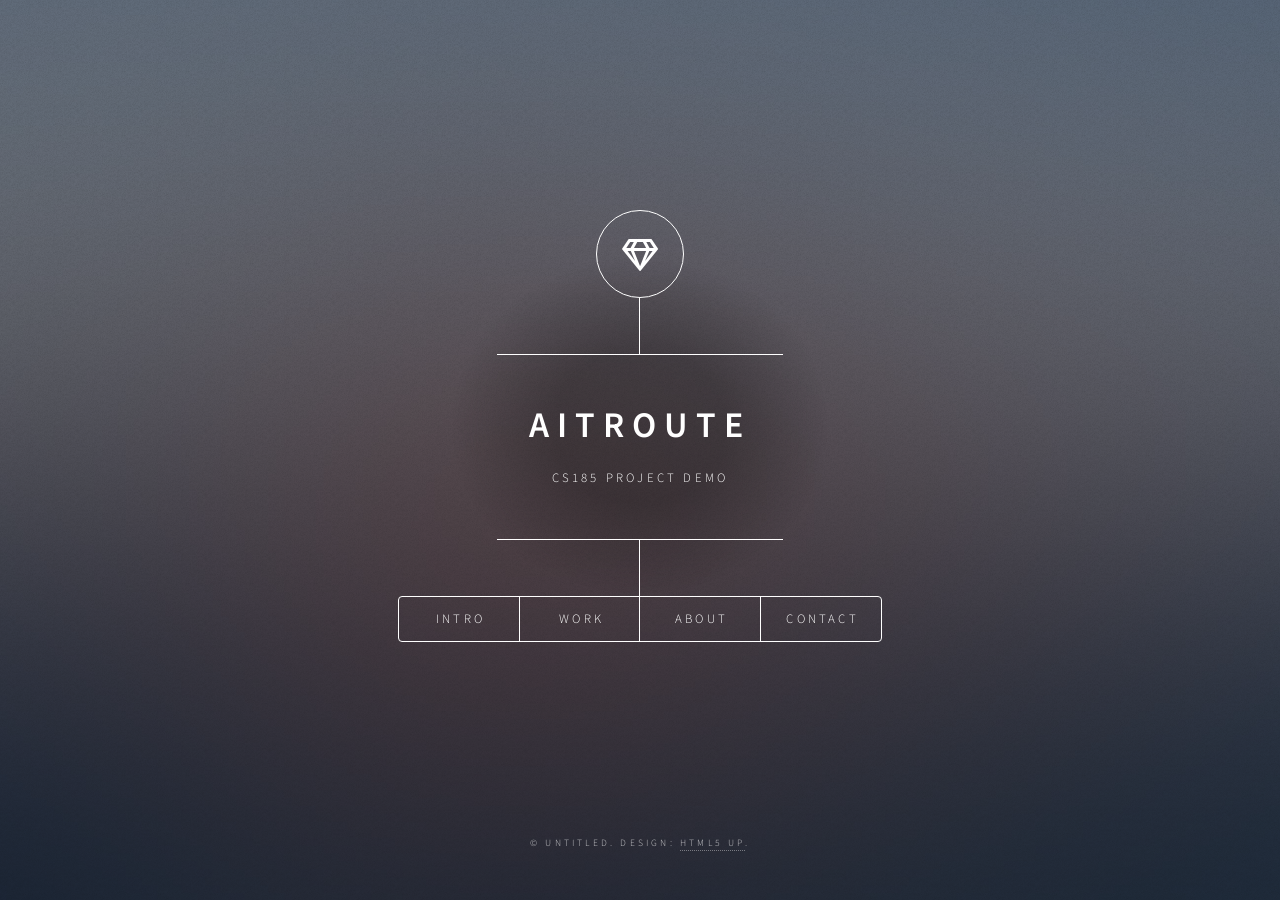
==== index.html @ 0def56fb "Add Dimension website template" ====
<!DOCTYPE HTML>
<!--
	Dimension by HTML5 UP
	html5up.net | @ajlkn
	Free for personal and commercial use under the CCA 3.0 license (html5up.net/license)
-->
<html>
	<head>
		<title>AItRoute</title>
		<meta charset="utf-8" />
		<meta name="viewport" content="width=device-width, initial-scale=1, user-scalable=no" />
		<link rel="stylesheet" href="assets/css/main.css" />
		<noscript><link rel="stylesheet" href="assets/css/noscript.css" /></noscript>
	</head>
	<body class="is-preload">

		<!-- Wrapper -->
			<div id="wrapper">

				<!-- Header -->
					<header id="header">
						<div class="logo">
							<span class="icon fa-gem"></span>
						</div>
						<div class="content">
							<div class="inner">
								<h1>AItRoute</h1>
								<p>CS185 Project Demo</p>
							</div>
						</div>
						<nav>
							<ul>
								<li><a href="#intro">Intro</a></li>
								<li><a href="#work">Work</a></li>
								<li><a href="#about">About</a></li>
								<li><a href="#contact">Contact</a></li>
								<!--<li><a href="#elements">Elements</a></li>-->
							</ul>
						</nav>
					</header>

				<!-- Main -->
					<div id="main">

						<!-- Intro -->
							<article id="intro">
								<h2 class="major">Intro</h2>
								<span class="image main"><img src="images/pic01.jpg" alt="" /></span>
								<p>Welcome to AItRoute. This page is our HTML5 demo site for the CS185 project.</p>
							</article>

						<!-- Work -->
							<article id="work">
								<h2 class="major">Work</h2>
								<span class="image main"><img src="images/pic02.jpg" alt="" /></span>
								<p>We are building AItRoute to explore AI-assisted route planning and team collaboration workflows.</p>
							</article>

						<!-- About -->
							<article id="about">
								<h2 class="major">About</h2>
								<span class="image main"><img src="images/pic03.jpg" alt="" /></span>
								<p>Team members: Hyun Cho, Shuang Li, Xandra Wong.</p>
							</article>

						<!-- Contact -->
							<article id="contact">
								<h2 class="major">Contact</h2>
								<form method="post" action="#">
									<div class="fields">
										<div class="field half">
											<label for="name">Name</label>
											<input type="text" name="name" id="name" />
										</div>
										<div class="field half">
											<label for="email">Email</label>
											<input type="text" name="email" id="email" />
										</div>
										<div class="field">
											<label for="message">Message</label>
											<textarea name="message" id="message" rows="4"></textarea>
										</div>
									</div>
									<ul class="actions">
										<li><input type="submit" value="Send Message" class="primary" /></li>
										<li><input type="reset" value="Reset" /></li>
									</ul>
								</form>
								<ul class="icons">
									<li><a href="#" class="icon brands fa-twitter"><span class="label">Twitter</span></a></li>
									<li><a href="#" class="icon brands fa-facebook-f"><span class="label">Facebook</span></a></li>
									<li><a href="#" class="icon brands fa-instagram"><span class="label">Instagram</span></a></li>
									<li><a href="#" class="icon brands fa-github"><span class="label">GitHub</span></a></li>
								</ul>
							</article>

						<!-- Elements -->
							<article id="elements">
								<h2 class="major">Elements</h2>

								<section>
									<h3 class="major">Text</h3>
									<p>This is <b>bold</b> and this is <strong>strong</strong>. This is <i>italic</i> and this is <em>emphasized</em>.
									This is <sup>superscript</sup> text and this is <sub>subscript</sub> text.
									This is <u>underlined</u> and this is code: <code>for (;;) { ... }</code>. Finally, <a href="#">this is a link</a>.</p>
									<hr />
									<h2>Heading Level 2</h2>
									<h3>Heading Level 3</h3>
									<h4>Heading Level 4</h4>
									<h5>Heading Level 5</h5>
									<h6>Heading Level 6</h6>
									<hr />
									<h4>Blockquote</h4>
									<blockquote>Fringilla nisl. Donec accumsan interdum nisi, quis tincidunt felis sagittis eget tempus euismod. Vestibulum ante ipsum primis in faucibus vestibulum. Blandit adipiscing eu felis iaculis volutpat ac adipiscing accumsan faucibus. Vestibulum ante ipsum primis in faucibus lorem ipsum dolor sit amet nullam adipiscing eu felis.</blockquote>
									<h4>Preformatted</h4>
									<pre><code>i = 0;

while (!deck.isInOrder()) {
    print 'Iteration ' + i;
    deck.shuffle();
    i++;
}

print 'It took ' + i + ' iterations to sort the deck.';</code></pre>
								</section>

								<section>
									<h3 class="major">Lists</h3>

									<h4>Unordered</h4>
									<ul>
										<li>Dolor pulvinar etiam.</li>
										<li>Sagittis adipiscing.</li>
										<li>Felis enim feugiat.</li>
									</ul>

									<h4>Alternate</h4>
									<ul class="alt">
										<li>Dolor pulvinar etiam.</li>
										<li>Sagittis adipiscing.</li>
										<li>Felis enim feugiat.</li>
									</ul>

									<h4>Ordered</h4>
									<ol>
										<li>Dolor pulvinar etiam.</li>
										<li>Etiam vel felis viverra.</li>
										<li>Felis enim feugiat.</li>
										<li>Dolor pulvinar etiam.</li>
										<li>Etiam vel felis lorem.</li>
										<li>Felis enim et feugiat.</li>
									</ol>
									<h4>Icons</h4>
									<ul class="icons">
										<li><a href="#" class="icon brands fa-twitter"><span class="label">Twitter</span></a></li>
										<li><a href="#" class="icon brands fa-facebook-f"><span class="label">Facebook</span></a></li>
										<li><a href="#" class="icon brands fa-instagram"><span class="label">Instagram</span></a></li>
										<li><a href="#" class="icon brands fa-github"><span class="label">Github</span></a></li>
									</ul>

									<h4>Actions</h4>
									<ul class="actions">
										<li><a href="#" class="button primary">Default</a></li>
										<li><a href="#" class="button">Default</a></li>
									</ul>
									<ul class="actions stacked">
										<li><a href="#" class="button primary">Default</a></li>
										<li><a href="#" class="button">Default</a></li>
									</ul>
								</section>

								<section>
									<h3 class="major">Table</h3>
									<h4>Default</h4>
									<div class="table-wrapper">
										<table>
											<thead>
												<tr>
													<th>Name</th>
													<th>Description</th>
													<th>Price</th>
												</tr>
											</thead>
											<tbody>
												<tr>
													<td>Item One</td>
													<td>Ante turpis integer aliquet porttitor.</td>
													<td>29.99</td>
												</tr>
												<tr>
													<td>Item Two</td>
													<td>Vis ac commodo adipiscing arcu aliquet.</td>
													<td>19.99</td>
												</tr>
												<tr>
													<td>Item Three</td>
													<td> Morbi faucibus arcu accumsan lorem.</td>
													<td>29.99</td>
												</tr>
												<tr>
													<td>Item Four</td>
													<td>Vitae integer tempus condimentum.</td>
													<td>19.99</td>
												</tr>
												<tr>
													<td>Item Five</td>
													<td>Ante turpis integer aliquet porttitor.</td>
													<td>29.99</td>
												</tr>
											</tbody>
											<tfoot>
												<tr>
													<td colspan="2"></td>
													<td>100.00</td>
												</tr>
											</tfoot>
										</table>
									</div>

									<h4>Alternate</h4>
									<div class="table-wrapper">
										<table class="alt">
											<thead>
												<tr>
													<th>Name</th>
													<th>Description</th>
													<th>Price</th>
												</tr>
											</thead>
											<tbody>
												<tr>
													<td>Item One</td>
													<td>Ante turpis integer aliquet porttitor.</td>
													<td>29.99</td>
												</tr>
												<tr>
													<td>Item Two</td>
													<td>Vis ac commodo adipiscing arcu aliquet.</td>
													<td>19.99</td>
												</tr>
												<tr>
													<td>Item Three</td>
													<td> Morbi faucibus arcu accumsan lorem.</td>
													<td>29.99</td>
												</tr>
												<tr>
													<td>Item Four</td>
													<td>Vitae integer tempus condimentum.</td>
													<td>19.99</td>
												</tr>
												<tr>
													<td>Item Five</td>
													<td>Ante turpis integer aliquet porttitor.</td>
													<td>29.99</td>
												</tr>
											</tbody>
											<tfoot>
												<tr>
													<td colspan="2"></td>
													<td>100.00</td>
												</tr>
											</tfoot>
										</table>
									</div>
								</section>

								<section>
									<h3 class="major">Buttons</h3>
									<ul class="actions">
										<li><a href="#" class="button primary">Primary</a></li>
										<li><a href="#" class="button">Default</a></li>
									</ul>
									<ul class="actions">
										<li><a href="#" class="button">Default</a></li>
										<li><a href="#" class="button small">Small</a></li>
									</ul>
									<ul class="actions">
										<li><a href="#" class="button primary icon solid fa-download">Icon</a></li>
										<li><a href="#" class="button icon solid fa-download">Icon</a></li>
									</ul>
									<ul class="actions">
										<li><span class="button primary disabled">Disabled</span></li>
										<li><span class="button disabled">Disabled</span></li>
									</ul>
								</section>

								<section>
									<h3 class="major">Form</h3>
									<form method="post" action="#">
										<div class="fields">
											<div class="field half">
												<label for="demo-name">Name</label>
												<input type="text" name="demo-name" id="demo-name" value="" placeholder="Jane Doe" />
											</div>
											<div class="field half">
												<label for="demo-email">Email</label>
												<input type="email" name="demo-email" id="demo-email" value="" placeholder="jane@untitled.tld" />
											</div>
											<div class="field">
												<label for="demo-category">Category</label>
												<select name="demo-category" id="demo-category">
													<option value="">-</option>
													<option value="1">Manufacturing</option>
													<option value="1">Shipping</option>
													<option value="1">Administration</option>
													<option value="1">Human Resources</option>
												</select>
											</div>
											<div class="field half">
												<input type="radio" id="demo-priority-low" name="demo-priority" checked>
												<label for="demo-priority-low">Low</label>
											</div>
											<div class="field half">
												<input type="radio" id="demo-priority-high" name="demo-priority">
												<label for="demo-priority-high">High</label>
											</div>
											<div class="field half">
												<input type="checkbox" id="demo-copy" name="demo-copy">
												<label for="demo-copy">Email me a copy</label>
											</div>
											<div class="field half">
												<input type="checkbox" id="demo-human" name="demo-human" checked>
												<label for="demo-human">Not a robot</label>
											</div>
											<div class="field">
												<label for="demo-message">Message</label>
												<textarea name="demo-message" id="demo-message" placeholder="Enter your message" rows="6"></textarea>
											</div>
										</div>
										<ul class="actions">
											<li><input type="submit" value="Send Message" class="primary" /></li>
											<li><input type="reset" value="Reset" /></li>
										</ul>
									</form>
								</section>

							</article>

					</div>

				<!-- Footer -->
					<footer id="footer">
						<p class="copyright">&copy; Untitled. Design: <a href="https://html5up.net">HTML5 UP</a>.</p>
					</footer>

			</div>

		<!-- BG -->
			<div id="bg"></div>

		<!-- Scripts -->
			<script src="assets/js/jquery.min.js"></script>
			<script src="assets/js/browser.min.js"></script>
			<script src="assets/js/breakpoints.min.js"></script>
			<script src="assets/js/util.js"></script>
			<script src="assets/js/main.js"></script>

	</body>
</html>
---- assets/css/main.css ----
@import url(fontawesome-all.min.css);
@import url("https://fonts.googleapis.com/css?family=Source+Sans+Pro:300italic,600italic,300,600");

/*
	Dimension by HTML5 UP
	html5up.net | @ajlkn
	Free for personal and commercial use under the CCA 3.0 license (html5up.net/license)
*/

html, body, div, span, applet, object,
iframe, h1, h2, h3, h4, h5, h6, p, blockquote,
pre, a, abbr, acronym, address, big, cite,
code, del, dfn, em, img, ins, kbd, q, s, samp,
small, strike, strong, sub, sup, tt, var, b,
u, i, center, dl, dt, dd, ol, ul, li, fieldset,
form, label, legend, table, caption, tbody,
tfoot, thead, tr, th, td, article, aside,
canvas, details, embed, figure, figcaption,
footer, header, hgroup, menu, nav, output, ruby,
section, summary, time, mark, audio, video {
	margin: 0;
	padding: 0;
	border: 0;
	font-size: 100%;
	font: inherit;
	vertical-align: baseline;}

article, aside, details, figcaption, figure,
footer, header, hgroup, menu, nav, section {
	display: block;}

body {
	line-height: 1;
}

ol, ul {
	list-style: none;
}

blockquote, q {
	quotes: none;
}

	blockquote:before, blockquote:after, q:before, q:after {
		content: '';
		content: none;
	}

table {
	border-collapse: collapse;
	border-spacing: 0;
}

body {
	-webkit-text-size-adjust: none;
}

mark {
	background-color: transparent;
	color: inherit;
}

input::-moz-focus-inner {
	border: 0;
	padding: 0;
}

input, select, textarea {
	-moz-appearance: none;
	-webkit-appearance: none;
	-ms-appearance: none;
	appearance: none;
}

/* Basic */

	@-ms-viewport {
		width: device-width;
	}

	@media screen and (max-width: 480px) {

		html, body {
			min-width: 320px;
		}

	}

	html {
		box-sizing: border-box;
	}

	*, *:before, *:after {
		box-sizing: inherit;
	}

	body {
		background: #1b1f22;
	}

		body.is-preload *, body.is-preload *:before, body.is-preload *:after {
			-moz-animation: none !important;
			-webkit-animation: none !important;
			-ms-animation: none !important;
			animation: none !important;
			-moz-transition: none !important;
			-webkit-transition: none !important;
			-ms-transition: none !important;
			transition: none !important;
		}

/* Type */

	html {
		font-size: 16pt;
	}

		@media screen and (max-width: 1680px) {

			html {
				font-size: 12pt;
			}

		}

		@media screen and (max-width: 736px) {

			html {
				font-size: 11pt;
			}

		}

		@media screen and (max-width: 360px) {

			html {
				font-size: 10pt;
			}

		}

	body, input, select, textarea {
		color: #ffffff;
		font-family: "Source Sans Pro", sans-serif;
		font-weight: 300;
		font-size: 1rem;
		line-height: 1.65;
	}

	a {
		-moz-transition: color 0.2s ease-in-out, background-color 0.2s ease-in-out, border-bottom-color 0.2s ease-in-out;
		-webkit-transition: color 0.2s ease-in-out, background-color 0.2s ease-in-out, border-bottom-color 0.2s ease-in-out;
		-ms-transition: color 0.2s ease-in-out, background-color 0.2s ease-in-out, border-bottom-color 0.2s ease-in-out;
		transition: color 0.2s ease-in-out, background-color 0.2s ease-in-out, border-bottom-color 0.2s ease-in-out;
		border-bottom: dotted 1px rgba(255, 255, 255, 0.5);
		text-decoration: none;
		color: inherit;
	}

		a:hover {
			border-bottom-color: transparent;
		}

	strong, b {
		color: #ffffff;
		font-weight: 600;
	}

	em, i {
		font-style: italic;
	}

	p {
		margin: 0 0 2rem 0;
	}

	h1, h2, h3, h4, h5, h6 {
		color: #ffffff;
		font-weight: 600;
		line-height: 1.5;
		margin: 0 0 1rem 0;
		text-transform: uppercase;
		letter-spacing: 0.2rem;
	}

		h1 a, h2 a, h3 a, h4 a, h5 a, h6 a {
			color: inherit;
			text-decoration: none;
		}

		h1.major, h2.major, h3.major, h4.major, h5.major, h6.major {
			border-bottom: solid 1px #ffffff;
			width: -moz-max-content;
			width: -webkit-max-content;
			width: -ms-max-content;
			width: max-content;
			padding-bottom: 0.5rem;
			margin: 0 0 2rem 0;
		}

	h1 {
		font-size: 2.25rem;
		line-height: 1.3;
		letter-spacing: 0.5rem;
	}

	h2 {
		font-size: 1.5rem;
		line-height: 1.4;
		letter-spacing: 0.5rem;
	}

	h3 {
		font-size: 1rem;
	}

	h4 {
		font-size: 0.8rem;
	}

	h5 {
		font-size: 0.7rem;
	}

	h6 {
		font-size: 0.6rem;
	}

	@media screen and (max-width: 736px) {

		h1 {
			font-size: 1.75rem;
			line-height: 1.4;
		}

		h2 {
			font-size: 1.25em;
			line-height: 1.5;
		}

	}

	sub {
		font-size: 0.8rem;
		position: relative;
		top: 0.5rem;
	}

	sup {
		font-size: 0.8rem;
		position: relative;
		top: -0.5rem;
	}

	blockquote {
		border-left: solid 4px #ffffff;
		font-style: italic;
		margin: 0 0 2rem 0;
		padding: 0.5rem 0 0.5rem 2rem;
	}

	code {
		background: rgba(255, 255, 255, 0.075);
		border-radius: 4px;
		font-family: "Courier New", monospace;
		font-size: 0.9rem;
		margin: 0 0.25rem;
		padding: 0.25rem 0.65rem;
	}

	pre {
		-webkit-overflow-scrolling: touch;
		font-family: "Courier New", monospace;
		font-size: 0.9rem;
		margin: 0 0 2rem 0;
	}

		pre code {
			display: block;
			line-height: 1.75;
			padding: 1rem 1.5rem;
			overflow-x: auto;
		}

	hr {
		border: 0;
		border-bottom: solid 1px #ffffff;
		margin: 2.75rem 0;
	}

	.align-left {
		text-align: left;
	}

	.align-center {
		text-align: center;
	}

	.align-right {
		text-align: right;
	}

/* Form */

	form {
		margin: 0 0 2rem 0;
	}

		form > :last-child {
			margin-bottom: 0;
		}

		form > .fields {
			display: -moz-flex;
			display: -webkit-flex;
			display: -ms-flex;
			display: flex;
			-moz-flex-wrap: wrap;
			-webkit-flex-wrap: wrap;
			-ms-flex-wrap: wrap;
			flex-wrap: wrap;
			width: calc(100% + 3rem);
			margin: -1.5rem 0 2rem -1.5rem;
		}

			form > .fields > .field {
				-moz-flex-grow: 0;
				-webkit-flex-grow: 0;
				-ms-flex-grow: 0;
				flex-grow: 0;
				-moz-flex-shrink: 0;
				-webkit-flex-shrink: 0;
				-ms-flex-shrink: 0;
				flex-shrink: 0;
				padding: 1.5rem 0 0 1.5rem;
				width: calc(100% - 1.5rem);
			}

				form > .fields > .field.half {
					width: calc(50% - 0.75rem);
				}

				form > .fields > .field.third {
					width: calc(100%/3 - 0.5rem);
				}

				form > .fields > .field.quarter {
					width: calc(25% - 0.375rem);
				}

		@media screen and (max-width: 480px) {

			form > .fields {
				width: calc(100% + 3rem);
				margin: -1.5rem 0 2rem -1.5rem;
			}

				form > .fields > .field {
					padding: 1.5rem 0 0 1.5rem;
					width: calc(100% - 1.5rem);
				}

					form > .fields > .field.half {
						width: calc(100% - 1.5rem);
					}

					form > .fields > .field.third {
						width: calc(100% - 1.5rem);
					}

					form > .fields > .field.quarter {
						width: calc(100% - 1.5rem);
					}

		}

	label {
		color: #ffffff;
		display: block;
		font-size: 0.8rem;
		font-weight: 300;
		letter-spacing: 0.2rem;
		line-height: 1.5;
		margin: 0 0 1rem 0;
		text-transform: uppercase;
	}

	input[type="text"],
	input[type="password"],
	input[type="email"],
	input[type="tel"],
	select,
	textarea {
		-moz-appearance: none;
		-webkit-appearance: none;
		-ms-appearance: none;
		appearance: none;
		-moz-transition: border-color 0.2s ease-in-out, box-shadow 0.2s ease-in-out, background-color 0.2s ease-in-out;
		-webkit-transition: border-color 0.2s ease-in-out, box-shadow 0.2s ease-in-out, background-color 0.2s ease-in-out;
		-ms-transition: border-color 0.2s ease-in-out, box-shadow 0.2s ease-in-out, background-color 0.2s ease-in-out;
		transition: border-color 0.2s ease-in-out, box-shadow 0.2s ease-in-out, background-color 0.2s ease-in-out;
		background-color: transparent;
		border-radius: 4px;
		border: solid 1px #ffffff;
		color: inherit;
		display: block;
		outline: 0;
		padding: 0 1rem;
		text-decoration: none;
		width: 100%;
	}

		input[type="text"]:invalid,
		input[type="password"]:invalid,
		input[type="email"]:invalid,
		input[type="tel"]:invalid,
		select:invalid,
		textarea:invalid {
			box-shadow: none;
		}

		input[type="text"]:focus,
		input[type="password"]:focus,
		input[type="email"]:focus,
		input[type="tel"]:focus,
		select:focus,
		textarea:focus {
			background: rgba(255, 255, 255, 0.075);
			border-color: #ffffff;
			box-shadow: 0 0 0 1px #ffffff;
		}

	select {
		background-image: url("data:image/svg+xml;charset=utf8,%3Csvg xmlns='http://www.w3.org/2000/svg' width='40' height='40' preserveAspectRatio='none' viewBox='0 0 40 40'%3E%3Cpath d='M9.4,12.3l10.4,10.4l10.4-10.4c0.2-0.2,0.5-0.4,0.9-0.4c0.3,0,0.6,0.1,0.9,0.4l3.3,3.3c0.2,0.2,0.4,0.5,0.4,0.9 c0,0.4-0.1,0.6-0.4,0.9L20.7,31.9c-0.2,0.2-0.5,0.4-0.9,0.4c-0.3,0-0.6-0.1-0.9-0.4L4.3,17.3c-0.2-0.2-0.4-0.5-0.4-0.9 c0-0.4,0.1-0.6,0.4-0.9l3.3-3.3c0.2-0.2,0.5-0.4,0.9-0.4S9.1,12.1,9.4,12.3z' fill='%23ffffff' /%3E%3C/svg%3E");
		background-size: 1.25rem;
		background-repeat: no-repeat;
		background-position: calc(100% - 1rem) center;
		height: 2.75rem;
		padding-right: 2.75rem;
		text-overflow: ellipsis;
	}

		select option {
			color: #ffffff;
			background: #1b1f22;
		}

		select:focus::-ms-value {
			background-color: transparent;
		}

		select::-ms-expand {
			display: none;
		}

	input[type="text"],
	input[type="password"],
	input[type="email"],
	select {
		height: 2.75rem;
	}

	textarea {
		padding: 0.75rem 1rem;
	}

	input[type="checkbox"],
	input[type="radio"] {
		-moz-appearance: none;
		-webkit-appearance: none;
		-ms-appearance: none;
		appearance: none;
		display: block;
		float: left;
		margin-right: -2rem;
		opacity: 0;
		width: 1rem;
		z-index: -1;
	}

		input[type="checkbox"] + label,
		input[type="radio"] + label {
			text-decoration: none;
			-moz-user-select: none;
			-webkit-user-select: none;
			-ms-user-select: none;
			user-select: none;
			color: #ffffff;
			cursor: pointer;
			display: inline-block;
			font-size: 0.8rem;
			font-weight: 300;
			margin: 0 0 0.5rem 0;
			padding-left: 2.65rem;
			padding-right: 0.75rem;
			position: relative;
		}

			input[type="checkbox"] + label:before,
			input[type="radio"] + label:before {
				-moz-osx-font-smoothing: grayscale;
				-webkit-font-smoothing: antialiased;
				display: inline-block;
				font-style: normal;
				font-variant: normal;
				text-rendering: auto;
				line-height: 1;
				text-transform: none !important;
				font-family: 'Font Awesome 5 Free';
				font-weight: 900;
			}

			input[type="checkbox"] + label:before,
			input[type="radio"] + label:before {
				-moz-transition: border-color 0.2s ease-in-out, box-shadow 0.2s ease-in-out, background-color 0.2s ease-in-out;
				-webkit-transition: border-color 0.2s ease-in-out, box-shadow 0.2s ease-in-out, background-color 0.2s ease-in-out;
				-ms-transition: border-color 0.2s ease-in-out, box-shadow 0.2s ease-in-out, background-color 0.2s ease-in-out;
				transition: border-color 0.2s ease-in-out, box-shadow 0.2s ease-in-out, background-color 0.2s ease-in-out;
				border-radius: 4px;
				border: solid 1px #ffffff;
				content: '';
				display: inline-block;
				height: 1.65rem;
				left: 0;
				line-height: 1.65rem;
				position: absolute;
				text-align: center;
				top: -0.15rem;
				width: 1.65rem;
			}

		input[type="checkbox"]:checked + label:before,
		input[type="radio"]:checked + label:before {
			background: #ffffff !important;
			border-color: #ffffff !important;
			color: #1b1f22;
			content: '\f00c';
		}

		input[type="checkbox"]:focus + label:before,
		input[type="radio"]:focus + label:before {
			background: rgba(255, 255, 255, 0.075);
			border-color: #ffffff;
			box-shadow: 0 0 0 1px #ffffff;
		}

	input[type="checkbox"] + label:before {
		border-radius: 4px;
	}

	input[type="radio"] + label:before {
		border-radius: 100%;
	}

	::-webkit-input-placeholder {
		color: rgba(255, 255, 255, 0.5) !important;
		opacity: 1.0;
	}

	:-moz-placeholder {
		color: rgba(255, 255, 255, 0.5) !important;
		opacity: 1.0;
	}

	::-moz-placeholder {
		color: rgba(255, 255, 255, 0.5) !important;
		opacity: 1.0;
	}

	:-ms-input-placeholder {
		color: rgba(255, 255, 255, 0.5) !important;
		opacity: 1.0;
	}

	.formerize-placeholder {
		color: rgba(255, 255, 255, 0.5) !important;
		opacity: 1.0;
	}

/* Box */

	.box {
		border-radius: 4px;
		border: solid 1px #ffffff;
		margin-bottom: 2rem;
		padding: 1.5em;
	}

		.box > :last-child,
		.box > :last-child > :last-child,
		.box > :last-child > :last-child > :last-child {
			margin-bottom: 0;
		}

		.box.alt {
			border: 0;
			border-radius: 0;
			padding: 0;
		}

/* Icon */

	.icon {
		text-decoration: none;
		border-bottom: none;
		position: relative;
	}

		.icon:before {
			-moz-osx-font-smoothing: grayscale;
			-webkit-font-smoothing: antialiased;
			display: inline-block;
			font-style: normal;
			font-variant: normal;
			text-rendering: auto;
			line-height: 1;
			text-transform: none !important;
			font-family: 'Font Awesome 5 Free';
			font-weight: 400;
		}

		.icon > .label {
			display: none;
		}

		.icon:before {
			line-height: inherit;
		}

		.icon.solid:before {
			font-weight: 900;
		}

		.icon.brands:before {
			font-family: 'Font Awesome 5 Brands';
		}

/* Image */

	.image {
		border-radius: 4px;
		border: 0;
		display: inline-block;
		position: relative;
	}

		.image:before {
			pointer-events: none;
			background-image: url("../../images/overlay.png");
			background-color: rgba(19, 21, 25, 0.5);
			border-radius: 4px;
			content: '';
			display: block;
			height: 100%;
			left: 0;
			opacity: 0.5;
			position: absolute;
			top: 0;
			width: 100%;
		}

		.image img {
			border-radius: 4px;
			display: block;
		}

		.image.left, .image.right {
			max-width: 40%;
		}

			.image.left img, .image.right img {
				width: 100%;
			}

		.image.left {
			float: left;
			padding: 0 1.5em 1em 0;
			top: 0.25em;
		}

		.image.right {
			float: right;
			padding: 0 0 1em 1.5em;
			top: 0.25em;
		}

		.image.fit {
			display: block;
			margin: 0 0 2rem 0;
			width: 100%;
		}

			.image.fit img {
				width: 100%;
			}

		.image.main {
			display: block;
			margin: 2.5rem 0;
			width: 100%;
		}

			.image.main img {
				width: 100%;
			}

		@media screen and (max-width: 736px) {

			.image.main {
				margin: 2rem 0;
			}

		}

		@media screen and (max-width: 480px) {

			.image.main {
				margin: 1.5rem 0;
			}

		}

/* List */

	ol {
		list-style: decimal;
		margin: 0 0 2rem 0;
		padding-left: 1.25em;
	}

		ol li {
			padding-left: 0.25em;
		}

	ul {
		list-style: disc;
		margin: 0 0 2rem 0;
		padding-left: 1em;
	}

		ul li {
			padding-left: 0.5em;
		}

		ul.alt {
			list-style: none;
			padding-left: 0;
		}

			ul.alt li {
				border-top: solid 1px #ffffff;
				padding: 0.5em 0;
			}

				ul.alt li:first-child {
					border-top: 0;
					padding-top: 0;
				}

	dl {
		margin: 0 0 2rem 0;
	}

		dl dt {
			display: block;
			font-weight: 600;
			margin: 0 0 1rem 0;
		}

		dl dd {
			margin-left: 2rem;
		}

/* Actions */

	ul.actions {
		display: -moz-flex;
		display: -webkit-flex;
		display: -ms-flex;
		display: flex;
		cursor: default;
		list-style: none;
		margin-left: -1rem;
		padding-left: 0;
	}

		ul.actions li {
			padding: 0 0 0 1rem;
			vertical-align: middle;
		}

		ul.actions.special {
			-moz-justify-content: center;
			-webkit-justify-content: center;
			-ms-justify-content: center;
			justify-content: center;
			width: 100%;
			margin-left: 0;
		}

			ul.actions.special li:first-child {
				padding-left: 0;
			}

		ul.actions.stacked {
			-moz-flex-direction: column;
			-webkit-flex-direction: column;
			-ms-flex-direction: column;
			flex-direction: column;
			margin-left: 0;
		}

			ul.actions.stacked li {
				padding: 1.3rem 0 0 0;
			}

				ul.actions.stacked li:first-child {
					padding-top: 0;
				}

		ul.actions.fit {
			width: calc(100% + 1rem);
		}

			ul.actions.fit li {
				-moz-flex-grow: 1;
				-webkit-flex-grow: 1;
				-ms-flex-grow: 1;
				flex-grow: 1;
				-moz-flex-shrink: 1;
				-webkit-flex-shrink: 1;
				-ms-flex-shrink: 1;
				flex-shrink: 1;
				width: 100%;
			}

				ul.actions.fit li > * {
					width: 100%;
				}

			ul.actions.fit.stacked {
				width: 100%;
			}

		@media screen and (max-width: 480px) {

			ul.actions:not(.fixed) {
				-moz-flex-direction: column;
				-webkit-flex-direction: column;
				-ms-flex-direction: column;
				flex-direction: column;
				margin-left: 0;
				width: 100% !important;
			}

				ul.actions:not(.fixed) li {
					-moz-flex-grow: 1;
					-webkit-flex-grow: 1;
					-ms-flex-grow: 1;
					flex-grow: 1;
					-moz-flex-shrink: 1;
					-webkit-flex-shrink: 1;
					-ms-flex-shrink: 1;
					flex-shrink: 1;
					padding: 1rem 0 0 0;
					text-align: center;
					width: 100%;
				}

					ul.actions:not(.fixed) li > * {
						width: 100%;
					}

					ul.actions:not(.fixed) li:first-child {
						padding-top: 0;
					}

					ul.actions:not(.fixed) li input[type="submit"],
					ul.actions:not(.fixed) li input[type="reset"],
					ul.actions:not(.fixed) li input[type="button"],
					ul.actions:not(.fixed) li button,
					ul.actions:not(.fixed) li .button {
						width: 100%;
					}

						ul.actions:not(.fixed) li input[type="submit"].icon:before,
						ul.actions:not(.fixed) li input[type="reset"].icon:before,
						ul.actions:not(.fixed) li input[type="button"].icon:before,
						ul.actions:not(.fixed) li button.icon:before,
						ul.actions:not(.fixed) li .button.icon:before {
							margin-left: -0.5em;
						}

		}

/* Icons */

	ul.icons {
		cursor: default;
		list-style: none;
		padding-left: 0;
	}

		ul.icons li {
			display: inline-block;
			padding: 0 0.75em 0 0;
		}

			ul.icons li:last-child {
				padding-right: 0;
			}

			ul.icons li a {
				border-radius: 100%;
				box-shadow: inset 0 0 0 1px #ffffff;
				display: inline-block;
				height: 2.25rem;
				line-height: 2.25rem;
				text-align: center;
				width: 2.25rem;
			}

				ul.icons li a:hover {
					background-color: rgba(255, 255, 255, 0.075);
				}

				ul.icons li a:active {
					background-color: rgba(255, 255, 255, 0.175);
				}

/* Table */

	.table-wrapper {
		-webkit-overflow-scrolling: touch;
		overflow-x: auto;
	}

	table {
		margin: 0 0 2rem 0;
		width: 100%;
	}

		table tbody tr {
			border: solid 1px #ffffff;
			border-left: 0;
			border-right: 0;
		}

			table tbody tr:nth-child(2n + 1) {
				background-color: rgba(255, 255, 255, 0.075);
			}

		table td {
			padding: 0.75em 0.75em;
		}

		table th {
			color: #ffffff;
			font-size: 0.9em;
			font-weight: 600;
			padding: 0 0.75em 0.75em 0.75em;
			text-align: left;
		}

		table thead {
			border-bottom: solid 2px #ffffff;
		}

		table tfoot {
			border-top: solid 2px #ffffff;
		}

		table.alt {
			border-collapse: separate;
		}

			table.alt tbody tr td {
				border: solid 1px #ffffff;
				border-left-width: 0;
				border-top-width: 0;
			}

				table.alt tbody tr td:first-child {
					border-left-width: 1px;
				}

			table.alt tbody tr:first-child td {
				border-top-width: 1px;
			}

			table.alt thead {
				border-bottom: 0;
			}

			table.alt tfoot {
				border-top: 0;
			}

/* Button */

	input[type="submit"],
	input[type="reset"],
	input[type="button"],
	button,
	.button {
		-moz-appearance: none;
		-webkit-appearance: none;
		-ms-appearance: none;
		appearance: none;
		-moz-transition: background-color 0.2s ease-in-out, color 0.2s ease-in-out;
		-webkit-transition: background-color 0.2s ease-in-out, color 0.2s ease-in-out;
		-ms-transition: background-color 0.2s ease-in-out, color 0.2s ease-in-out;
		transition: background-color 0.2s ease-in-out, color 0.2s ease-in-out;
		background-color: transparent;
		border-radius: 4px;
		border: 0;
		box-shadow: inset 0 0 0 1px #ffffff;
		color: #ffffff !important;
		cursor: pointer;
		display: inline-block;
		font-size: 0.8rem;
		font-weight: 300;
		height: 2.75rem;
		letter-spacing: 0.2rem;
		line-height: 2.75rem;
		outline: 0;
		padding: 0 1.25rem 0 1.35rem;
		text-align: center;
		text-decoration: none;
		text-transform: uppercase;
		white-space: nowrap;
	}

		input[type="submit"]:hover,
		input[type="reset"]:hover,
		input[type="button"]:hover,
		button:hover,
		.button:hover {
			background-color: rgba(255, 255, 255, 0.075);
		}

		input[type="submit"]:active,
		input[type="reset"]:active,
		input[type="button"]:active,
		button:active,
		.button:active {
			background-color: rgba(255, 255, 255, 0.175);
		}

		input[type="submit"].icon:before,
		input[type="reset"].icon:before,
		input[type="button"].icon:before,
		button.icon:before,
		.button.icon:before {
			margin-right: 0.5em;
		}

		input[type="submit"].fit,
		input[type="reset"].fit,
		input[type="button"].fit,
		button.fit,
		.button.fit {
			width: 100%;
		}

		input[type="submit"].small,
		input[type="reset"].small,
		input[type="button"].small,
		button.small,
		.button.small {
			font-size: 0.6rem;
			height: 2.0625rem;
			line-height: 2.0625rem;
		}

		input[type="submit"].primary,
		input[type="reset"].primary,
		input[type="button"].primary,
		button.primary,
		.button.primary {
			background-color: #ffffff;
			color: #1b1f22 !important;
			font-weight: 600;
		}

		input[type="submit"].disabled, input[type="submit"]:disabled,
		input[type="reset"].disabled,
		input[type="reset"]:disabled,
		input[type="button"].disabled,
		input[type="button"]:disabled,
		button.disabled,
		button:disabled,
		.button.disabled,
		.button:disabled {
			pointer-events: none;
			cursor: default;
			opacity: 0.25;
		}

	input[type="submit"],
	input[type="reset"],
	input[type="button"],
	button {
		line-height: calc(2.75rem - 2px);
	}

/* BG */

	#bg {
		-moz-transform: scale(1.0);
		-webkit-transform: scale(1.0);
		-ms-transform: scale(1.0);
		transform: scale(1.0);
		-webkit-backface-visibility: hidden;
		position: fixed;
		top: 0;
		left: 0;
		width: 100%;
		height: 100vh;
		z-index: 1;
	}

		#bg:before, #bg:after {
			content: '';
			display: block;
			position: absolute;
			top: 0;
			left: 0;
			width: 100%;
			height: 100%;
		}

		#bg:before {
			-moz-transition: background-color 2.5s ease-in-out;
			-webkit-transition: background-color 2.5s ease-in-out;
			-ms-transition: background-color 2.5s ease-in-out;
			transition: background-color 2.5s ease-in-out;
			-moz-transition-delay: 0.75s;
			-webkit-transition-delay: 0.75s;
			-ms-transition-delay: 0.75s;
			transition-delay: 0.75s;
			background-image: linear-gradient(to top, rgba(19, 21, 25, 0.5), rgba(19, 21, 25, 0.5)), url("../../images/overlay.png");
			background-size: auto, 256px 256px;
			background-position: center, center;
			background-repeat: no-repeat, repeat;
			z-index: 2;
		}

		#bg:after {
			-moz-transform: scale(1.125);
			-webkit-transform: scale(1.125);
			-ms-transform: scale(1.125);
			transform: scale(1.125);
			-moz-transition: -moz-transform 0.325s ease-in-out, -moz-filter 0.325s ease-in-out;
			-webkit-transition: -webkit-transform 0.325s ease-in-out, -webkit-filter 0.325s ease-in-out;
			-ms-transition: -ms-transform 0.325s ease-in-out, -ms-filter 0.325s ease-in-out;
			transition: transform 0.325s ease-in-out, filter 0.325s ease-in-out;
			background-image: url("../../images/bg.jpg");
			background-position: center;
			background-size: cover;
			background-repeat: no-repeat;
			z-index: 1;
		}

		body.is-article-visible #bg:after {
			-moz-transform: scale(1.0825);
			-webkit-transform: scale(1.0825);
			-ms-transform: scale(1.0825);
			transform: scale(1.0825);
			-moz-filter: blur(0.2rem);
			-webkit-filter: blur(0.2rem);
			-ms-filter: blur(0.2rem);
			filter: blur(0.2rem);
		}

		body.is-preload #bg:before {
			background-color: #000000;
		}

/* Wrapper */

	#wrapper {
		display: -moz-flex;
		display: -webkit-flex;
		display: -ms-flex;
		display: flex;
		-moz-flex-direction: column;
		-webkit-flex-direction: column;
		-ms-flex-direction: column;
		flex-direction: column;
		-moz-align-items: center;
		-webkit-align-items: center;
		-ms-align-items: center;
		align-items: center;
		-moz-justify-content: space-between;
		-webkit-justify-content: space-between;
		-ms-justify-content: space-between;
		justify-content: space-between;
		position: relative;
		min-height: 100vh;
		width: 100%;
		padding: 4rem 2rem;
		z-index: 3;
	}

		#wrapper:before {
			content: '';
			display: block;
		}

		@media screen and (max-width: 1680px) {

			#wrapper {
				padding: 3rem 2rem;
			}

		}

		@media screen and (max-width: 736px) {

			#wrapper {
				padding: 2rem 1rem;
			}

		}

		@media screen and (max-width: 480px) {

			#wrapper {
				padding: 1rem;
			}

		}

/* Header */

	#header {
		display: -moz-flex;
		display: -webkit-flex;
		display: -ms-flex;
		display: flex;
		-moz-flex-direction: column;
		-webkit-flex-direction: column;
		-ms-flex-direction: column;
		flex-direction: column;
		-moz-align-items: center;
		-webkit-align-items: center;
		-ms-align-items: center;
		align-items: center;
		-moz-transition: -moz-transform 0.325s ease-in-out, -moz-filter 0.325s ease-in-out, opacity 0.325s ease-in-out;
		-webkit-transition: -webkit-transform 0.325s ease-in-out, -webkit-filter 0.325s ease-in-out, opacity 0.325s ease-in-out;
		-ms-transition: -ms-transform 0.325s ease-in-out, -ms-filter 0.325s ease-in-out, opacity 0.325s ease-in-out;
		transition: transform 0.325s ease-in-out, filter 0.325s ease-in-out, opacity 0.325s ease-in-out;
		background-image: -moz-radial-gradient(rgba(0, 0, 0, 0.25) 25%, rgba(0, 0, 0, 0) 55%);
		background-image: -webkit-radial-gradient(rgba(0, 0, 0, 0.25) 25%, rgba(0, 0, 0, 0) 55%);
		background-image: -ms-radial-gradient(rgba(0, 0, 0, 0.25) 25%, rgba(0, 0, 0, 0) 55%);
		background-image: radial-gradient(rgba(0, 0, 0, 0.25) 25%, rgba(0, 0, 0, 0) 55%);
		max-width: 100%;
		text-align: center;
	}

		#header > * {
			-moz-transition: opacity 0.325s ease-in-out;
			-webkit-transition: opacity 0.325s ease-in-out;
			-ms-transition: opacity 0.325s ease-in-out;
			transition: opacity 0.325s ease-in-out;
			position: relative;
			margin-top: 3.5rem;
		}

			#header > *:before {
				content: '';
				display: block;
				position: absolute;
				top: calc(-3.5rem - 1px);
				left: calc(50% - 1px);
				width: 1px;
				height: calc(3.5rem + 1px);
				background: #ffffff;
			}

		#header > :first-child {
			margin-top: 0;
		}

			#header > :first-child:before {
				display: none;
			}

		#header .logo {
			width: 5.5rem;
			height: 5.5rem;
			line-height: 5.5rem;
			border: solid 1px #ffffff;
			border-radius: 100%;
		}

			#header .logo .icon:before {
				font-size: 2rem;
			}

		#header .content {
			border-style: solid;
			border-color: #ffffff;
			border-top-width: 1px;
			border-bottom-width: 1px;
			max-width: 100%;
		}

			#header .content .inner {
				-moz-transition: max-height 0.75s ease, padding 0.75s ease, opacity 0.325s ease-in-out;
				-webkit-transition: max-height 0.75s ease, padding 0.75s ease, opacity 0.325s ease-in-out;
				-ms-transition: max-height 0.75s ease, padding 0.75s ease, opacity 0.325s ease-in-out;
				transition: max-height 0.75s ease, padding 0.75s ease, opacity 0.325s ease-in-out;
				-moz-transition-delay: 0.25s;
				-webkit-transition-delay: 0.25s;
				-ms-transition-delay: 0.25s;
				transition-delay: 0.25s;
				padding: 3rem 2rem;
				max-height: 40rem;
				overflow: hidden;
			}

				#header .content .inner > :last-child {
					margin-bottom: 0;
				}

			#header .content p {
				text-transform: uppercase;
				letter-spacing: 0.2rem;
				font-size: 0.8rem;
				line-height: 2;
			}

		#header nav ul {
			display: -moz-flex;
			display: -webkit-flex;
			display: -ms-flex;
			display: flex;
			margin-bottom: 0;
			list-style: none;
			padding-left: 0;
			border: solid 1px #ffffff;
			border-radius: 4px;
		}

			#header nav ul li {
				padding-left: 0;
				border-left: solid 1px #ffffff;
			}

				#header nav ul li:first-child {
					border-left: 0;
				}

				#header nav ul li a {
					display: block;
					min-width: 7.5rem;
					height: 2.75rem;
					line-height: 2.75rem;
					padding: 0 1.25rem 0 1.45rem;
					text-transform: uppercase;
					letter-spacing: 0.2rem;
					font-size: 0.8rem;
					border-bottom: 0;
				}

					#header nav ul li a:hover {
						background-color: rgba(255, 255, 255, 0.075);
					}

					#header nav ul li a:active {
						background-color: rgba(255, 255, 255, 0.175);
					}

		#header nav.use-middle:after {
			content: '';
			display: block;
			position: absolute;
			top: 0;
			left: calc(50% - 1px);
			width: 1px;
			height: 100%;
			background: #ffffff;
		}

		#header nav.use-middle ul li.is-middle {
			border-left: 0;
		}

		body.is-article-visible #header {
			-moz-transform: scale(0.95);
			-webkit-transform: scale(0.95);
			-ms-transform: scale(0.95);
			transform: scale(0.95);
			-moz-filter: blur(0.1rem);
			-webkit-filter: blur(0.1rem);
			-ms-filter: blur(0.1rem);
			filter: blur(0.1rem);
			opacity: 0;
		}

		body.is-preload #header {
			-moz-filter: blur(0.125rem);
			-webkit-filter: blur(0.125rem);
			-ms-filter: blur(0.125rem);
			filter: blur(0.125rem);
		}

			body.is-preload #header > * {
				opacity: 0;
			}

			body.is-preload #header .content .inner {
				max-height: 0;
				padding-top: 0;
				padding-bottom: 0;
				opacity: 0;
			}

		@media screen and (max-width: 980px) {

			#header .content p br {
				display: none;
			}

		}

		@media screen and (max-width: 736px) {

			#header > * {
				margin-top: 2rem;
			}

				#header > *:before {
					top: calc(-2rem - 1px);
					height: calc(2rem + 1px);
				}

			#header .logo {
				width: 4.75rem;
				height: 4.75rem;
				line-height: 4.75rem;
			}

				#header .logo .icon:before {
					font-size: 1.75rem;
				}

			#header .content .inner {
				padding: 2.5rem 1rem;
			}

			#header .content p {
				line-height: 1.875;
			}

		}

		@media screen and (max-width: 480px) {

			#header {
				padding: 1.5rem 0;
			}

				#header .content .inner {
					padding: 2.5rem 0;
				}

				#header nav ul {
					-moz-flex-direction: column;
					-webkit-flex-direction: column;
					-ms-flex-direction: column;
					flex-direction: column;
					min-width: 10rem;
					max-width: 100%;
				}

					#header nav ul li {
						border-left: 0;
						border-top: solid 1px #ffffff;
					}

						#header nav ul li:first-child {
							border-top: 0;
						}

						#header nav ul li a {
							height: 3rem;
							line-height: 3rem;
							min-width: 0;
							width: 100%;
						}

				#header nav.use-middle:after {
					display: none;
				}

		}

/* Main */

	#main {
		-moz-flex-grow: 1;
		-webkit-flex-grow: 1;
		-ms-flex-grow: 1;
		flex-grow: 1;
		-moz-flex-shrink: 1;
		-webkit-flex-shrink: 1;
		-ms-flex-shrink: 1;
		flex-shrink: 1;
		display: -moz-flex;
		display: -webkit-flex;
		display: -ms-flex;
		display: flex;
		-moz-align-items: center;
		-webkit-align-items: center;
		-ms-align-items: center;
		align-items: center;
		-moz-justify-content: center;
		-webkit-justify-content: center;
		-ms-justify-content: center;
		justify-content: center;
		-moz-flex-direction: column;
		-webkit-flex-direction: column;
		-ms-flex-direction: column;
		flex-direction: column;
		position: relative;
		max-width: 100%;
		z-index: 3;
	}

		#main article {
			-moz-transform: translateY(0.25rem);
			-webkit-transform: translateY(0.25rem);
			-ms-transform: translateY(0.25rem);
			transform: translateY(0.25rem);
			-moz-transition: opacity 0.325s ease-in-out, -moz-transform 0.325s ease-in-out;
			-webkit-transition: opacity 0.325s ease-in-out, -webkit-transform 0.325s ease-in-out;
			-ms-transition: opacity 0.325s ease-in-out, -ms-transform 0.325s ease-in-out;
			transition: opacity 0.325s ease-in-out, transform 0.325s ease-in-out;
			padding: 4.5rem 2.5rem 1.5rem 2.5rem ;
			position: relative;
			width: 40rem;
			max-width: 100%;
			background-color: rgba(27, 31, 34, 0.85);
			border-radius: 4px;
			opacity: 0;
		}

			#main article.active {
				-moz-transform: translateY(0);
				-webkit-transform: translateY(0);
				-ms-transform: translateY(0);
				transform: translateY(0);
				opacity: 1;
			}

			#main article .close {
				display: block;
				position: absolute;
				top: 0;
				right: 0;
				width: 4rem;
				height: 4rem;
				cursor: pointer;
				text-indent: 4rem;
				overflow: hidden;
				white-space: nowrap;
			}

				#main article .close:before {
					-moz-transition: background-color 0.2s ease-in-out;
					-webkit-transition: background-color 0.2s ease-in-out;
					-ms-transition: background-color 0.2s ease-in-out;
					transition: background-color 0.2s ease-in-out;
					content: '';
					display: block;
					position: absolute;
					top: 0.75rem;
					left: 0.75rem;
					width: 2.5rem;
					height: 2.5rem;
					border-radius: 100%;
					background-position: center;
					background-image: url("data:image/svg+xml;charset=utf8,%3Csvg xmlns='http://www.w3.org/2000/svg' xmlns:xlink='http://www.w3.org/1999/xlink' width='20px' height='20px' viewBox='0 0 20 20' zoomAndPan='disable'%3E%3Cstyle%3Eline %7B stroke: %23ffffff%3B stroke-width: 1%3B %7D%3C/style%3E%3Cline x1='2' y1='2' x2='18' y2='18' /%3E%3Cline x1='18' y1='2' x2='2' y2='18' /%3E%3C/svg%3E");
					background-size: 20px 20px;
					background-repeat: no-repeat;
				}

				#main article .close:hover:before {
					background-color: rgba(255, 255, 255, 0.075);
				}

				#main article .close:active:before {
					background-color: rgba(255, 255, 255, 0.175);
				}

		@media screen and (max-width: 736px) {

			#main article {
				padding: 3.5rem 2rem 0.5rem 2rem ;
			}

				#main article .close:before {
					top: 0.875rem;
					left: 0.875rem;
					width: 2.25rem;
					height: 2.25rem;
					background-size: 14px 14px;
				}

		}

		@media screen and (max-width: 480px) {

			#main article {
				padding: 3rem 1.5rem 0.5rem 1.5rem ;
			}

		}

/* Footer */

	#footer {
		-moz-transition: -moz-transform 0.325s ease-in-out, -moz-filter 0.325s ease-in-out, opacity 0.325s ease-in-out;
		-webkit-transition: -webkit-transform 0.325s ease-in-out, -webkit-filter 0.325s ease-in-out, opacity 0.325s ease-in-out;
		-ms-transition: -ms-transform 0.325s ease-in-out, -ms-filter 0.325s ease-in-out, opacity 0.325s ease-in-out;
		transition: transform 0.325s ease-in-out, filter 0.325s ease-in-out, opacity 0.325s ease-in-out;
		width: 100%;
		max-width: 100%;
		margin-top: 2rem;
		text-align: center;
	}

		#footer .copyright {
			letter-spacing: 0.2rem;
			font-size: 0.6rem;
			opacity: 0.75;
			margin-bottom: 0;
			text-transform: uppercase;
		}

		body.is-article-visible #footer {
			-moz-transform: scale(0.95);
			-webkit-transform: scale(0.95);
			-ms-transform: scale(0.95);
			transform: scale(0.95);
			-moz-filter: blur(0.1rem);
			-webkit-filter: blur(0.1rem);
			-ms-filter: blur(0.1rem);
			filter: blur(0.1rem);
			opacity: 0;
		}

		body.is-preload #footer {
			opacity: 0;
		}
---- assets/css/noscript.css ----
/*
	Dimension by HTML5 UP
	html5up.net | @ajlkn
	Free for personal and commercial use under the CCA 3.0 license (html5up.net/license)
*/

/* BG */

	body.is-preload #bg:before {
		background-color: transparent;
	}

/* Header */

	body.is-preload #header {
		-moz-filter: none;
		-webkit-filter: none;
		-ms-filter: none;
		filter: none;
	}

		body.is-preload #header > * {
			opacity: 1;
		}

		body.is-preload #header .content .inner {
			max-height: none;
			padding: 3rem 2rem;
			opacity: 1;
		}

/* Main */

	#main article {
		opacity: 1;
		margin: 4rem 0 0 0;
	}
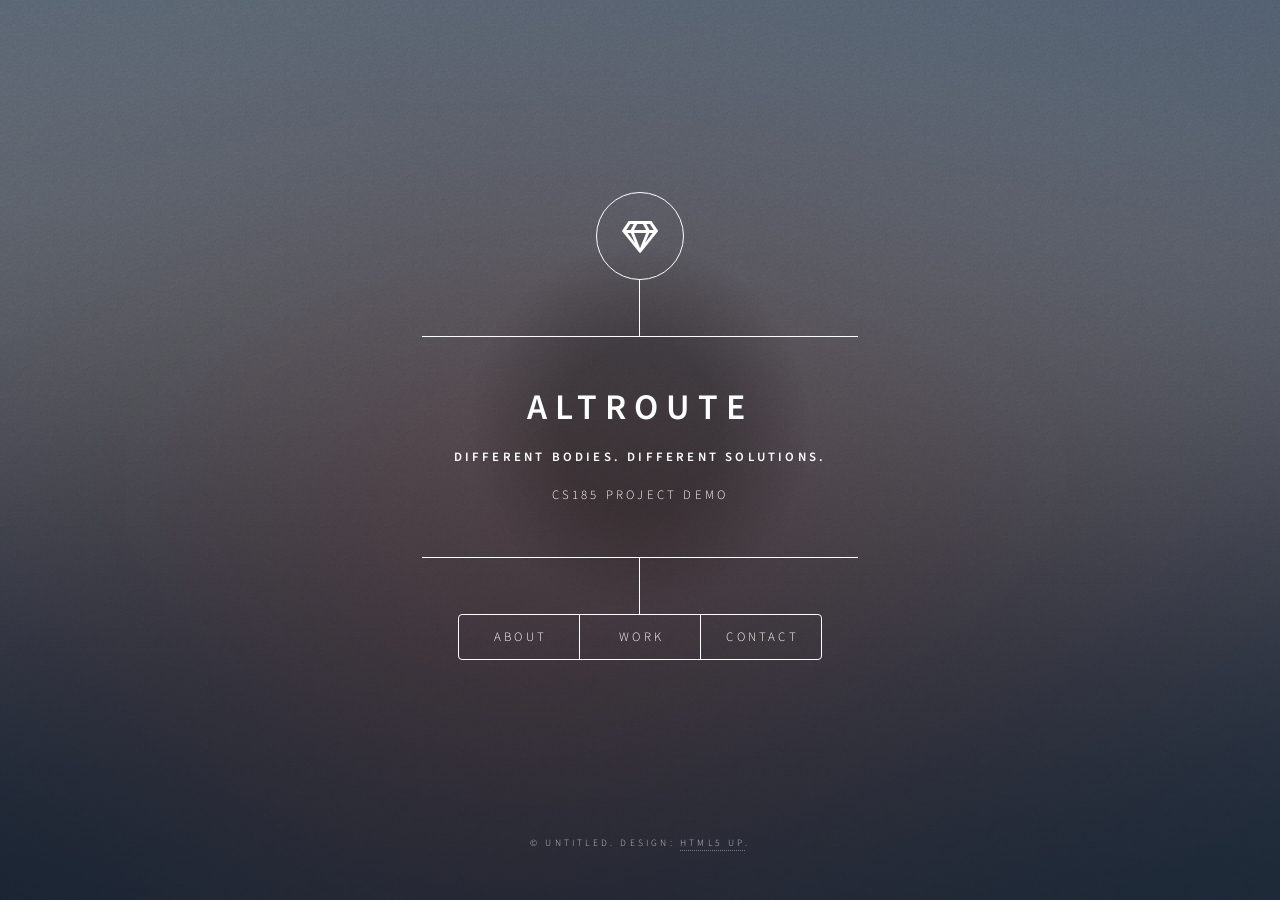
==== commit 3427fec1: "update about and work page with deliverables" ====
--- a/index.html
+++ b/index.html
@@ -6,7 +6,7 @@
 -->
 <html>
 	<head>
-		<title>AItRoute</title>
+		<title>AltRoute</title>
 		<meta charset="utf-8" />
 		<meta name="viewport" content="width=device-width, initial-scale=1, user-scalable=no" />
 		<link rel="stylesheet" href="assets/css/main.css" />
@@ -24,17 +24,18 @@
 						</div>
 						<div class="content">
 							<div class="inner">
-								<h1>AItRoute</h1>
-								<p>CS185 Project Demo</p>
+								<h1>AltRoute</h1>
+								<h4>Different Bodies. Different Solutions.</h4>
+								<p>CS185 Project Demo</p>
 							</div>
 						</div>
 						<nav>
 							<ul>
-								<li><a href="#intro">Intro</a></li>
+								<!-- <li><a href="#intro">Intro</a></li> -->
+								 <li><a href="#about">About</a></li>
 								<li><a href="#work">Work</a></li>
-								<li><a href="#about">About</a></li>
 								<li><a href="#contact">Contact</a></li>
-								<!--<li><a href="#elements">Elements</a></li>-->
+								<!-- <li><a href="#elements">Elements</a></li> -->
 							</ul>
 						</nav>
 					</header>
@@ -43,25 +44,64 @@
 					<div id="main">
 
 						<!-- Intro -->
-							<article id="intro">
-								<h2 class="major">Intro</h2>
-								<span class="image main"><img src="images/pic01.jpg" alt="" /></span>
-								<p>Welcome to AItRoute. This page is our HTML5 demo site for the CS185 project.</p>
+							<!-- <article id="intro">
+								<h2 class="major">Intro</h2>
+								<span class="image main"><img src="images/pic01.jpg" alt="" /></span>
+								<p>Welcome to AltRoute.</p>
+							</article> -->
+
+						<!-- About -->
+							<article id="about">
+								<h1 class="major">About</h1>
+								<p>Welcome to AltRoute.</br>
+								Team members: Hyun Cho, Shuang Li, Xandra Wong.</p>
+								<span class="image main"><img src="images/pic03.jpg" alt="" /></span>
+								<h2>Why AltRoute?</h2>
+								<p>AltRoute is a platform that allows users to generate alternative routes based on their body type 
+									and physical capabilities, ensuring that each user gets a personalized 
+									experience tailored to their specific needs.</p>
+	
 							</article>
 
 						<!-- Work -->
 							<article id="work">
-								<h2 class="major">Work</h2>
-								<span class="image main"><img src="images/pic02.jpg" alt="" /></span>
-								<p>We are building AItRoute to explore AI-assisted route planning and team collaboration workflows.</p>
+								<h1 class="major">Work</h1>
+								<p>We are building AltRoute to explore AI-assisted route planning. 
+									Below is our design process for building this product.</p>
+								<!-- <span class="image main"><img src="images/pic02.jpg" alt="" /></span> -->
+								 <div class="work-container">
+									<div class="work-card" style="margin-bottom: 20px;">
+										<h2>GR1: Needfinding</h2>
+										<div style="position: relative; width: 100%; height: 0; padding-top: 56.2500%;
+											padding-bottom: 0; box-shadow: 0 2px 8px 0 rgba(63,69,81,0.16); margin-top: 1.6em; margin-bottom: 0.9em; overflow: hidden;
+											border-radius: 8px; will-change: transform;">
+											<iframe loading="lazy" style="position: absolute; width: 100%; height: 100%; top: 0; left: 0; border: none; padding: 0;margin: 0;"
+												src="https://www.canva.com/design/DAG_HPCtNrk/OvkJ7iMSsr3tDSn4cMnqwQ/view?embed" allowfullscreen="allowfullscreen" allow="fullscreen">
+											</iframe>
+										</div>
+										<a href="https:&#x2F;&#x2F;www.canva.com&#x2F;design&#x2F;DAG_HPCtNrk&#x2F;OvkJ7iMSsr3tDSn4cMnqwQ&#x2F;view?utm_content=DAG_HPCtNrk&amp;utm_campaign=designshare&amp;utm_medium=embeds&amp;utm_source=link" target="_blank" rel="noopener">Link to presentation</a>
+									</div>
+									<div class="work-card" style="margin-bottom: 20px;">
+										<h2>GR2: Additional Needfinding, POVs, HMWs, Brainstorming & Experience Prototypes </h2>
+										<div style="position: relative; width: 100%; height: 0; padding-top: 56.2500%;
+											padding-bottom: 0; box-shadow: 0 2px 8px 0 rgba(63,69,81,0.16); margin-top: 1.6em; margin-bottom: 0.9em; overflow: hidden;
+											border-radius: 8px; will-change: transform;">
+											<iframe loading="lazy" style="position: absolute; width: 100%; height: 100%; top: 0; left: 0; border: none; padding: 0;margin: 0;"
+												src="https://www.canva.com/design/DAG_sJnTq4s/Aed57qoflLDYb0aBLwb0_g/view?embed" allowfullscreen="allowfullscreen" allow="fullscreen">
+											</iframe>
+										</div>
+										<a href="https:&#x2F;&#x2F;www.canva.com&#x2F;design&#x2F;DAG_sJnTq4s&#x2F;Aed57qoflLDYb0aBLwb0_g&#x2F;view?utm_content=DAG_sJnTq4s&amp;utm_campaign=designshare&amp;utm_medium=embeds&amp;utm_source=link" target="_blank" rel="noopener">Link to presentation</a>
+									</div>
+									<div class="work-card" style="margin-bottom: 20px;">
+										<h2>GR4: Concept Video</h2>
+										<iframe width="560" height="315" src="https://www.youtube.com/embed/RCPi7rZCIkg?si=_2fy3G5Q18q8npsL" title="YouTube video player" frameborder="0" allow="accelerometer; autoplay; clipboard-write; encrypted-media; gyroscope; picture-in-picture; web-share" referrerpolicy="strict-origin-when-cross-origin" allowfullscreen></iframe>
+										<a href="https://drive.google.com/file/d/1JP3Ww-aOWTW-CpEXpOY623GIq5vqUk_X/view?usp=drive_link" download="AltRoute_Concept_Video.mp4">
+											<button>Download Video</button>
+										</a>
+									</div>
+								 </div>
 							</article>
 
-						<!-- About -->
-							<article id="about">
-								<h2 class="major">About</h2>
-								<span class="image main"><img src="images/pic03.jpg" alt="" /></span>
-								<p>Team members: Hyun Cho, Shuang Li, Xandra Wong.</p>
-							</article>
 
 						<!-- Contact -->
 							<article id="contact">
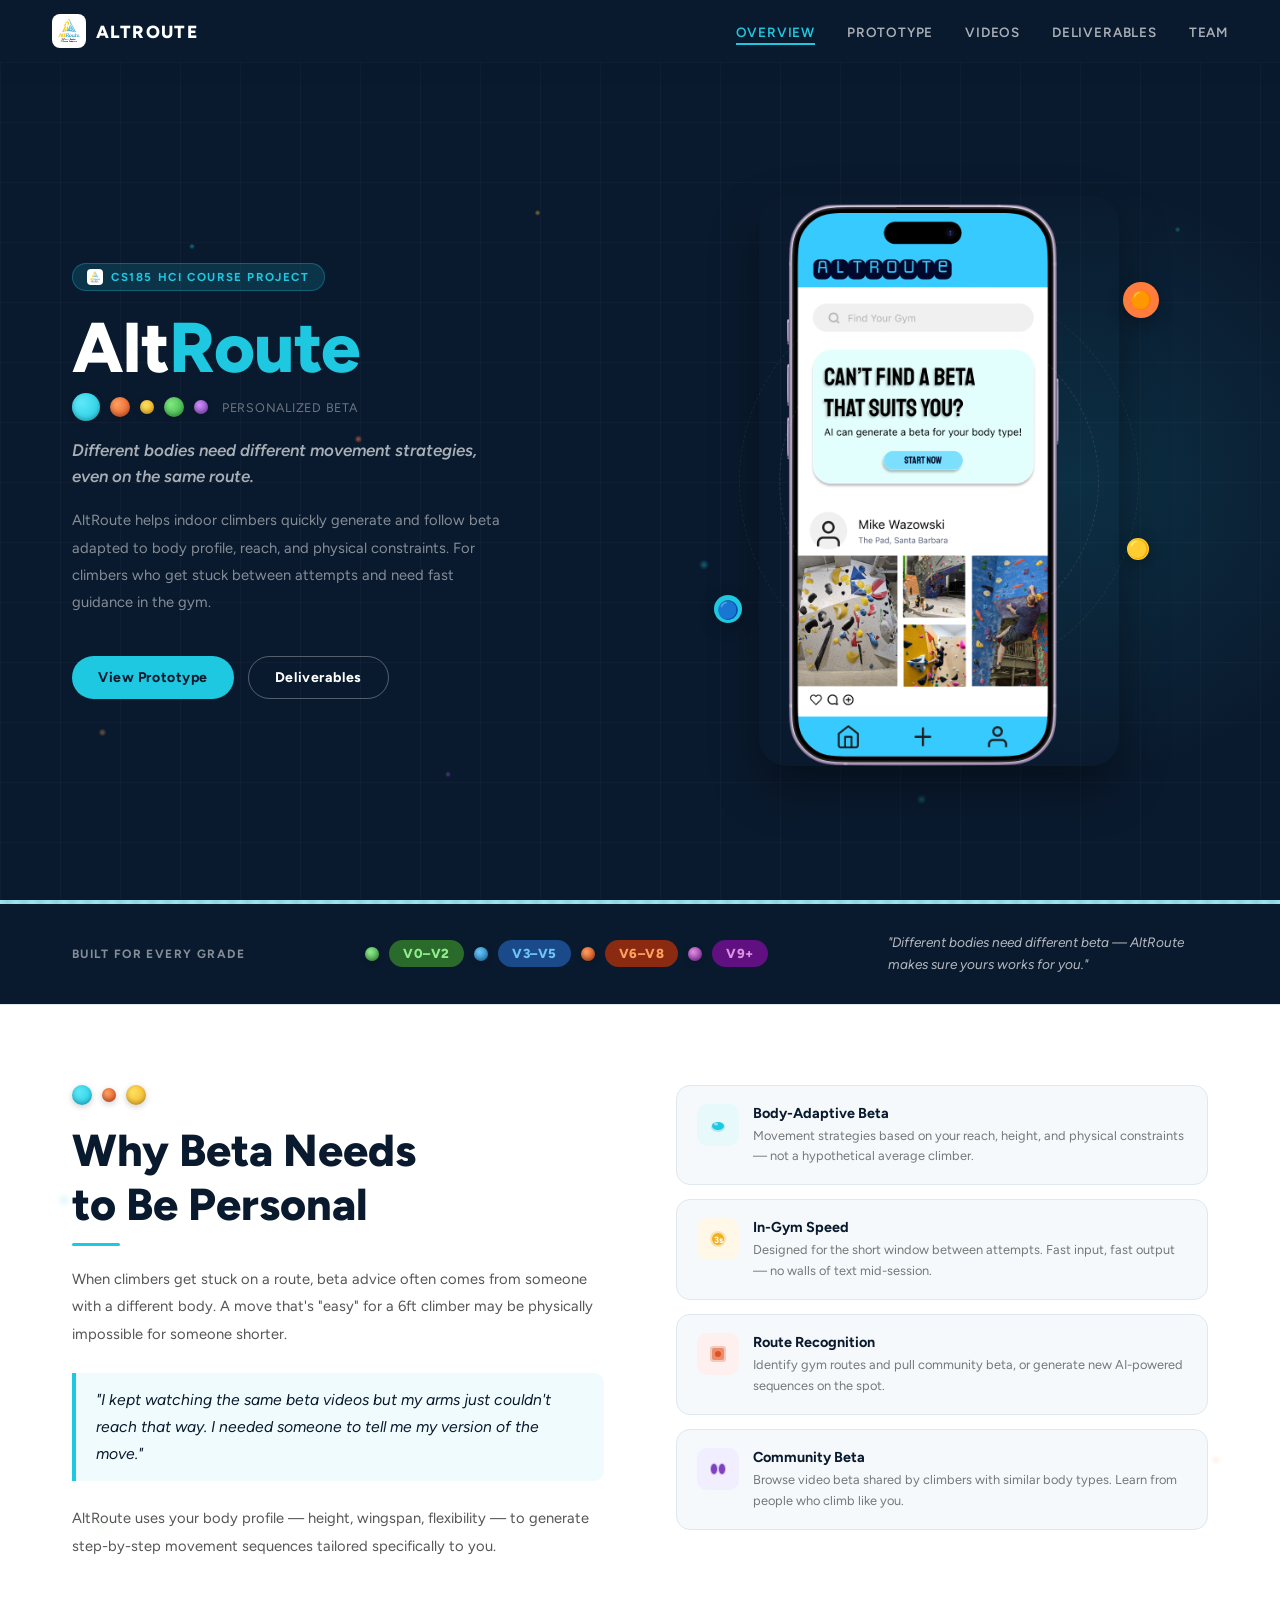
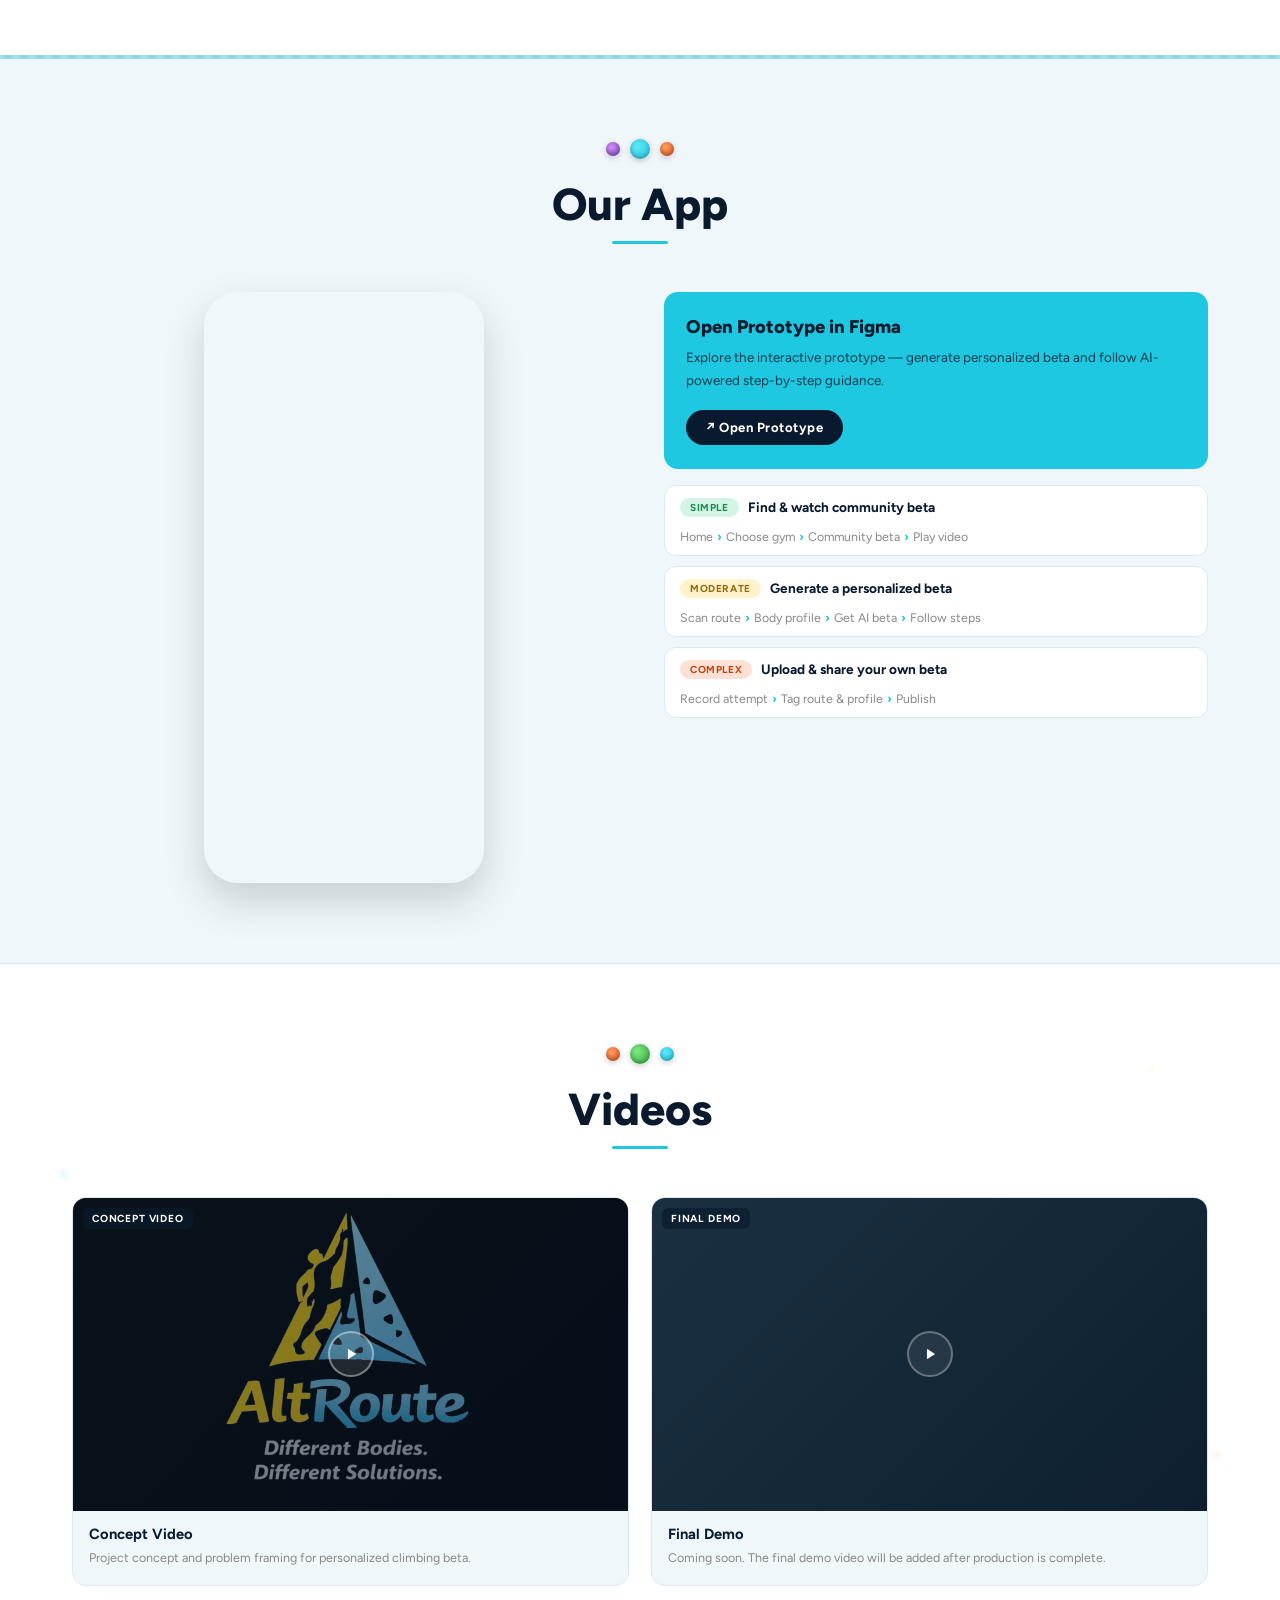
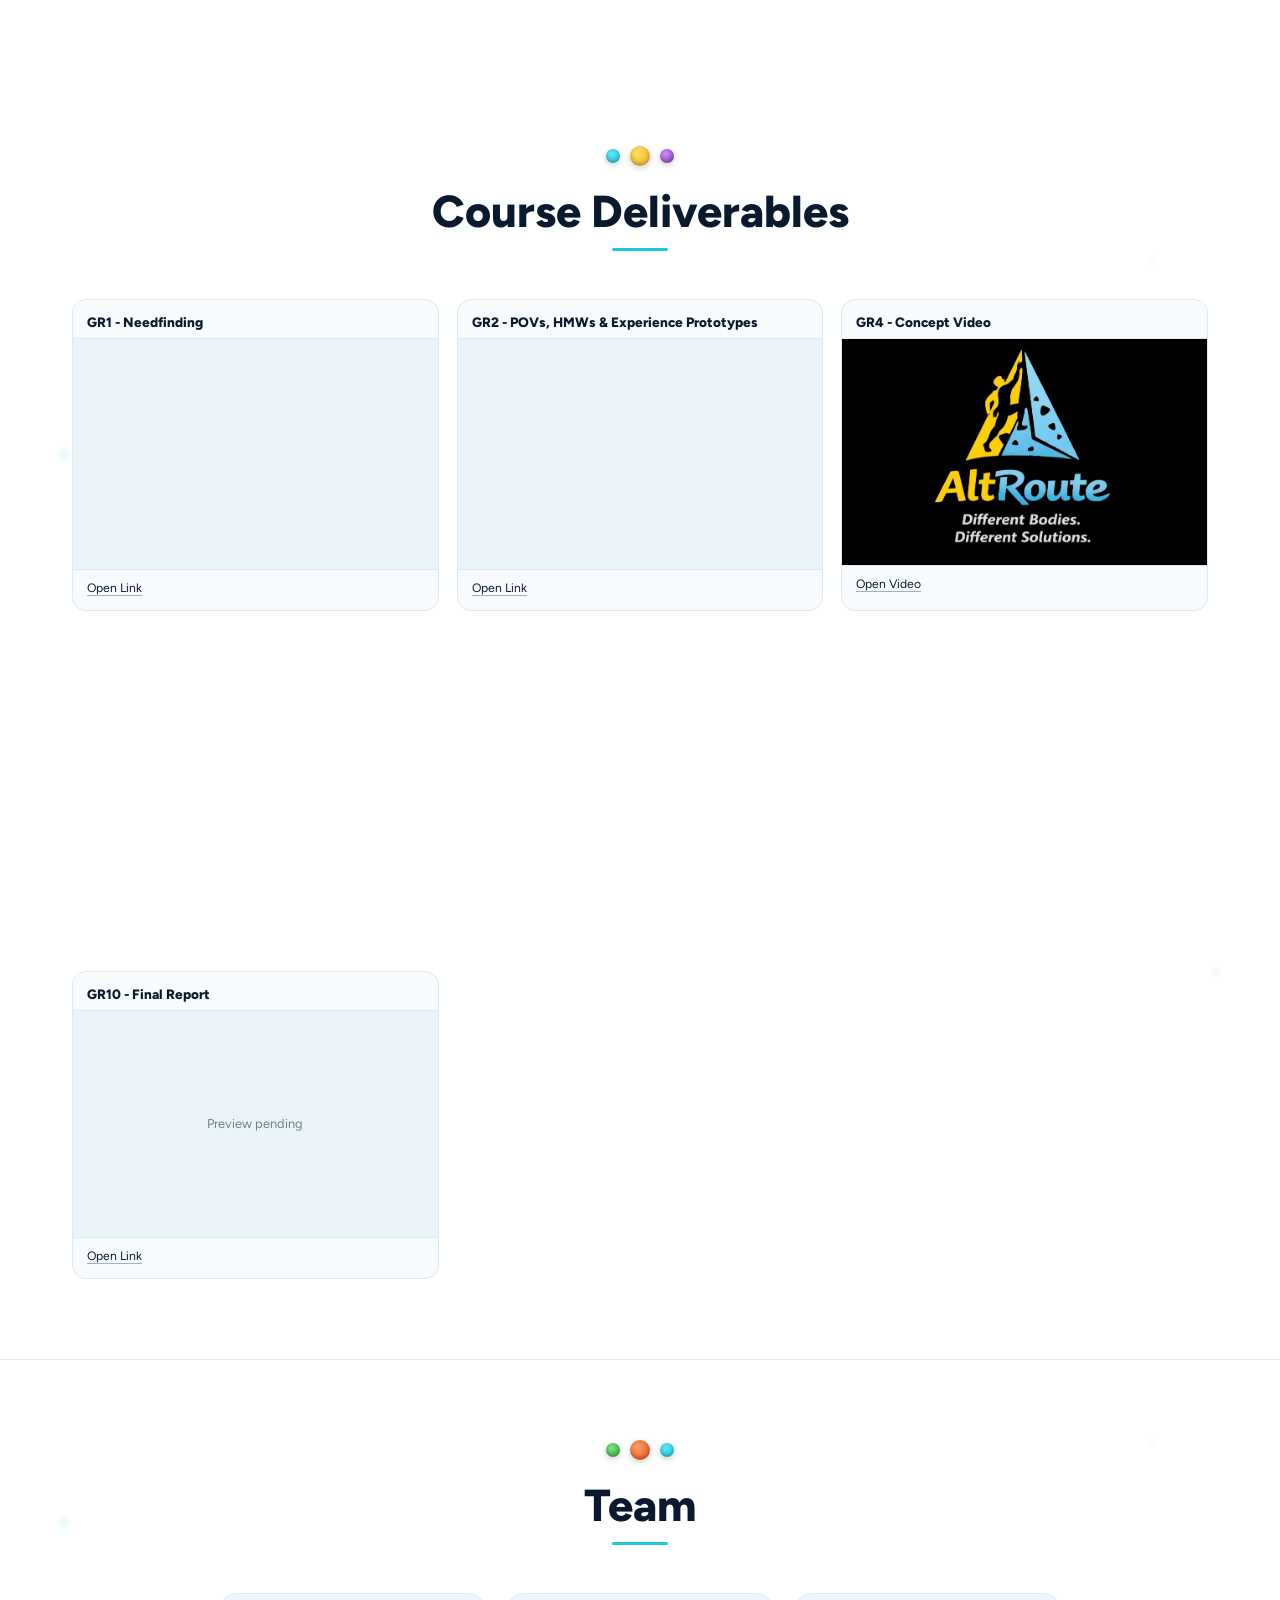
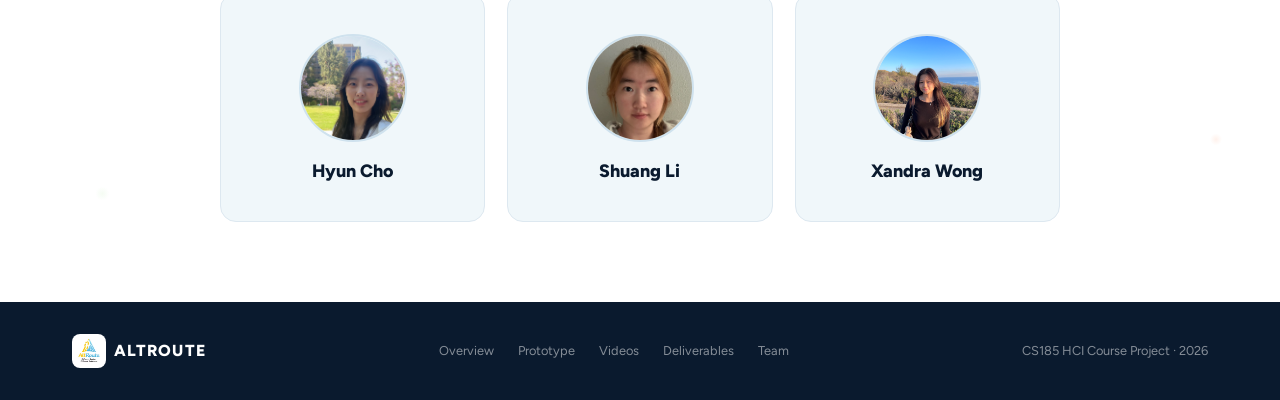
==== commit 65e13fac: "website design 1.0" ====
--- a/index.html
+++ b/index.html
@@ -1,399 +1,684 @@
-<!DOCTYPE HTML>
-<!--
-	Dimension by HTML5 UP
-	html5up.net | @ajlkn
-	Free for personal and commercial use under the CCA 3.0 license (html5up.net/license)
--->
-<html>
-	<head>
-		<title>AltRoute</title>
-		<meta charset="utf-8" />
-		<meta name="viewport" content="width=device-width, initial-scale=1, user-scalable=no" />
-		<link rel="stylesheet" href="assets/css/main.css" />
-		<noscript><link rel="stylesheet" href="assets/css/noscript.css" /></noscript>
-	</head>
-	<body class="is-preload">
-
-		<!-- Wrapper -->
-			<div id="wrapper">
-
-				<!-- Header -->
-					<header id="header">
-						<div class="logo">
-							<span class="icon fa-gem"></span>
-						</div>
-						<div class="content">
-							<div class="inner">
-								<h1>AltRoute</h1>
-								<h4>Different Bodies. Different Solutions.</h4>
-								<p>CS185 Project Demo</p>
-							</div>
-						</div>
-						<nav>
-							<ul>
-								<!-- <li><a href="#intro">Intro</a></li> -->
-								 <li><a href="#about">About</a></li>
-								<li><a href="#work">Work</a></li>
-								<li><a href="#contact">Contact</a></li>
-								<!-- <li><a href="#elements">Elements</a></li> -->
-							</ul>
-						</nav>
-					</header>
-
-				<!-- Main -->
-					<div id="main">
-
-						<!-- Intro -->
-							<!-- <article id="intro">
-								<h2 class="major">Intro</h2>
-								<span class="image main"><img src="images/pic01.jpg" alt="" /></span>
-								<p>Welcome to AltRoute.</p>
-							</article> -->
-
-						<!-- About -->
-							<article id="about">
-								<h1 class="major">About</h1>
-								<p>Welcome to AltRoute.</br>
-								Team members: Hyun Cho, Shuang Li, Xandra Wong.</p>
-								<span class="image main"><img src="images/pic03.jpg" alt="" /></span>
-								<h2>Why AltRoute?</h2>
-								<p>AltRoute is a platform that allows users to generate alternative routes based on their body type 
-									and physical capabilities, ensuring that each user gets a personalized 
-									experience tailored to their specific needs.</p>
-	
-							</article>
-
-						<!-- Work -->
-							<article id="work">
-								<h1 class="major">Work</h1>
-								<p>We are building AltRoute to explore AI-assisted route planning. 
-									Below is our design process for building this product.</p>
-								<!-- <span class="image main"><img src="images/pic02.jpg" alt="" /></span> -->
-								 <div class="work-container">
-									<div class="work-card" style="margin-bottom: 20px;">
-										<h2>GR1: Needfinding</h2>
-										<div style="position: relative; width: 100%; height: 0; padding-top: 56.2500%;
-											padding-bottom: 0; box-shadow: 0 2px 8px 0 rgba(63,69,81,0.16); margin-top: 1.6em; margin-bottom: 0.9em; overflow: hidden;
-											border-radius: 8px; will-change: transform;">
-											<iframe loading="lazy" style="position: absolute; width: 100%; height: 100%; top: 0; left: 0; border: none; padding: 0;margin: 0;"
-												src="https://www.canva.com/design/DAG_HPCtNrk/OvkJ7iMSsr3tDSn4cMnqwQ/view?embed" allowfullscreen="allowfullscreen" allow="fullscreen">
-											</iframe>
-										</div>
-										<a href="https:&#x2F;&#x2F;www.canva.com&#x2F;design&#x2F;DAG_HPCtNrk&#x2F;OvkJ7iMSsr3tDSn4cMnqwQ&#x2F;view?utm_content=DAG_HPCtNrk&amp;utm_campaign=designshare&amp;utm_medium=embeds&amp;utm_source=link" target="_blank" rel="noopener">Link to presentation</a>
-									</div>
-									<div class="work-card" style="margin-bottom: 20px;">
-										<h2>GR2: Additional Needfinding, POVs, HMWs, Brainstorming & Experience Prototypes </h2>
-										<div style="position: relative; width: 100%; height: 0; padding-top: 56.2500%;
-											padding-bottom: 0; box-shadow: 0 2px 8px 0 rgba(63,69,81,0.16); margin-top: 1.6em; margin-bottom: 0.9em; overflow: hidden;
-											border-radius: 8px; will-change: transform;">
-											<iframe loading="lazy" style="position: absolute; width: 100%; height: 100%; top: 0; left: 0; border: none; padding: 0;margin: 0;"
-												src="https://www.canva.com/design/DAG_sJnTq4s/Aed57qoflLDYb0aBLwb0_g/view?embed" allowfullscreen="allowfullscreen" allow="fullscreen">
-											</iframe>
-										</div>
-										<a href="https:&#x2F;&#x2F;www.canva.com&#x2F;design&#x2F;DAG_sJnTq4s&#x2F;Aed57qoflLDYb0aBLwb0_g&#x2F;view?utm_content=DAG_sJnTq4s&amp;utm_campaign=designshare&amp;utm_medium=embeds&amp;utm_source=link" target="_blank" rel="noopener">Link to presentation</a>
-									</div>
-									<div class="work-card" style="margin-bottom: 20px;">
-										<h2>GR4: Concept Video</h2>
-										<iframe width="560" height="315" src="https://www.youtube.com/embed/RCPi7rZCIkg?si=_2fy3G5Q18q8npsL" title="YouTube video player" frameborder="0" allow="accelerometer; autoplay; clipboard-write; encrypted-media; gyroscope; picture-in-picture; web-share" referrerpolicy="strict-origin-when-cross-origin" allowfullscreen></iframe>
-										<a href="https://drive.google.com/file/d/1JP3Ww-aOWTW-CpEXpOY623GIq5vqUk_X/view?usp=drive_link" download="AltRoute_Concept_Video.mp4">
-											<button>Download Video</button>
-										</a>
-									</div>
-								 </div>
-							</article>
-
-
-						<!-- Contact -->
-							<article id="contact">
-								<h2 class="major">Contact</h2>
-								<form method="post" action="#">
-									<div class="fields">
-										<div class="field half">
-											<label for="name">Name</label>
-											<input type="text" name="name" id="name" />
-										</div>
-										<div class="field half">
-											<label for="email">Email</label>
-											<input type="text" name="email" id="email" />
-										</div>
-										<div class="field">
-											<label for="message">Message</label>
-											<textarea name="message" id="message" rows="4"></textarea>
-										</div>
-									</div>
-									<ul class="actions">
-										<li><input type="submit" value="Send Message" class="primary" /></li>
-										<li><input type="reset" value="Reset" /></li>
-									</ul>
-								</form>
-								<ul class="icons">
-									<li><a href="#" class="icon brands fa-twitter"><span class="label">Twitter</span></a></li>
-									<li><a href="#" class="icon brands fa-facebook-f"><span class="label">Facebook</span></a></li>
-									<li><a href="#" class="icon brands fa-instagram"><span class="label">Instagram</span></a></li>
-									<li><a href="#" class="icon brands fa-github"><span class="label">GitHub</span></a></li>
-								</ul>
-							</article>
-
-						<!-- Elements -->
-							<article id="elements">
-								<h2 class="major">Elements</h2>
-
-								<section>
-									<h3 class="major">Text</h3>
-									<p>This is <b>bold</b> and this is <strong>strong</strong>. This is <i>italic</i> and this is <em>emphasized</em>.
-									This is <sup>superscript</sup> text and this is <sub>subscript</sub> text.
-									This is <u>underlined</u> and this is code: <code>for (;;) { ... }</code>. Finally, <a href="#">this is a link</a>.</p>
-									<hr />
-									<h2>Heading Level 2</h2>
-									<h3>Heading Level 3</h3>
-									<h4>Heading Level 4</h4>
-									<h5>Heading Level 5</h5>
-									<h6>Heading Level 6</h6>
-									<hr />
-									<h4>Blockquote</h4>
-									<blockquote>Fringilla nisl. Donec accumsan interdum nisi, quis tincidunt felis sagittis eget tempus euismod. Vestibulum ante ipsum primis in faucibus vestibulum. Blandit adipiscing eu felis iaculis volutpat ac adipiscing accumsan faucibus. Vestibulum ante ipsum primis in faucibus lorem ipsum dolor sit amet nullam adipiscing eu felis.</blockquote>
-									<h4>Preformatted</h4>
-									<pre><code>i = 0;
-
-while (!deck.isInOrder()) {
-    print 'Iteration ' + i;
-    deck.shuffle();
-    i++;
-}
-
-print 'It took ' + i + ' iterations to sort the deck.';</code></pre>
-								</section>
-
-								<section>
-									<h3 class="major">Lists</h3>
-
-									<h4>Unordered</h4>
-									<ul>
-										<li>Dolor pulvinar etiam.</li>
-										<li>Sagittis adipiscing.</li>
-										<li>Felis enim feugiat.</li>
-									</ul>
-
-									<h4>Alternate</h4>
-									<ul class="alt">
-										<li>Dolor pulvinar etiam.</li>
-										<li>Sagittis adipiscing.</li>
-										<li>Felis enim feugiat.</li>
-									</ul>
-
-									<h4>Ordered</h4>
-									<ol>
-										<li>Dolor pulvinar etiam.</li>
-										<li>Etiam vel felis viverra.</li>
-										<li>Felis enim feugiat.</li>
-										<li>Dolor pulvinar etiam.</li>
-										<li>Etiam vel felis lorem.</li>
-										<li>Felis enim et feugiat.</li>
-									</ol>
-									<h4>Icons</h4>
-									<ul class="icons">
-										<li><a href="#" class="icon brands fa-twitter"><span class="label">Twitter</span></a></li>
-										<li><a href="#" class="icon brands fa-facebook-f"><span class="label">Facebook</span></a></li>
-										<li><a href="#" class="icon brands fa-instagram"><span class="label">Instagram</span></a></li>
-										<li><a href="#" class="icon brands fa-github"><span class="label">Github</span></a></li>
-									</ul>
-
-									<h4>Actions</h4>
-									<ul class="actions">
-										<li><a href="#" class="button primary">Default</a></li>
-										<li><a href="#" class="button">Default</a></li>
-									</ul>
-									<ul class="actions stacked">
-										<li><a href="#" class="button primary">Default</a></li>
-										<li><a href="#" class="button">Default</a></li>
-									</ul>
-								</section>
-
-								<section>
-									<h3 class="major">Table</h3>
-									<h4>Default</h4>
-									<div class="table-wrapper">
-										<table>
-											<thead>
-												<tr>
-													<th>Name</th>
-													<th>Description</th>
-													<th>Price</th>
-												</tr>
-											</thead>
-											<tbody>
-												<tr>
-													<td>Item One</td>
-													<td>Ante turpis integer aliquet porttitor.</td>
-													<td>29.99</td>
-												</tr>
-												<tr>
-													<td>Item Two</td>
-													<td>Vis ac commodo adipiscing arcu aliquet.</td>
-													<td>19.99</td>
-												</tr>
-												<tr>
-													<td>Item Three</td>
-													<td> Morbi faucibus arcu accumsan lorem.</td>
-													<td>29.99</td>
-												</tr>
-												<tr>
-													<td>Item Four</td>
-													<td>Vitae integer tempus condimentum.</td>
-													<td>19.99</td>
-												</tr>
-												<tr>
-													<td>Item Five</td>
-													<td>Ante turpis integer aliquet porttitor.</td>
-													<td>29.99</td>
-												</tr>
-											</tbody>
-											<tfoot>
-												<tr>
-													<td colspan="2"></td>
-													<td>100.00</td>
-												</tr>
-											</tfoot>
-										</table>
-									</div>
-
-									<h4>Alternate</h4>
-									<div class="table-wrapper">
-										<table class="alt">
-											<thead>
-												<tr>
-													<th>Name</th>
-													<th>Description</th>
-													<th>Price</th>
-												</tr>
-											</thead>
-											<tbody>
-												<tr>
-													<td>Item One</td>
-													<td>Ante turpis integer aliquet porttitor.</td>
-													<td>29.99</td>
-												</tr>
-												<tr>
-													<td>Item Two</td>
-													<td>Vis ac commodo adipiscing arcu aliquet.</td>
-													<td>19.99</td>
-												</tr>
-												<tr>
-													<td>Item Three</td>
-													<td> Morbi faucibus arcu accumsan lorem.</td>
-													<td>29.99</td>
-												</tr>
-												<tr>
-													<td>Item Four</td>
-													<td>Vitae integer tempus condimentum.</td>
-													<td>19.99</td>
-												</tr>
-												<tr>
-													<td>Item Five</td>
-													<td>Ante turpis integer aliquet porttitor.</td>
-													<td>29.99</td>
-												</tr>
-											</tbody>
-											<tfoot>
-												<tr>
-													<td colspan="2"></td>
-													<td>100.00</td>
-												</tr>
-											</tfoot>
-										</table>
-									</div>
-								</section>
-
-								<section>
-									<h3 class="major">Buttons</h3>
-									<ul class="actions">
-										<li><a href="#" class="button primary">Primary</a></li>
-										<li><a href="#" class="button">Default</a></li>
-									</ul>
-									<ul class="actions">
-										<li><a href="#" class="button">Default</a></li>
-										<li><a href="#" class="button small">Small</a></li>
-									</ul>
-									<ul class="actions">
-										<li><a href="#" class="button primary icon solid fa-download">Icon</a></li>
-										<li><a href="#" class="button icon solid fa-download">Icon</a></li>
-									</ul>
-									<ul class="actions">
-										<li><span class="button primary disabled">Disabled</span></li>
-										<li><span class="button disabled">Disabled</span></li>
-									</ul>
-								</section>
-
-								<section>
-									<h3 class="major">Form</h3>
-									<form method="post" action="#">
-										<div class="fields">
-											<div class="field half">
-												<label for="demo-name">Name</label>
-												<input type="text" name="demo-name" id="demo-name" value="" placeholder="Jane Doe" />
-											</div>
-											<div class="field half">
-												<label for="demo-email">Email</label>
-												<input type="email" name="demo-email" id="demo-email" value="" placeholder="jane@untitled.tld" />
-											</div>
-											<div class="field">
-												<label for="demo-category">Category</label>
-												<select name="demo-category" id="demo-category">
-													<option value="">-</option>
-													<option value="1">Manufacturing</option>
-													<option value="1">Shipping</option>
-													<option value="1">Administration</option>
-													<option value="1">Human Resources</option>
-												</select>
-											</div>
-											<div class="field half">
-												<input type="radio" id="demo-priority-low" name="demo-priority" checked>
-												<label for="demo-priority-low">Low</label>
-											</div>
-											<div class="field half">
-												<input type="radio" id="demo-priority-high" name="demo-priority">
-												<label for="demo-priority-high">High</label>
-											</div>
-											<div class="field half">
-												<input type="checkbox" id="demo-copy" name="demo-copy">
-												<label for="demo-copy">Email me a copy</label>
-											</div>
-											<div class="field half">
-												<input type="checkbox" id="demo-human" name="demo-human" checked>
-												<label for="demo-human">Not a robot</label>
-											</div>
-											<div class="field">
-												<label for="demo-message">Message</label>
-												<textarea name="demo-message" id="demo-message" placeholder="Enter your message" rows="6"></textarea>
-											</div>
-										</div>
-										<ul class="actions">
-											<li><input type="submit" value="Send Message" class="primary" /></li>
-											<li><input type="reset" value="Reset" /></li>
-										</ul>
-									</form>
-								</section>
-
-							</article>
-
-					</div>
-
-				<!-- Footer -->
-					<footer id="footer">
-						<p class="copyright">&copy; Untitled. Design: <a href="https://html5up.net">HTML5 UP</a>.</p>
-					</footer>
-
-			</div>
-
-		<!-- BG -->
-			<div id="bg"></div>
-
-		<!-- Scripts -->
-			<script src="assets/js/jquery.min.js"></script>
-			<script src="assets/js/browser.min.js"></script>
-			<script src="assets/js/breakpoints.min.js"></script>
-			<script src="assets/js/util.js"></script>
-			<script src="assets/js/main.js"></script>
-
-	</body>
-</html>
+<!doctype html>
+<html lang="en">
+<head>
+<meta charset="UTF-8">
+<meta name="viewport" content="width=device-width, initial-scale=1.0">
+<title>AltRoute — Personalized Beta for Indoor Climbers</title>
+<link rel="preconnect" href="https://fonts.googleapis.com">
+<link href="https://fonts.googleapis.com/css2?family=Figtree:ital,wght@0,400;0,600;0,700;0,800;1,400;1,700&display=swap" rel="stylesheet">
+<style>
+* { box-sizing: border-box; margin: 0; padding: 0; }
+html { scroll-behavior: smooth; }
+body { font-family: 'Figtree', sans-serif; background: #f0f7fa; color: #111; overflow-x: hidden; }
+
+nav {
+  position: sticky; top: 0; z-index: 200;
+  background: #0a1a2e;
+  display: flex; align-items: center; justify-content: space-between;
+  padding: 0 52px; height: 62px;
+  box-shadow: 0 2px 20px rgba(10,26,46,0.4);
+}
+.nav-logo { display: flex; align-items: center; gap: 10px; text-decoration: none; }
+.brand-logo-img { width: 34px; height: 34px; border-radius: 8px; object-fit: cover; display: block; }
+.nav-logo-icon {
+  width: 34px; height: 34px; border-radius: 8px;
+  background: #1ec8e0;
+  display: grid; place-items: center;
+  font-size: 1.1rem;
+}
+.nav-brand-name { font-weight: 800; font-size: 1.1rem; letter-spacing: 0.08em; text-transform: uppercase; color: white; }
+.nav-links { display: flex; gap: 32px; list-style: none; }
+.nav-links a {
+  color: rgba(255,255,255,0.65); font-weight: 600; font-size: 0.84rem;
+  letter-spacing: 0.06em; text-decoration: none; text-transform: uppercase;
+  transition: color 0.2s; padding-bottom: 3px; border-bottom: 2px solid transparent;
+}
+.nav-links a:hover, .nav-links a.active { color: #1ec8e0; border-color: #1ec8e0; }
+
+#overview {
+  position: relative; overflow: hidden;
+  background: #0a1a2e;
+  min-height: calc(100vh - 62px);
+  display: grid; grid-template-columns: 1fr 1fr;
+  align-items: center; gap: 60px;
+  padding: 80px 72px;
+}
+
+.wall-bg {
+  position: absolute; inset: 0; pointer-events: none;
+  background-image:
+    radial-gradient(circle 3px at 15% 22%, rgba(30,200,224,0.5) 0%, transparent 100%),
+    radial-gradient(circle 4px at 28% 45%, rgba(255,120,60,0.6) 0%, transparent 100%),
+    radial-gradient(circle 3px at 42% 18%, rgba(255,210,50,0.5) 0%, transparent 100%),
+    radial-gradient(circle 5px at 55% 60%, rgba(30,200,224,0.4) 0%, transparent 100%),
+    radial-gradient(circle 3px at 68% 30%, rgba(120,220,100,0.5) 0%, transparent 100%),
+    radial-gradient(circle 4px at 80% 72%, rgba(255,100,100,0.4) 0%, transparent 100%),
+    radial-gradient(circle 3px at 92% 20%, rgba(30,200,224,0.4) 0%, transparent 100%),
+    radial-gradient(circle 4px at 8% 80%, rgba(255,180,80,0.4) 0%, transparent 100%),
+    radial-gradient(circle 3px at 35% 85%, rgba(200,100,255,0.4) 0%, transparent 100%),
+    radial-gradient(circle 5px at 72% 88%, rgba(30,200,224,0.3) 0%, transparent 100%);
+}
+.wall-panels {
+  position: absolute; inset: 0; pointer-events: none;
+  background-image:
+    linear-gradient(rgba(255,255,255,0.025) 1px, transparent 1px),
+    linear-gradient(90deg, rgba(255,255,255,0.025) 1px, transparent 1px);
+  background-size: 60px 60px;
+}
+.hero-glow {
+  position: absolute; right: -100px; top: 50%; transform: translateY(-50%);
+  width: 600px; height: 600px; border-radius: 50%;
+  background: radial-gradient(circle, rgba(30,200,224,0.12) 0%, transparent 70%);
+  pointer-events: none;
+}
+
+.hero-left { position: relative; z-index: 1; }
+.hero-eyebrow {
+  display: inline-flex; align-items: center; gap: 8px;
+  background: rgba(30,200,224,0.15); border: 1px solid rgba(30,200,224,0.3);
+  border-radius: 100px; padding: 5px 14px;
+  font-size: 0.72rem; font-weight: 700; letter-spacing: 0.14em;
+  text-transform: uppercase; color: #1ec8e0; margin-bottom: 22px;
+}
+.hero-eyebrow-logo { width: 16px; height: 16px; border-radius: 4px; object-fit: cover; display: block; }
+.hero-title {
+  font-size: clamp(3.2rem, 5.5vw, 5.8rem); font-weight: 800;
+  line-height: 1.0; color: white; margin-bottom: 10px; letter-spacing: -0.01em;
+}
+.hero-title .accent { color: #1ec8e0; }
+.hero-tagline {
+  font-size: 1.05rem; font-weight: 600; font-style: italic;
+  color: rgba(255,255,255,0.65); margin-bottom: 18px; line-height: 1.55;
+}
+.hero-desc {
+  font-size: 0.92rem; color: rgba(255,255,255,0.5);
+  line-height: 1.85; max-width: 440px; margin-bottom: 40px;
+}
+.hero-btns { display: flex; gap: 14px; flex-wrap: wrap; }
+
+.btn {
+  display: inline-flex; align-items: center; gap: 8px;
+  padding: 12px 26px; border-radius: 100px; font-family: 'Figtree', sans-serif;
+  font-weight: 700; font-size: 0.88rem; letter-spacing: 0.04em;
+  text-decoration: none; transition: all 0.22s; border: none; cursor: pointer;
+}
+.btn-cyan { background: #1ec8e0; color: #0a1a2e; }
+.btn-cyan:hover { background: #0eb8d0; transform: translateY(-2px); box-shadow: 0 8px 24px rgba(30,200,224,0.4); }
+.btn-ghost { background: transparent; color: white; border: 1.5px solid rgba(255,255,255,0.3); }
+.btn-ghost:hover { border-color: white; background: rgba(255,255,255,0.08); }
+
+.hero-right { display: flex; justify-content: center; position: relative; z-index: 1; }
+.phone-wrap { position: relative; width: min(360px, 78vw); animation: float 5s ease-in-out infinite; }
+@keyframes float { 0%,100%{transform:translateY(0)} 50%{transform:translateY(-12px)} }
+
+.chalk-ring {
+  position: absolute; border-radius: 50%; border: 1px dashed rgba(255,255,255,0.1);
+  top: 50%; left: 50%; transform: translate(-50%,-50%);
+  animation: pulse 4s ease-in-out infinite;
+}
+.chalk-ring:nth-child(1) { width: 320px; height: 320px; animation-delay: 0s; }
+.chalk-ring:nth-child(2) { width: 400px; height: 400px; animation-delay: 1s; opacity: 0.6; }
+@keyframes pulse { 0%,100%{opacity:0.4; transform:translate(-50%,-50%) scale(1)} 50%{opacity:0.8; transform:translate(-50%,-50%) scale(1.03)} }
+
+.phone-outer {
+  width: 100%; aspect-ratio: 9/19; background: #111;
+  border-radius: 40px; padding: 10px;
+  box-shadow: 0 40px 90px rgba(0,0,0,0.7), 0 0 0 1px rgba(255,255,255,0.06);
+  position: relative; z-index: 1;
+}
+.phone-screen { width: 100%; height: 100%; border-radius: 32px; overflow: hidden; background: #1ec8e0; display: flex; flex-direction: column; }
+.phone-status { height: 26px; display: flex; align-items: center; justify-content: center; flex-shrink: 0; }
+.phone-notch { width: 70px; height: 7px; background: #0a1a2e; border-radius: 4px; }
+.phone-body { flex: 1; background: white; display: flex; flex-direction: column; overflow: hidden; }
+.phone-shot { width: 100%; height: 100%; object-fit: cover; display: block; }
+.phone-proto-embed { flex: 1; width: 100%; border: none; }
+.hero-proto-shot { width: 100%; height: auto; display: block; border-radius: 28px; box-shadow: 0 22px 48px rgba(0,0,0,0.38); }
+.phone-header { background: #1ec8e0; padding: 10px 14px 12px; font-weight: 800; font-size: 1.3rem; letter-spacing: 0.1em; text-transform: uppercase; color: #0a1a2e; }
+.phone-content { flex: 1; padding: 11px 12px; display: flex; flex-direction: column; gap: 9px; overflow: hidden; }
+.phone-search { background: #f0f0f0; border-radius: 20px; padding: 7px 12px; font-size: 0.67rem; color: #999; display: flex; align-items: center; gap: 5px; }
+.phone-banner { background: #e8f6ff; border-radius: 11px; padding: 11px 13px; border: 1.5px solid #1ec8e0; }
+.phone-banner-title { font-size: 0.73rem; font-weight: 800; text-transform: uppercase; color: #0a1a2e; line-height: 1.25; margin-bottom: 4px; }
+.phone-banner-sub { font-size: 0.59rem; color: #555; margin-bottom: 9px; }
+.phone-banner-btn { background: #1ec8e0; border-radius: 20px; padding: 5px 12px; font-size: 0.6rem; font-weight: 700; letter-spacing: 0.08em; text-transform: uppercase; color: #0a1a2e; display: inline-block; }
+.phone-user { display: flex; align-items: center; gap: 8px; }
+.phone-avatar { width: 26px; height: 26px; border-radius: 50%; background: #ddd; }
+.phone-username { font-size: 0.67rem; font-weight: 700; color: #0a1a2e; }
+.phone-userloc { font-size: 0.57rem; color: #888; }
+.phone-grid { display: grid; grid-template-columns: 1fr 1fr; gap: 5px; flex: 1; overflow: hidden; }
+.phone-cell { border-radius: 7px; min-height: 48px; }
+.phone-tabs { height: 44px; background: white; border-top: 1px solid #eee; display: flex; align-items: center; justify-content: space-around; flex-shrink: 0; }
+.tab-i { display: flex; flex-direction: column; align-items: center; gap: 1px; }
+.tab-ic { font-size: 0.9rem; }
+.tab-lb { font-size: 0.5rem; color: #999; }
+.tab-i.on .tab-lb { color: #1ec8e0; }
+
+.hold-float {
+  position: absolute; border-radius: 50%;
+  display: flex; align-items: center; justify-content: center;
+  font-size: 1.1rem; animation: holdBob 3s ease-in-out infinite;
+  box-shadow: 0 4px 16px rgba(0,0,0,0.3);
+  z-index: 0;
+}
+.hold-float.h1 { width: 36px; height: 36px; background: #ff7c3c; top: 15%; right: -40px; animation-delay: 0s; }
+.hold-float.h2 { width: 28px; height: 28px; background: #1ec8e0; bottom: 25%; left: -45px; animation-delay: 1s; }
+.hold-float.h3 { width: 22px; height: 22px; background: #ffd030; top: 60%; right: -30px; animation-delay: 0.5s; }
+@keyframes holdBob { 0%,100%{transform:translateY(0) rotate(0deg)} 50%{transform:translateY(-8px) rotate(10deg)} }
+
+.holds-row { display: flex; gap: 10px; align-items: center; margin-bottom: 18px; }
+.hold-dot {
+  border-radius: 50%; display: inline-block;
+  box-shadow: inset 0 -2px 4px rgba(0,0,0,0.25), 0 2px 6px rgba(0,0,0,0.2);
+}
+.hold-dot.sm { width: 14px; height: 14px; }
+.hold-dot.md { width: 20px; height: 20px; }
+.hold-dot.lg { width: 28px; height: 28px; }
+.hd-cyan   { background: radial-gradient(circle at 35% 35%, #5ee8f8, #1ec8e0); }
+.hd-orange { background: radial-gradient(circle at 35% 35%, #ffa060, #e05020); }
+.hd-yellow { background: radial-gradient(circle at 35% 35%, #ffe060, #f0b020); }
+.hd-green  { background: radial-gradient(circle at 35% 35%, #80e880, #30a840); }
+.hd-purple { background: radial-gradient(circle at 35% 35%, #d090f8, #8040c0); }
+
+.divider { height: 1px; background: #dde8f0; }
+section { padding: 80px 72px; }
+.s-head { margin-bottom: 48px; }
+.s-title { font-size: clamp(2rem, 3.5vw, 2.8rem); font-weight: 800; color: #0a1a2e; margin-bottom: 10px; }
+.s-sub { font-size: 0.92rem; color: #666; line-height: 1.8; max-width: 520px; }
+.s-title-center { text-align: center; }
+.s-underline { width: 56px; height: 3px; background: #1ec8e0; border-radius: 2px; margin: 0 auto 44px; }
+
+#about { background: white; }
+.about-layout { display: grid; grid-template-columns: 1fr 1fr; gap: 72px; align-items: start; }
+.about-copy p { font-size: 0.92rem; color: #555; line-height: 1.9; margin-bottom: 14px; }
+.pull-quote {
+  border-left: 4px solid #1ec8e0; padding: 14px 20px;
+  background: #f0fbfd; border-radius: 0 10px 10px 0;
+  margin: 24px 0; font-style: italic; font-size: 0.98rem;
+  color: #0a1a2e; line-height: 1.7;
+}
+.features { display: flex; flex-direction: column; gap: 14px; }
+.feature-card {
+  background: #f5f9fb; border: 1.5px solid #dde8f0;
+  border-radius: 14px; padding: 18px 20px;
+  display: flex; gap: 14px; align-items: flex-start;
+  transition: border-color 0.2s, box-shadow 0.2s;
+}
+.feature-card:hover { border-color: #1ec8e0; box-shadow: 0 4px 18px rgba(30,200,224,0.12); }
+.feature-ico {
+  width: 42px; height: 42px; border-radius: 10px; flex-shrink: 0;
+  display: grid; place-items: center; font-size: 1.2rem;
+}
+.feature-card h4 { font-size: 0.9rem; font-weight: 700; color: #0a1a2e; margin-bottom: 4px; }
+.feature-card p { font-size: 0.8rem; color: #777; line-height: 1.6; }
+
+.grade-strip {
+  background: #0a1a2e; padding: 28px 72px;
+  display: flex; align-items: center; justify-content: space-between; gap: 20px;
+  flex-wrap: wrap;
+}
+.grade-strip-label { color: rgba(255,255,255,0.5); font-size: 0.75rem; font-weight: 700; text-transform: uppercase; letter-spacing: 0.12em; }
+.grades { display: flex; gap: 10px; align-items: center; flex-wrap: wrap; }
+.grade-pill {
+  padding: 6px 14px; border-radius: 100px; font-weight: 800; font-size: 0.82rem;
+  letter-spacing: 0.04em;
+}
+.grade-strip-text { color: rgba(255,255,255,0.7); font-size: 0.85rem; font-style: italic; max-width: 320px; line-height: 1.6; }
+
+#prototype { background: #f0f7fa; }
+.proto-layout { display: grid; grid-template-columns: 1fr 1fr; gap: 48px; align-items: start; }
+.proto-embed-wrap {
+  background: transparent;
+  border-radius: 34px;
+  overflow: hidden;
+  aspect-ratio: 9/19;
+  width: min(280px, 100%);
+  margin: 0 auto;
+  border: none;
+  display: flex;
+  align-items: center;
+  justify-content: center;
+  position: relative;
+  box-shadow: 0 18px 40px rgba(10, 26, 46, 0.18);
+}
+.proto-embed-wrap iframe {
+  position: absolute;
+  top: 50%;
+  left: 50%;
+  width: 140%;
+  height: 140%;
+  border: none;
+  border-radius: 34px;
+  transform: translate(-50%, -50%);
+  transform-origin: center center;
+}
+.proto-shot { width: 100%; height: 100%; object-fit: cover; display: block; }
+
+@media (max-width: 1080px) {
+  .proto-embed-wrap iframe {
+    width: 135%;
+    height: 135%;
+  }
+}
+.proto-side { display: flex; flex-direction: column; gap: 16px; }
+.proto-cta { background: #1ec8e0; border-radius: 14px; padding: 24px 22px; color: #0a1a2e; }
+.proto-cta h3 { font-size: 1.15rem; font-weight: 800; margin-bottom: 8px; }
+.proto-cta p { font-size: 0.84rem; line-height: 1.7; opacity: 0.8; margin-bottom: 18px; }
+.btn-dark { display: inline-flex; align-items: center; gap: 6px; padding: 10px 20px; background: #0a1a2e; color: white; border-radius: 100px; font-weight: 700; font-size: 0.82rem; letter-spacing: 0.04em; text-decoration: none; transition: opacity 0.2s; }
+.btn-dark:hover { opacity: 0.8; }
+.task-list { display: flex; flex-direction: column; gap: 10px; }
+.task { background: white; border: 1.5px solid #dde8f0; border-radius: 12px; overflow: hidden; }
+.task-h { display: flex; align-items: center; gap: 9px; padding: 12px 15px; font-weight: 700; font-size: 0.85rem; color: #0a1a2e; }
+.chip { padding: 3px 10px; border-radius: 100px; font-size: 0.63rem; font-weight: 700; letter-spacing: 0.06em; text-transform: uppercase; }
+.cg { background: #d4f5e5; color: #1a8a50; }
+.cy { background: #fff3cc; color: #996600; }
+.cr { background: #ffe0d4; color: #c04010; }
+.task-steps { padding: 0 15px 11px; font-size: 0.77rem; color: #888; display: flex; align-items: center; gap: 4px; flex-wrap: wrap; }
+.arr { color: #1ec8e0; font-weight: 700; }
+
+#videos { background: white; }
+.video-grid { display: grid; grid-template-columns: repeat(3, 1fr); gap: 22px; }
+.vcard { background: #f0f7fa; border: 1.5px solid #dde8f0; border-radius: 14px; overflow: hidden; transition: transform 0.22s, box-shadow 0.22s; }
+.vcard:hover { transform: translateY(-4px); box-shadow: 0 12px 36px rgba(30,200,224,0.15); border-color: #1ec8e0; }
+.vcard a { text-decoration: none; color: inherit; display: block; }
+.vthumb { aspect-ratio: 16/9; position: relative; display: flex; align-items: center; justify-content: center; overflow: hidden; }
+.vthumb-bg { position: absolute; inset: 0; }
+.vthumb-img { position: absolute; inset: 0; width: 100%; height: 100%; object-fit: cover; display: block; }
+.vtag { position: absolute; top: 10px; left: 10px; z-index: 1; background: rgba(10,26,46,0.7); color: white; font-size: 0.64rem; font-weight: 700; letter-spacing: 0.08em; text-transform: uppercase; padding: 4px 9px; border-radius: 6px; }
+.vplay { width: 46px; height: 46px; border-radius: 50%; z-index: 1; border: 2px solid rgba(255,255,255,0.4); background: rgba(255,255,255,0.1); display: grid; place-items: center; transition: background 0.2s; }
+.vcard:hover .vplay { background: #1ec8e0; border-color: #1ec8e0; }
+.vplay svg { fill: white; width: 14px; height: 14px; margin-left: 3px; }
+.vinfo { padding: 14px 16px 18px; }
+.vinfo h4 { font-size: 0.92rem; font-weight: 700; color: #0a1a2e; margin-bottom: 5px; }
+.vinfo p { font-size: 0.78rem; color: #888; line-height: 1.55; }
+.vcard.pending { opacity: 0.92; }
+.vcard.pending .vplay { border-color: rgba(255,255,255,0.3); background: rgba(255,255,255,0.08); }
+.vcard.pending:hover { transform: none; box-shadow: none; border-color: #dde8f0; }
+.vcard.pending a { cursor: default; pointer-events: none; }
+
+#process { background: #f0f7fa; }
+.process-grid { display: grid; grid-template-columns: repeat(3, 1fr); gap: 22px; }
+.proc-card { background: white; border: 1.5px solid #dde8f0; border-radius: 14px; overflow: hidden; transition: border-color 0.2s; }
+.proc-card:hover { border-color: #1ec8e0; }
+.proc-img { aspect-ratio: 4/3; display: flex; align-items: center; justify-content: center; font-size: 3rem; }
+.proc-body { padding: 20px 22px 24px; }
+.proc-label { font-size: 0.68rem; font-weight: 700; text-transform: uppercase; letter-spacing: 0.12em; color: #1ec8e0; margin-bottom: 6px; }
+.proc-body h3 { font-size: 1rem; font-weight: 800; color: #0a1a2e; margin-bottom: 8px; }
+.proc-body p { font-size: 0.81rem; color: #666; line-height: 1.7; margin-bottom: 16px; }
+.btn-proc { display: inline-flex; align-items: center; gap: 6px; padding: 9px 18px; background: #0a1a2e; color: white; border-radius: 100px; font-weight: 700; font-size: 0.78rem; text-decoration: none; transition: opacity 0.2s; }
+.btn-proc:hover { opacity: 0.8; }
+
+#deliverables { background: #ffffff; }
+.deliverables-grid { display: grid; grid-template-columns: repeat(3, 1fr); gap: 18px; }
+.d-card { background: #f7fbfd; border: 1.5px solid #dde8f0; border-radius: 14px; overflow: hidden; }
+.d-head { padding: 14px 14px 8px; font-size: 0.85rem; font-weight: 800; color: #0a1a2e; }
+.d-preview { aspect-ratio: 16/10; background: #eaf3f8; border-top: 1px solid #dde8f0; border-bottom: 1px solid #dde8f0; position: relative; }
+.d-preview iframe { width: 100%; height: 100%; border: none; }
+.d-preview img { width: 100%; height: 100%; object-fit: cover; display: block; }
+.d-preview-empty { height: 100%; display: grid; place-items: center; font-size: 0.8rem; color: #6f8090; text-align: center; padding: 12px; }
+.d-links { padding: 10px 14px 14px; display: flex; gap: 10px; flex-wrap: wrap; }
+.d-links a { font-size: 0.76rem; color: #0a1a2e; text-decoration: none; border-bottom: 1px solid #9bb3c4; }
+.d-links a:hover { color: #1ec8e0; border-color: #1ec8e0; }
+
+#team { background: white; }
+.team-grid { display: grid; grid-template-columns: repeat(3, 1fr); gap: 22px; max-width: 840px; margin: 0 auto; }
+.team-card { background: #f0f7fa; border: 1.5px solid #dde8f0; border-radius: 16px; padding: 40px 26px; text-align: center; transition: border-color 0.2s, box-shadow 0.2s; }
+.team-card:hover { border-color: #1ec8e0; box-shadow: 0 8px 28px rgba(30,200,224,0.12); }
+.team-avatar { width: 70px; height: 70px; border-radius: 50%; margin: 0 auto 14px; display: flex; align-items: center; justify-content: center; font-size: 1.5rem; font-weight: 800; color: white; }
+.team-photo { width: 108px; height: 108px; border-radius: 50%; margin: 0 auto 18px; object-fit: cover; display: block; border: 2px solid #cfe2ee; }
+.team-card h3 { font-size: 1.12rem; font-weight: 800; color: #0a1a2e; margin-bottom: 0; }
+
+footer { background: #0a1a2e; color: rgba(255,255,255,0.5); padding: 32px 72px; display: flex; align-items: center; justify-content: space-between; font-size: 0.8rem; gap: 20px; }
+.footer-logo { display: flex; align-items: center; gap: 8px; }
+.footer-brand { font-weight: 800; font-size: 1rem; letter-spacing: 0.08em; text-transform: uppercase; color: white; }
+.footer-links { display: flex; gap: 24px; list-style: none; flex-wrap: wrap; }
+.footer-links a { color: rgba(255,255,255,0.5); text-decoration: none; transition: color 0.2s; }
+.footer-links a:hover { color: #1ec8e0; }
+
+.wall-section-bg { position: relative; overflow: hidden; }
+.wall-section-bg::before {
+  content: '';
+  position: absolute; inset: 0; pointer-events: none; z-index: 0;
+  background-image:
+    radial-gradient(circle 8px at 5% 30%, rgba(30,200,224,0.12) 0%, transparent 100%),
+    radial-gradient(circle 6px at 95% 70%, rgba(255,120,60,0.1) 0%, transparent 100%),
+    radial-gradient(circle 5px at 90% 15%, rgba(255,210,50,0.1) 0%, transparent 100%),
+    radial-gradient(circle 7px at 8% 80%, rgba(120,220,100,0.08) 0%, transparent 100%);
+}
+.wall-section-bg > * { position: relative; z-index: 1; }
+
+.reveal { opacity: 0; transform: translateY(22px); transition: opacity 0.55s ease, transform 0.55s ease; }
+.reveal.visible { opacity: 1; transform: none; }
+
+.rope-divider {
+  height: 4px; position: relative; margin: 0;
+  background: repeating-linear-gradient(90deg, #1ec8e0 0px, #0a9ab0 8px, #1ec8e0 16px);
+  opacity: 0.4;
+}
+
+@media (max-width: 1080px) {
+  nav { padding: 0 20px; }
+  .nav-links { gap: 14px; overflow-x: auto; white-space: nowrap; }
+  #overview, section { padding: 56px 20px; }
+  #overview { grid-template-columns: 1fr; gap: 40px; min-height: auto; }
+  .about-layout, .proto-layout, .video-grid, .process-grid, .deliverables-grid, .team-grid { grid-template-columns: 1fr; }
+  .grade-strip { padding: 22px 20px; }
+  footer { padding: 24px 20px; flex-direction: column; align-items: flex-start; }
+}
+
+@media (min-width: 1081px) {
+  .video-grid { grid-template-columns: repeat(2, 1fr); }
+}
+</style>
+</head>
+<body>
+<nav>
+  <a class="nav-logo" href="#overview">
+    <img class="brand-logo-img" src="images/logo.jpg" alt="AltRoute logo">
+    <span class="nav-brand-name">AltRoute</span>
+  </a>
+  <ul class="nav-links">
+    <li><a href="#overview">Overview</a></li>
+    <li><a href="#prototype">Prototype</a></li>
+    <li><a href="#videos">Videos</a></li>
+    <li><a href="#deliverables">Deliverables</a></li>
+    <li><a href="#team">Team</a></li>
+  </ul>
+</nav>
+
+<section id="overview">
+  <div class="wall-bg"></div>
+  <div class="wall-panels"></div>
+  <div class="hero-glow"></div>
+
+  <div class="hero-left reveal">
+    <div class="hero-eyebrow"><img class="hero-eyebrow-logo" src="images/logo.jpg" alt="">CS185 HCI Course Project</div>
+    <h1 class="hero-title">Alt<span class="accent">Route</span></h1>
+
+    <div class="holds-row" style="margin-bottom: 16px;">
+      <div class="hold-dot lg hd-cyan"></div>
+      <div class="hold-dot md hd-orange"></div>
+      <div class="hold-dot sm hd-yellow"></div>
+      <div class="hold-dot md hd-green"></div>
+      <div class="hold-dot sm hd-purple"></div>
+      <span style="font-size:0.78rem;color:rgba(255,255,255,0.4);letter-spacing:0.06em;margin-left:4px;">PERSONALIZED BETA</span>
+    </div>
+
+    <p class="hero-tagline">Different bodies need different movement strategies,<br>even on the same route.</p>
+    <p class="hero-desc">AltRoute helps indoor climbers quickly generate and follow beta adapted to body profile, reach, and physical constraints. For climbers who get stuck between attempts and need fast guidance in the gym.</p>
+    <div class="hero-btns">
+      <a href="#prototype" class="btn btn-cyan">View Prototype</a>
+      <a href="#deliverables" class="btn btn-ghost">Deliverables</a>
+    </div>
+  </div>
+
+  <div class="hero-right reveal" style="transition-delay:0.15s">
+    <div class="phone-wrap">
+      <div class="chalk-ring"></div>
+      <div class="chalk-ring"></div>
+      <div class="hold-float h1">🟠</div>
+      <div class="hold-float h2">🔵</div>
+      <div class="hold-float h3">🟡</div>
+      <img class="hero-proto-shot" src="images/prototype-home.png" alt="AltRoute prototype home screen">
+    </div>
+  </div>
+</section>
+
+<div class="rope-divider"></div>
+
+<div class="grade-strip">
+  <span class="grade-strip-label">Built for every grade</span>
+  <div class="grades">
+    <div class="hold-dot sm" style="background:radial-gradient(circle at 35% 35%,#90ee90,#3a9a3a)"></div>
+    <span class="grade-pill" style="background:#2a6a2a;color:#90ee90">V0–V2</span>
+    <div class="hold-dot sm" style="background:radial-gradient(circle at 35% 35%,#6ec6f8,#1a7aba)"></div>
+    <span class="grade-pill" style="background:#1a4a8a;color:#6ec6f8">V3–V5</span>
+    <div class="hold-dot sm" style="background:radial-gradient(circle at 35% 35%,#ffa060,#c04010)"></div>
+    <span class="grade-pill" style="background:#8a2a10;color:#ffa060">V6–V8</span>
+    <div class="hold-dot sm" style="background:radial-gradient(circle at 35% 35%,#e090e0,#8020a0)"></div>
+    <span class="grade-pill" style="background:#601080;color:#e090e0">V9+</span>
+  </div>
+  <p class="grade-strip-text">"Different bodies need different beta — AltRoute makes sure yours works for <em>you</em>."</p>
+</div>
+
+<div class="divider"></div>
+
+<section id="about" class="wall-section-bg">
+  <div class="about-layout">
+    <div class="about-copy reveal">
+      <div class="holds-row">
+        <div class="hold-dot md hd-cyan"></div>
+        <div class="hold-dot sm hd-orange"></div>
+        <div class="hold-dot md hd-yellow"></div>
+      </div>
+      <h2 class="s-title">Why Beta Needs<br>to Be Personal</h2>
+      <div style="width:48px;height:3px;background:#1ec8e0;border-radius:2px;margin:12px 0 20px;"></div>
+      <p>When climbers get stuck on a route, beta advice often comes from someone with a different body. A move that's "easy" for a 6ft climber may be physically impossible for someone shorter.</p>
+      <div class="pull-quote">"I kept watching the same beta videos but my arms just couldn't reach that way. I needed someone to tell me <em>my</em> version of the move."</div>
+      <p>AltRoute uses your body profile — height, wingspan, flexibility — to generate step-by-step movement sequences tailored specifically to you.</p>
+    </div>
+    <div class="features reveal" style="transition-delay:0.12s">
+      <div class="feature-card">
+        <div class="feature-ico" style="background:#e8f9fb;"><svg width="24" height="24" viewBox="0 0 24 24" fill="none"><ellipse cx="12" cy="14" rx="7" ry="5" fill="#1ec8e0" opacity="0.3"/><ellipse cx="12" cy="13" rx="6" ry="4" fill="#1ec8e0"/><ellipse cx="10" cy="11" rx="2" ry="1.5" fill="white" opacity="0.5"/></svg></div>
+        <div><h4>Body-Adaptive Beta</h4><p>Movement strategies based on your reach, height, and physical constraints — not a hypothetical average climber.</p></div>
+      </div>
+      <div class="feature-card">
+        <div class="feature-ico" style="background:#fff8e8;"><svg width="24" height="24" viewBox="0 0 24 24" fill="none"><circle cx="12" cy="12" r="8" fill="#f0b020" opacity="0.3"/><circle cx="12" cy="12" r="6" fill="#f0b020"/><text x="12" y="16" text-anchor="middle" font-size="9" fill="white" font-weight="bold">3s</text></svg></div>
+        <div><h4>In-Gym Speed</h4><p>Designed for the short window between attempts. Fast input, fast output — no walls of text mid-session.</p></div>
+      </div>
+      <div class="feature-card">
+        <div class="feature-ico" style="background:#fef0ee;"><svg width="24" height="24" viewBox="0 0 24 24" fill="none"><rect x="4" y="4" width="16" height="16" rx="3" fill="#e05020" opacity="0.25"/><rect x="6" y="6" width="12" height="12" rx="2" fill="#e05020" opacity="0.5"/><circle cx="12" cy="12" r="3" fill="#e05020"/></svg></div>
+        <div><h4>Route Recognition</h4><p>Identify gym routes and pull community beta, or generate new AI-powered sequences on the spot.</p></div>
+      </div>
+      <div class="feature-card">
+        <div class="feature-ico" style="background:#f0eeff;"><svg width="24" height="24" viewBox="0 0 24 24" fill="none"><ellipse cx="8" cy="12" rx="4" ry="6" fill="#8040c0" opacity="0.3"/><ellipse cx="16" cy="12" rx="4" ry="6" fill="#8040c0" opacity="0.3"/><ellipse cx="8" cy="12" rx="3" ry="5" fill="#8040c0"/><ellipse cx="16" cy="12" rx="3" ry="5" fill="#8040c0"/></svg></div>
+        <div><h4>Community Beta</h4><p>Browse video beta shared by climbers with similar body types. Learn from people who climb like you.</p></div>
+      </div>
+    </div>
+  </div>
+</section>
+
+<div class="rope-divider"></div>
+
+<section id="prototype">
+  <div class="s-head reveal" style="text-align:center">
+    <div class="holds-row" style="justify-content:center">
+      <div class="hold-dot sm hd-purple"></div>
+      <div class="hold-dot md hd-cyan"></div>
+      <div class="hold-dot sm hd-orange"></div>
+    </div>
+    <h2 class="s-title s-title-center">Our App</h2>
+    <div class="s-underline"></div>
+  </div>
+  <div class="proto-layout">
+    <div class="reveal">
+      <div class="proto-embed-wrap">
+        <iframe src="https://www.figma.com/embed?embed_host=share&hide-ui=1&url=https://www.figma.com/proto/mm2RdzlnWcByrynOd0TpXq/AltRoute?node-id=0-1&t=cCM0v3kg4W2yWc03-1" allowfullscreen title="AltRoute Figma Prototype"></iframe>
+      </div>
+    </div>
+    <div class="proto-side reveal" style="transition-delay:0.12s">
+      <div class="proto-cta">
+        <h3>Open Prototype in Figma</h3>
+        <p>Explore the interactive prototype — generate personalized beta and follow AI-powered step-by-step guidance.</p>
+        <a href="https://www.figma.com/proto/mm2RdzlnWcByrynOd0TpXq/AltRoute?node-id=0-1&t=cCM0v3kg4W2yWc03-1" target="_blank" rel="noopener" class="btn-dark">↗ Open Prototype</a>
+      </div>
+      <div class="task-list">
+        <div class="task">
+          <div class="task-h"><span class="chip cg">Simple</span> Find &amp; watch community beta</div>
+          <div class="task-steps"><span>Home</span><span class="arr">›</span><span>Choose gym</span><span class="arr">›</span><span>Community beta</span><span class="arr">›</span><span>Play video</span></div>
+        </div>
+        <div class="task">
+          <div class="task-h"><span class="chip cy">Moderate</span> Generate a personalized beta</div>
+          <div class="task-steps"><span>Scan route</span><span class="arr">›</span><span>Body profile</span><span class="arr">›</span><span>Get AI beta</span><span class="arr">›</span><span>Follow steps</span></div>
+        </div>
+        <div class="task">
+          <div class="task-h"><span class="chip cr">Complex</span> Upload &amp; share your own beta</div>
+          <div class="task-steps"><span>Record attempt</span><span class="arr">›</span><span>Tag route &amp; profile</span><span class="arr">›</span><span>Publish</span></div>
+        </div>
+      </div>
+    </div>
+  </div>
+</section>
+
+<div class="divider"></div>
+
+<section id="videos" class="wall-section-bg">
+  <div class="s-head reveal" style="text-align:center">
+    <div class="holds-row" style="justify-content:center">
+      <div class="hold-dot sm hd-orange"></div>
+      <div class="hold-dot md hd-green"></div>
+      <div class="hold-dot sm hd-cyan"></div>
+    </div>
+    <h2 class="s-title s-title-center">Videos</h2>
+    <div class="s-underline"></div>
+  </div>
+  <div class="video-grid">
+    <div class="vcard reveal">
+      <a href="https://www.youtube.com/embed/RCPi7rZCIkg?autoplay=1" target="_blank" rel="noopener">
+        <div class="vthumb">
+          <img class="vthumb-img" src="images/concept-video.jpg" alt="Concept video preview">
+          <div class="vthumb-bg" style="background:linear-gradient(135deg,rgba(20,40,56,0.45),rgba(10,26,46,0.55))"></div>
+          <div class="vtag">Concept Video</div>
+          <div class="vplay"><svg viewBox="0 0 24 24"><polygon points="5 3 19 12 5 21 5 3"/></svg></div>
+        </div>
+        <div class="vinfo">
+          <h4>Concept Video</h4>
+          <p>Project concept and problem framing for personalized climbing beta.</p>
+        </div>
+      </a>
+    </div>
+    <div class="vcard pending reveal" style="transition-delay:0.1s">
+      <a href="javascript:void(0)" aria-disabled="true">
+        <div class="vthumb">
+          <div class="vthumb-bg" style="background:linear-gradient(135deg,#1a3040,#0e2030)"></div>
+          <div class="vtag">Final Demo</div>
+          <div class="vplay"><svg viewBox="0 0 24 24"><polygon points="5 3 19 12 5 21 5 3"/></svg></div>
+        </div>
+        <div class="vinfo">
+          <h4>Final Demo</h4>
+          <p>Coming soon. The final demo video will be added after production is complete.</p>
+        </div>
+      </a>
+    </div>
+  </div>
+</section>
+
+<section id="deliverables" class="wall-section-bg">
+  <div class="s-head reveal" style="text-align:center">
+    <div class="holds-row" style="justify-content:center">
+      <div class="hold-dot sm hd-cyan"></div>
+      <div class="hold-dot md hd-yellow"></div>
+      <div class="hold-dot sm hd-purple"></div>
+    </div>
+    <h2 class="s-title s-title-center">Course Deliverables</h2>
+    <div class="s-underline"></div>
+  </div>
+  <div class="deliverables-grid">
+    <article class="d-card reveal">
+      <div class="d-head">GR1 - Needfinding</div>
+      <div class="d-preview">
+        <iframe src="https://www.canva.com/design/DAG_HPCtNrk/9oNdAyf0n5kb042dMcFSiw/view?embed" loading="lazy" title="GR1 preview"></iframe>
+      </div>
+      <div class="d-links"><a href="https://www.canva.com/design/DAG_HPCtNrk/9oNdAyf0n5kb042dMcFSiw/view?utm_content=DAG_HPCtNrk&utm_campaign=designshare&utm_medium=link2&utm_source=uniquelinks&utlId=hc3a89ac27c" target="_blank" rel="noopener">Open Link</a></div>
+    </article>
+    <article class="d-card reveal" style="transition-delay:0.05s">
+      <div class="d-head">GR2 - POVs, HMWs &amp; Experience Prototypes</div>
+      <div class="d-preview">
+        <iframe src="https://www.canva.com/design/DAG_sJnTq4s/Aed57qoflLDYb0aBLwb0_g/view?embed" loading="lazy" title="GR2 preview"></iframe>
+      </div>
+      <div class="d-links"><a href="https://www.canva.com/design/DAG_sJnTq4s/Aed57qoflLDYb0aBLwb0_g/view" target="_blank" rel="noopener">Open Link</a></div>
+    </article>
+    <article class="d-card reveal" style="transition-delay:0.1s">
+      <div class="d-head">GR4 - Concept Video</div>
+      <div class="d-preview">
+        <img src="images/concept-video.jpg" alt="GR4 concept video preview">
+      </div>
+      <div class="d-links"><a href="https://www.youtube.com/embed/RCPi7rZCIkg?autoplay=1" target="_blank" rel="noopener">Open Video</a></div>
+    </article>
+    <article class="d-card reveal" style="transition-delay:0.15s">
+      <div class="d-head">GR5 - Sketching, Low-Fi &amp; User Testing</div>
+      <div class="d-preview">
+        <iframe src="https://www.canva.com/design/DAHBDbc8QNU/UWzwgrMEL2zldpnsdleL9Q/view?embed" loading="lazy" title="GR5 preview"></iframe>
+      </div>
+      <div class="d-links"><a href="https://www.canva.com/design/DAHBDbc8QNU/UWzwgrMEL2zldpnsdleL9Q/view" target="_blank" rel="noopener">Open Link</a></div>
+    </article>
+    <article class="d-card reveal" style="transition-delay:0.2s">
+      <div class="d-head">GR6 - Medium-Fi Figma Prototype</div>
+      <div class="d-preview">
+        <iframe src="https://www.canva.com/design/DAHBzef16gM/evD3CLce8GNJb8pBJSdbOA/view?embed" loading="lazy" title="GR6a preview"></iframe>
+      </div>
+      <div class="d-links">
+        <a href="https://www.canva.com/design/DAHBzef16gM/evD3CLce8GNJb8pBJSdbOA/view" target="_blank" rel="noopener">Open Link</a>
+        <a href="https://docs.google.com/document/d/1phgdvpClwRCrVRB7n30kXYmqSvAyYi6rchHqxfYr-78/edit?usp=sharing" target="_blank" rel="noopener">README</a>
+      </div>
+    </article>
+    <article class="d-card reveal" style="transition-delay:0.25s">
+      <div class="d-head">GR9 - Poster, Pitch &amp; Video of the Figma hi-fi prototype</div>
+      <div class="d-preview"><div class="d-preview-empty">Upload materials by noon today.</div></div>
+      <div class="d-links"><a href="https://www.canva.com/" target="_blank" rel="noopener">Open Link</a></div>
+    </article>
+    <article class="d-card reveal" style="transition-delay:0.3s">
+      <div class="d-head">GR10 - Final Report</div>
+      <div class="d-preview"><div class="d-preview-empty">Preview pending</div></div>
+      <div class="d-links"><a href="https://docs.google.com/" target="_blank" rel="noopener">Open Link</a></div>
+    </article>
+  </div>
+</section>
+
+<div class="divider"></div>
+
+<section id="team" class="wall-section-bg">
+  <div class="s-head reveal" style="text-align:center">
+    <div class="holds-row" style="justify-content:center">
+      <div class="hold-dot sm hd-green"></div>
+      <div class="hold-dot md hd-orange"></div>
+      <div class="hold-dot sm hd-cyan"></div>
+    </div>
+    <h2 class="s-title s-title-center">Team</h2>
+    <div class="s-underline"></div>
+  </div>
+    <div class="team-grid">
+      <div class="team-card reveal">
+      <img class="team-photo" src="images/team-hyun.jpg" alt="Portrait of Hyun Cho">
+      <h3>Hyun Cho</h3>
+    </div>
+    <div class="team-card reveal" style="transition-delay:0.1s">
+      <img class="team-photo" src="images/team-shuang.jpg" alt="Portrait of Shuang Li">
+      <h3>Shuang Li</h3>
+    </div>
+    <div class="team-card reveal" style="transition-delay:0.2s">
+      <img class="team-photo" src="images/team-xandra.jpeg" alt="Portrait of Xandra Wong">
+      <h3>Xandra Wong</h3>
+    </div>
+  </div>
+</section>
+
+<footer>
+  <div class="footer-logo">
+    <img class="brand-logo-img" src="images/logo.jpg" alt="AltRoute logo">
+    <span class="footer-brand">AltRoute</span>
+  </div>
+  <ul class="footer-links">
+    <li><a href="#overview">Overview</a></li>
+    <li><a href="#prototype">Prototype</a></li>
+    <li><a href="#videos">Videos</a></li>
+    <li><a href="#deliverables">Deliverables</a></li>
+    <li><a href="#team">Team</a></li>
+  </ul>
+  <span>CS185 HCI Course Project · 2026</span>
+</footer>
+
+<script>
+  const obs = new IntersectionObserver(entries => {
+    entries.forEach(e => { if (e.isIntersecting) e.target.classList.add('visible'); });
+  }, { threshold: 0.08, rootMargin: '0px 0px -30px 0px' });
+  document.querySelectorAll('.reveal').forEach(el => obs.observe(el));
+
+  const secs = document.querySelectorAll('section[id]');
+  const navAs = document.querySelectorAll('.nav-links a');
+  window.addEventListener('scroll', () => {
+    let cur = '';
+    secs.forEach(s => { if (window.scrollY >= s.offsetTop - 100) cur = s.id; });
+    navAs.forEach(a => a.classList.toggle('active', a.getAttribute('href') === '#' + cur));
+  });
+</script>
+</body>
+</html>
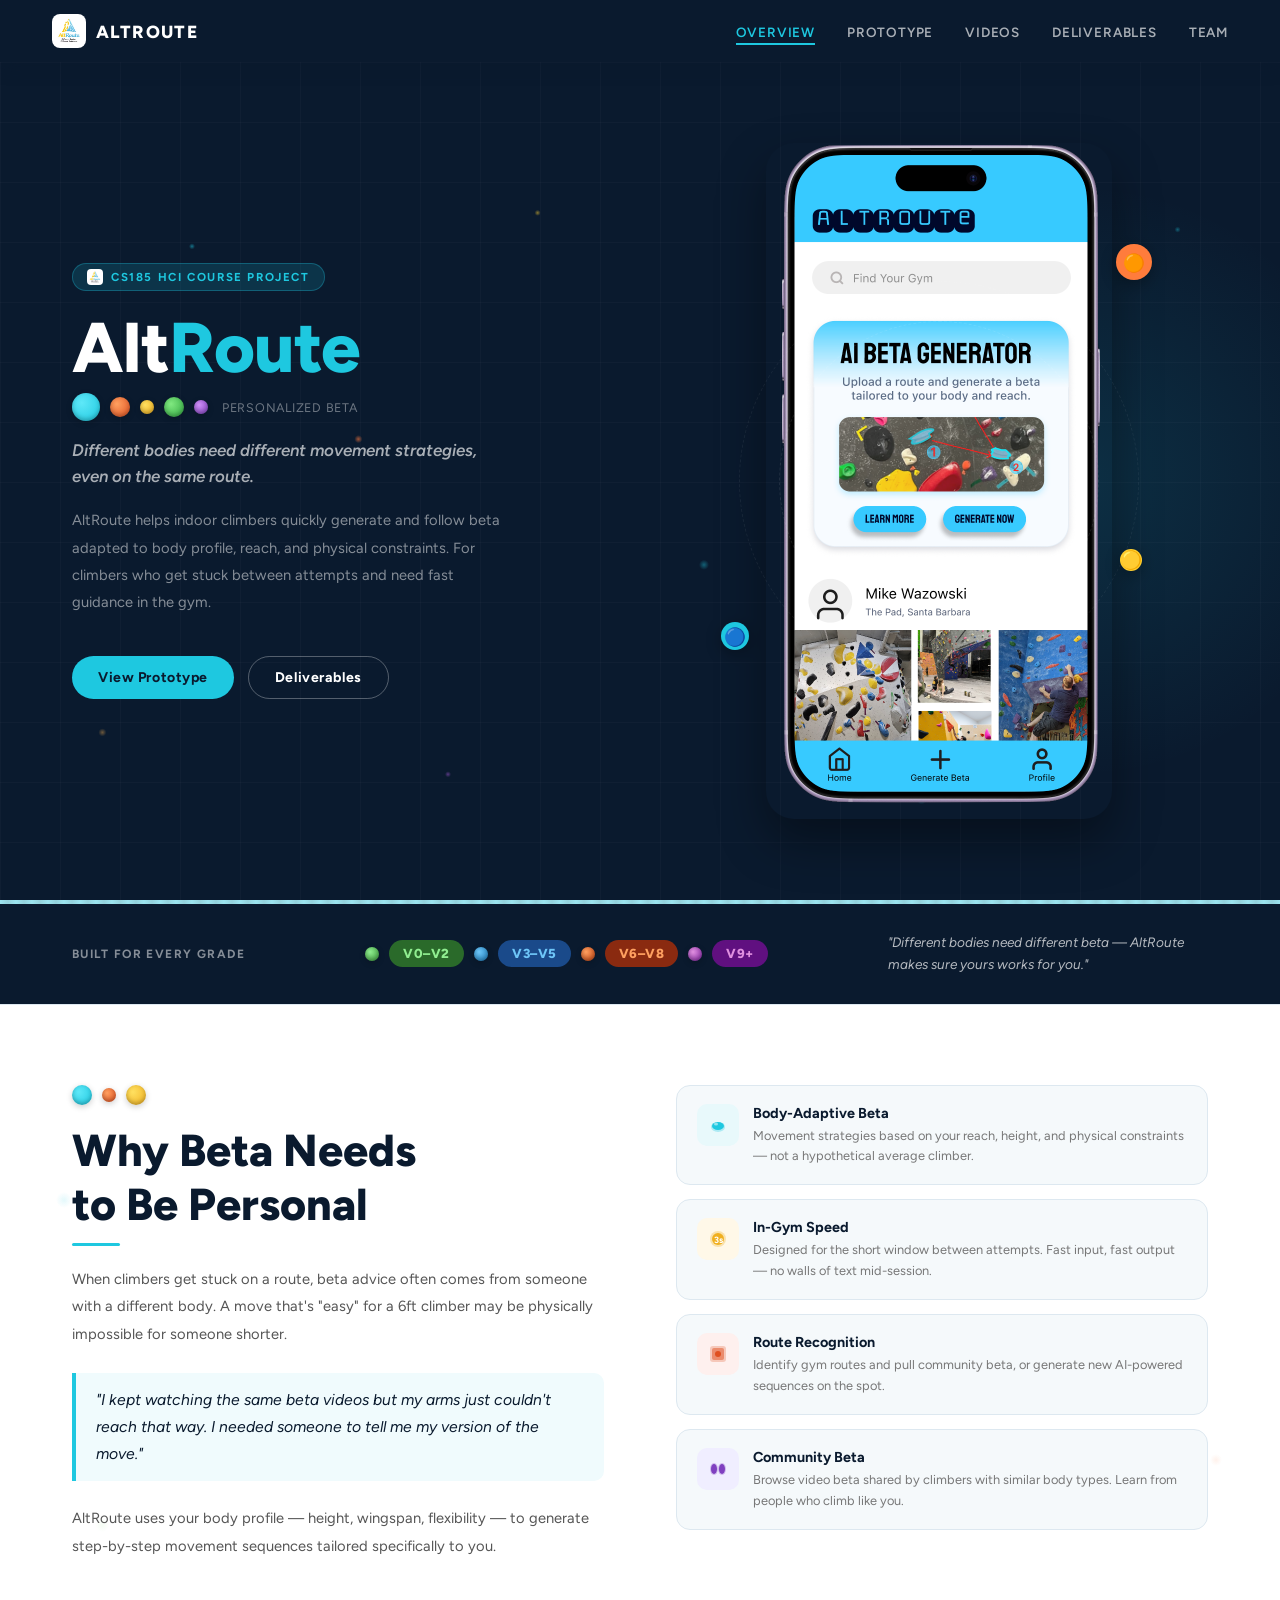
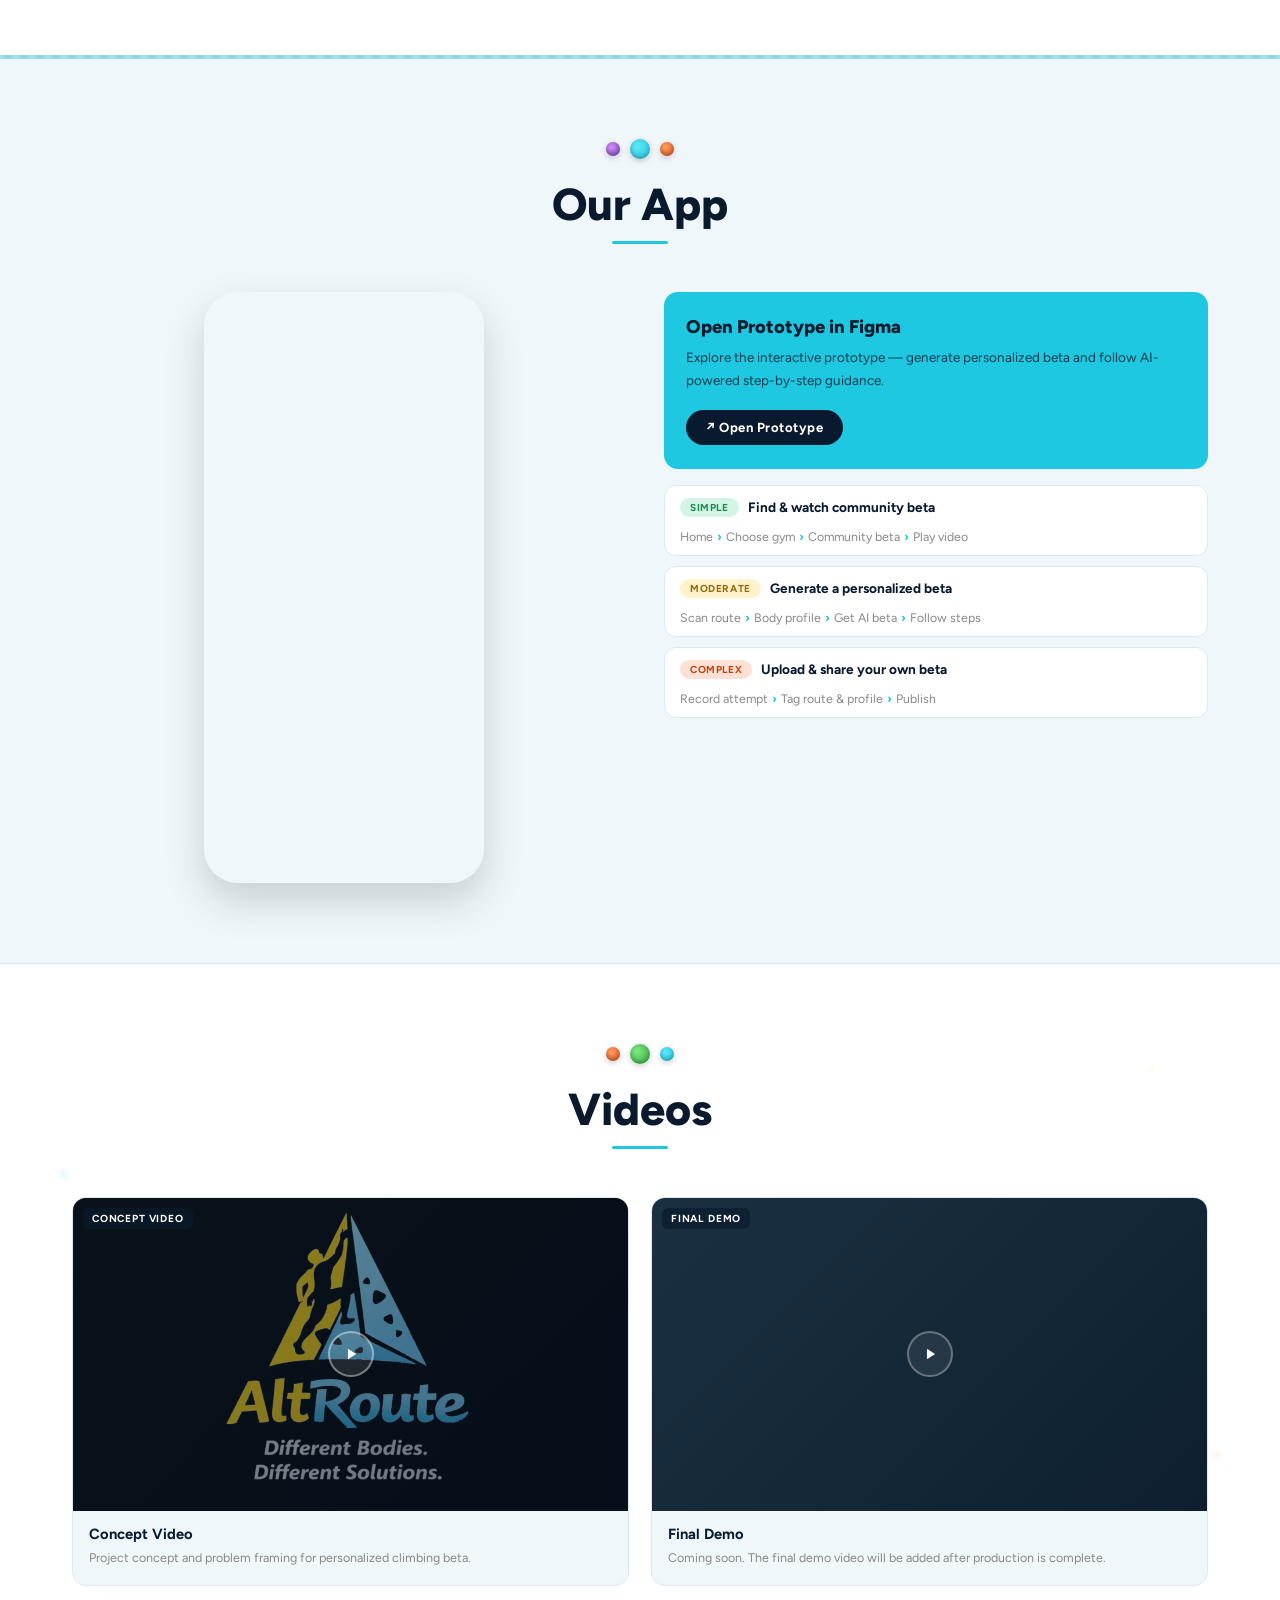
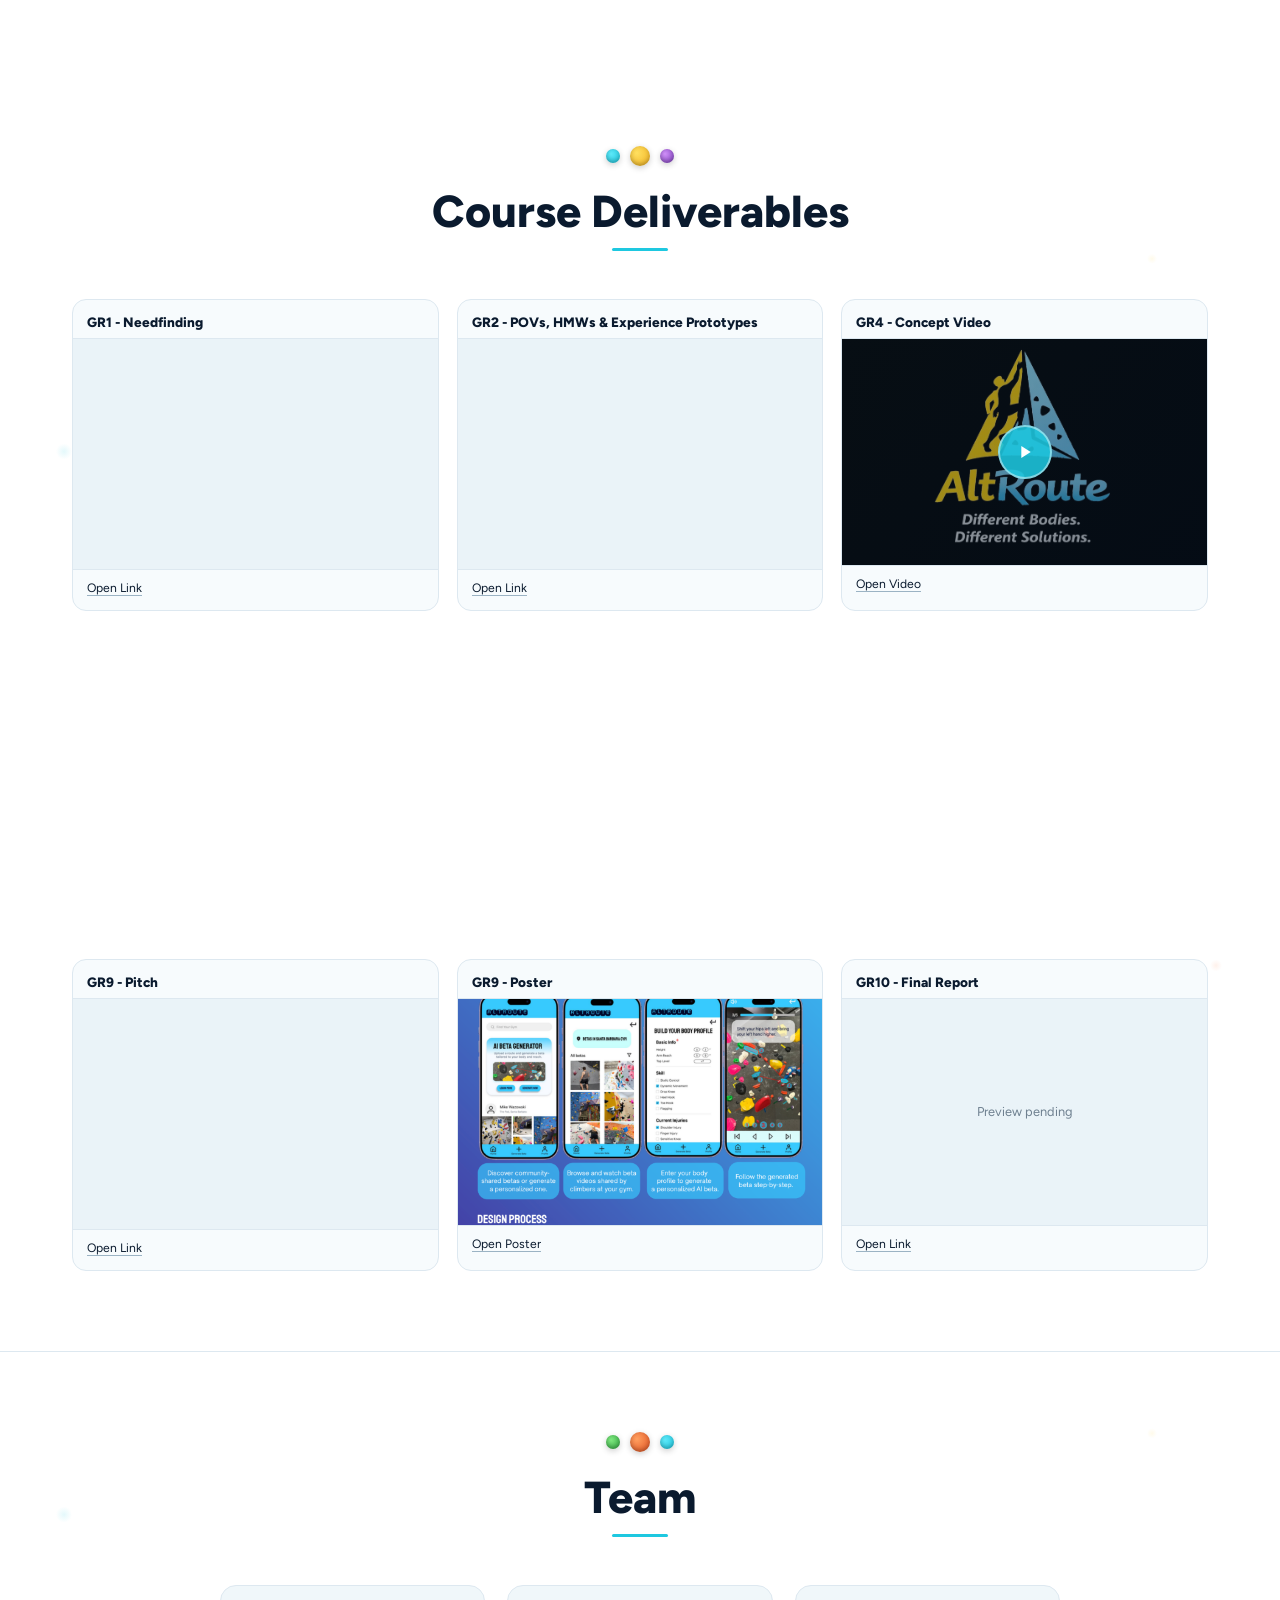
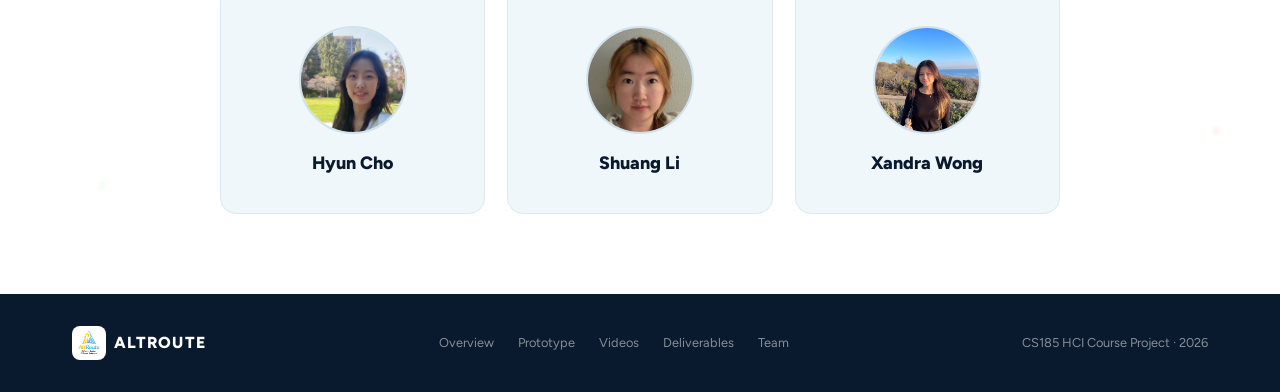
==== commit c7d927a3: "update GR9" ====
--- a/index.html
+++ b/index.html
@@ -108,7 +108,14 @@
 .btn-ghost:hover { border-color: white; background: rgba(255,255,255,0.08); }
 
 .hero-right { display: flex; justify-content: center; position: relative; z-index: 1; }
-.phone-wrap { position: relative; width: min(360px, 78vw); animation: float 5s ease-in-out infinite; }
+.phone-wrap {
+  position: relative;
+  width: min(346px, 78vw);
+  animation: float 5s ease-in-out infinite;
+  will-change: transform;
+  transform: translateZ(0);
+  backface-visibility: hidden;
+}
 @keyframes float { 0%,100%{transform:translateY(0)} 50%{transform:translateY(-12px)} }
 
 .chalk-ring {
@@ -132,7 +139,14 @@
 .phone-body { flex: 1; background: white; display: flex; flex-direction: column; overflow: hidden; }
 .phone-shot { width: 100%; height: 100%; object-fit: cover; display: block; }
 .phone-proto-embed { flex: 1; width: 100%; border: none; }
-.hero-proto-shot { width: 100%; height: auto; display: block; border-radius: 28px; box-shadow: 0 22px 48px rgba(0,0,0,0.38); }
+.hero-proto-shot {
+  width: 100%;
+  height: auto;
+  display: block;
+  border-radius: 28px;
+  box-shadow: 0 22px 48px rgba(0,0,0,0.38);
+  image-rendering: -webkit-optimize-contrast;
+}
 .phone-header { background: #1ec8e0; padding: 10px 14px 12px; font-weight: 800; font-size: 1.3rem; letter-spacing: 0.1em; text-transform: uppercase; color: #0a1a2e; }
 .phone-content { flex: 1; padding: 11px 12px; display: flex; flex-direction: column; gap: 9px; overflow: hidden; }
 .phone-search { background: #f0f0f0; border-radius: 20px; padding: 7px 12px; font-size: 0.67rem; color: #999; display: flex; align-items: center; gap: 5px; }
@@ -311,8 +325,34 @@
 .d-card { background: #f7fbfd; border: 1.5px solid #dde8f0; border-radius: 14px; overflow: hidden; }
 .d-head { padding: 14px 14px 8px; font-size: 0.85rem; font-weight: 800; color: #0a1a2e; }
 .d-preview { aspect-ratio: 16/10; background: #eaf3f8; border-top: 1px solid #dde8f0; border-bottom: 1px solid #dde8f0; position: relative; }
+.d-preview a { display: block; width: 100%; height: 100%; }
 .d-preview iframe { width: 100%; height: 100%; border: none; }
 .d-preview img { width: 100%; height: 100%; object-fit: cover; display: block; }
+.d-preview-video { position: relative; overflow: hidden; }
+.d-preview-video::after {
+  content: "";
+  position: absolute;
+  inset: 0;
+  background: linear-gradient(135deg, rgba(20,40,56,0.35), rgba(10,26,46,0.45));
+  pointer-events: none;
+}
+.d-play {
+  position: absolute;
+  top: 50%;
+  left: 50%;
+  transform: translate(-50%, -50%);
+  width: 54px;
+  height: 54px;
+  border-radius: 50%;
+  z-index: 2;
+  border: 2px solid rgba(255,255,255,0.45);
+  background: rgba(30,200,224,0.88);
+  display: grid;
+  place-items: center;
+  transition: transform 0.18s ease, background 0.18s ease;
+}
+.d-play svg { width: 16px; height: 16px; fill: #fff; margin-left: 2px; }
+.d-preview-video:hover .d-play { transform: translate(-50%, -50%) scale(1.05); background: #1ec8e0; }
 .d-preview-empty { height: 100%; display: grid; place-items: center; font-size: 0.8rem; color: #6f8090; text-align: center; padding: 12px; }
 .d-links { padding: 10px 14px 14px; display: flex; gap: 10px; flex-wrap: wrap; }
 .d-links a { font-size: 0.76rem; color: #0a1a2e; text-decoration: none; border-bottom: 1px solid #9bb3c4; }
@@ -491,14 +531,14 @@
   <div class="proto-layout">
     <div class="reveal">
       <div class="proto-embed-wrap">
-        <iframe src="https://www.figma.com/embed?embed_host=share&hide-ui=1&url=https://www.figma.com/proto/mm2RdzlnWcByrynOd0TpXq/AltRoute?node-id=0-1&t=cCM0v3kg4W2yWc03-1" allowfullscreen title="AltRoute Figma Prototype"></iframe>
+        <iframe src="https://www.figma.com/embed?embed_host=share&hide-ui=1&url=https://www.figma.com/proto/mm2RdzlnWcByrynOd0TpXq/AltRoute?node-id=534-2516&p=f&t=t2ydLlWDmUYe9aXR-1&scaling=scale-down&content-scaling=fixed&page-id=344%3A293&starting-point-node-id=534%3A2516&show-proto-sidebar=1" allowfullscreen title="AltRoute Figma Prototype"></iframe>
       </div>
     </div>
     <div class="proto-side reveal" style="transition-delay:0.12s">
       <div class="proto-cta">
         <h3>Open Prototype in Figma</h3>
         <p>Explore the interactive prototype — generate personalized beta and follow AI-powered step-by-step guidance.</p>
-        <a href="https://www.figma.com/proto/mm2RdzlnWcByrynOd0TpXq/AltRoute?node-id=0-1&t=cCM0v3kg4W2yWc03-1" target="_blank" rel="noopener" class="btn-dark">↗ Open Prototype</a>
+        <a href="https://www.figma.com/proto/mm2RdzlnWcByrynOd0TpXq/AltRoute?node-id=534-2516&p=f&t=t2ydLlWDmUYe9aXR-1&scaling=scale-down&content-scaling=fixed&page-id=344%3A293&starting-point-node-id=534%3A2516&show-proto-sidebar=1" target="_blank" rel="noopener" class="btn-dark">↗ Open Prototype</a>
       </div>
       <div class="task-list">
         <div class="task">
@@ -588,8 +628,11 @@
     </article>
     <article class="d-card reveal" style="transition-delay:0.1s">
       <div class="d-head">GR4 - Concept Video</div>
-      <div class="d-preview">
-        <img src="images/concept-video.jpg" alt="GR4 concept video preview">
+      <div class="d-preview d-preview-video">
+        <a href="https://www.youtube.com/embed/RCPi7rZCIkg?autoplay=1" target="_blank" rel="noopener" aria-label="Open GR4 concept video">
+          <img src="images/concept-video.jpg" alt="GR4 concept video preview">
+          <span class="d-play" aria-hidden="true"><svg viewBox="0 0 24 24"><polygon points="5 3 19 12 5 21 5 3"/></svg></span>
+        </a>
       </div>
       <div class="d-links"><a href="https://www.youtube.com/embed/RCPi7rZCIkg?autoplay=1" target="_blank" rel="noopener">Open Video</a></div>
     </article>
@@ -611,11 +654,29 @@
       </div>
     </article>
     <article class="d-card reveal" style="transition-delay:0.25s">
-      <div class="d-head">GR9 - Poster, Pitch &amp; Video of the Figma hi-fi prototype</div>
-      <div class="d-preview"><div class="d-preview-empty">Upload materials by noon today.</div></div>
-      <div class="d-links"><a href="https://www.canva.com/" target="_blank" rel="noopener">Open Link</a></div>
+      <div class="d-head">GR8 - Wizard-of-Oz Testing &amp; Mid-Fi Refinement</div>
+      <div class="d-preview">
+        <iframe src="https://www.canva.com/design/DAHDUPCFb1A/RvDFJ61i6n3fVSazHSEW7w/view?embed" loading="lazy" title="GR8 preview"></iframe>
+      </div>
+      <div class="d-links"><a href="https://www.canva.com/design/DAHDUPCFb1A/RvDFJ61i6n3fVSazHSEW7w/view?utm_content=DAHDUPCFb1A&utm_campaign=designshare&utm_medium=link2&utm_source=uniquelinks&utlId=h8bb4b09dcf" target="_blank" rel="noopener">Open Link</a></div>
     </article>
     <article class="d-card reveal" style="transition-delay:0.3s">
+      <div class="d-head">GR9 - Pitch</div>
+      <div class="d-preview">
+        <iframe src="https://www.canva.com/design/DAHDqYz70DM/n_ArFcN7XSENsX-XjV0rlw/view?embed" loading="lazy" title="GR9 pitch preview"></iframe>
+      </div>
+      <div class="d-links">
+        <a href="https://www.canva.com/design/DAHDqYz70DM/n_ArFcN7XSENsX-XjV0rlw/view?utm_content=DAHDqYz70DM&utm_campaign=designshare&utm_medium=link2&utm_source=uniquelinks&utlId=h05721d6c76" target="_blank" rel="noopener">Open Link</a>
+      </div>
+    </article>
+    <article class="d-card reveal" style="transition-delay:0.35s">
+      <div class="d-head">GR9 - Poster</div>
+      <div class="d-preview">
+        <img src="images/poster.jpg" alt="GR9 poster preview">
+      </div>
+      <div class="d-links"><a href="images/poster.jpg" target="_blank" rel="noopener">Open Poster</a></div>
+    </article>
+    <article class="d-card reveal" style="transition-delay:0.4s">
       <div class="d-head">GR10 - Final Report</div>
       <div class="d-preview"><div class="d-preview-empty">Preview pending</div></div>
       <div class="d-links"><a href="https://docs.google.com/" target="_blank" rel="noopener">Open Link</a></div>
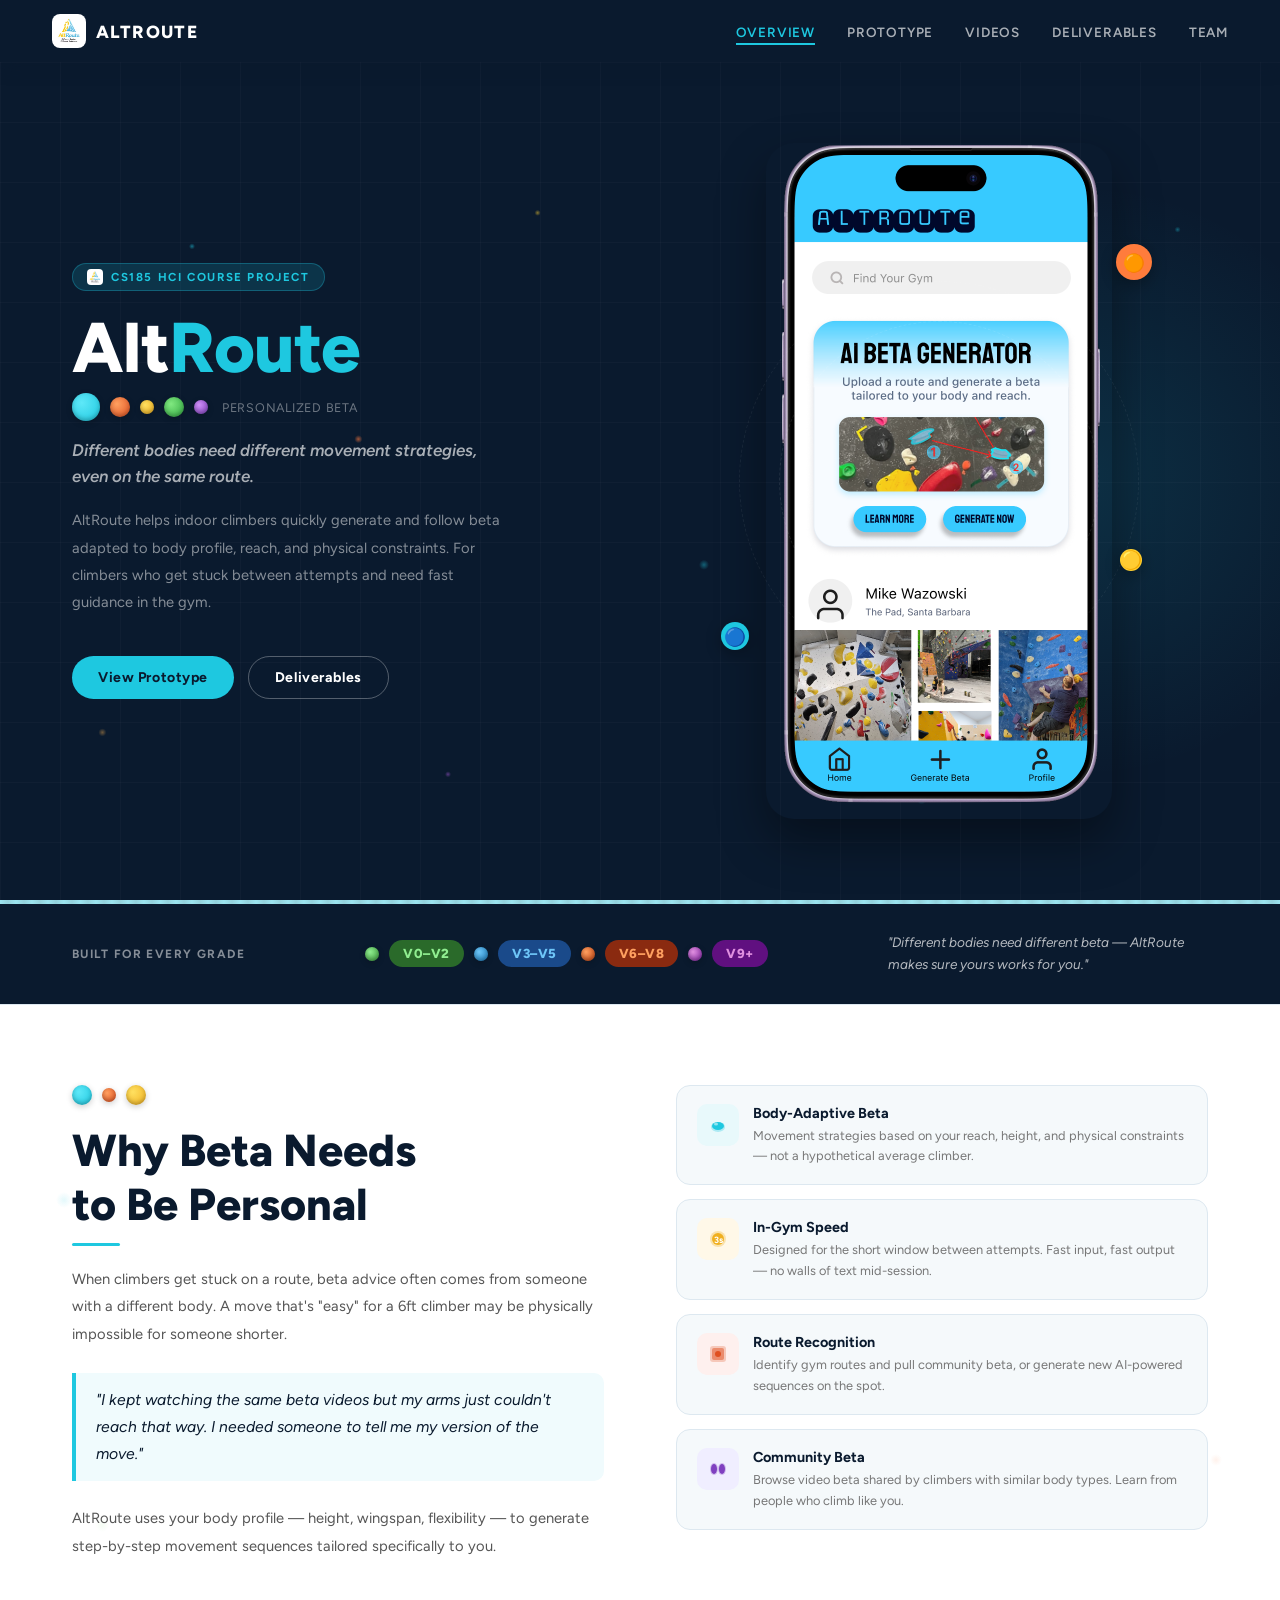
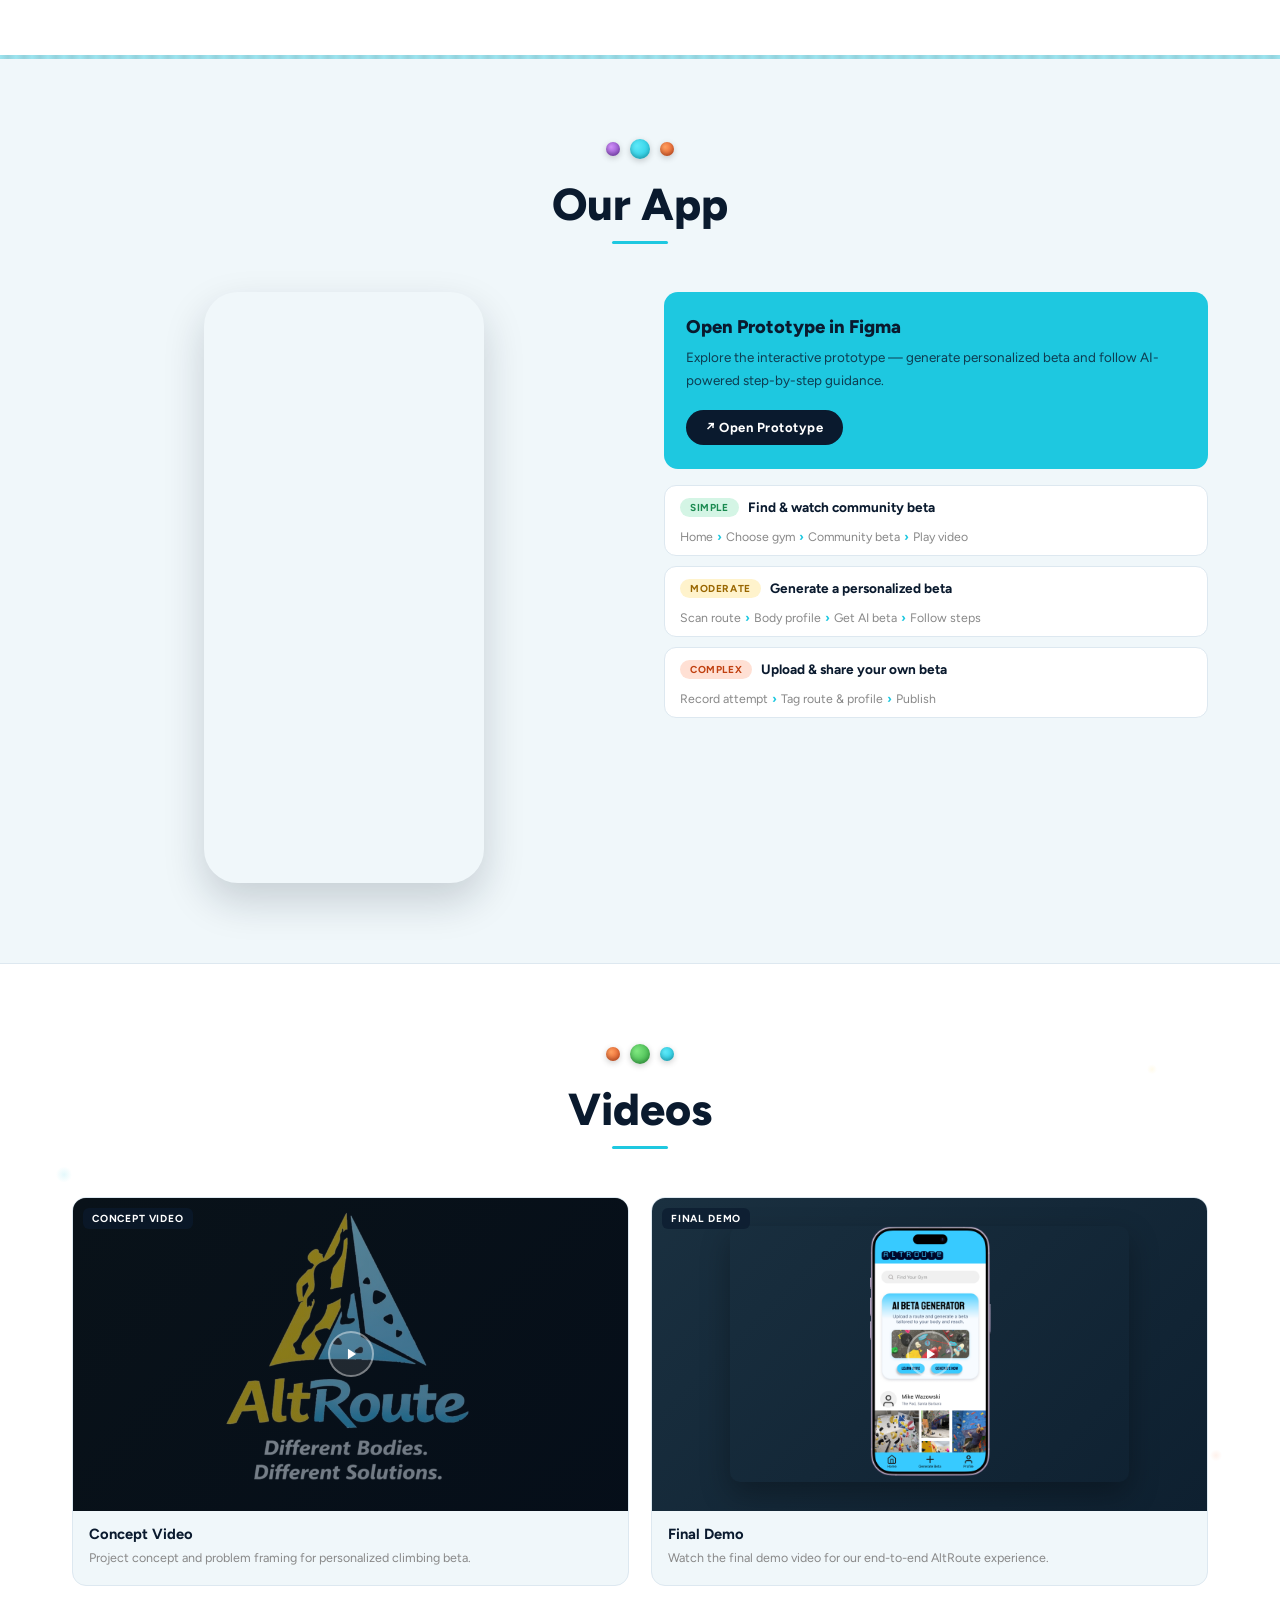
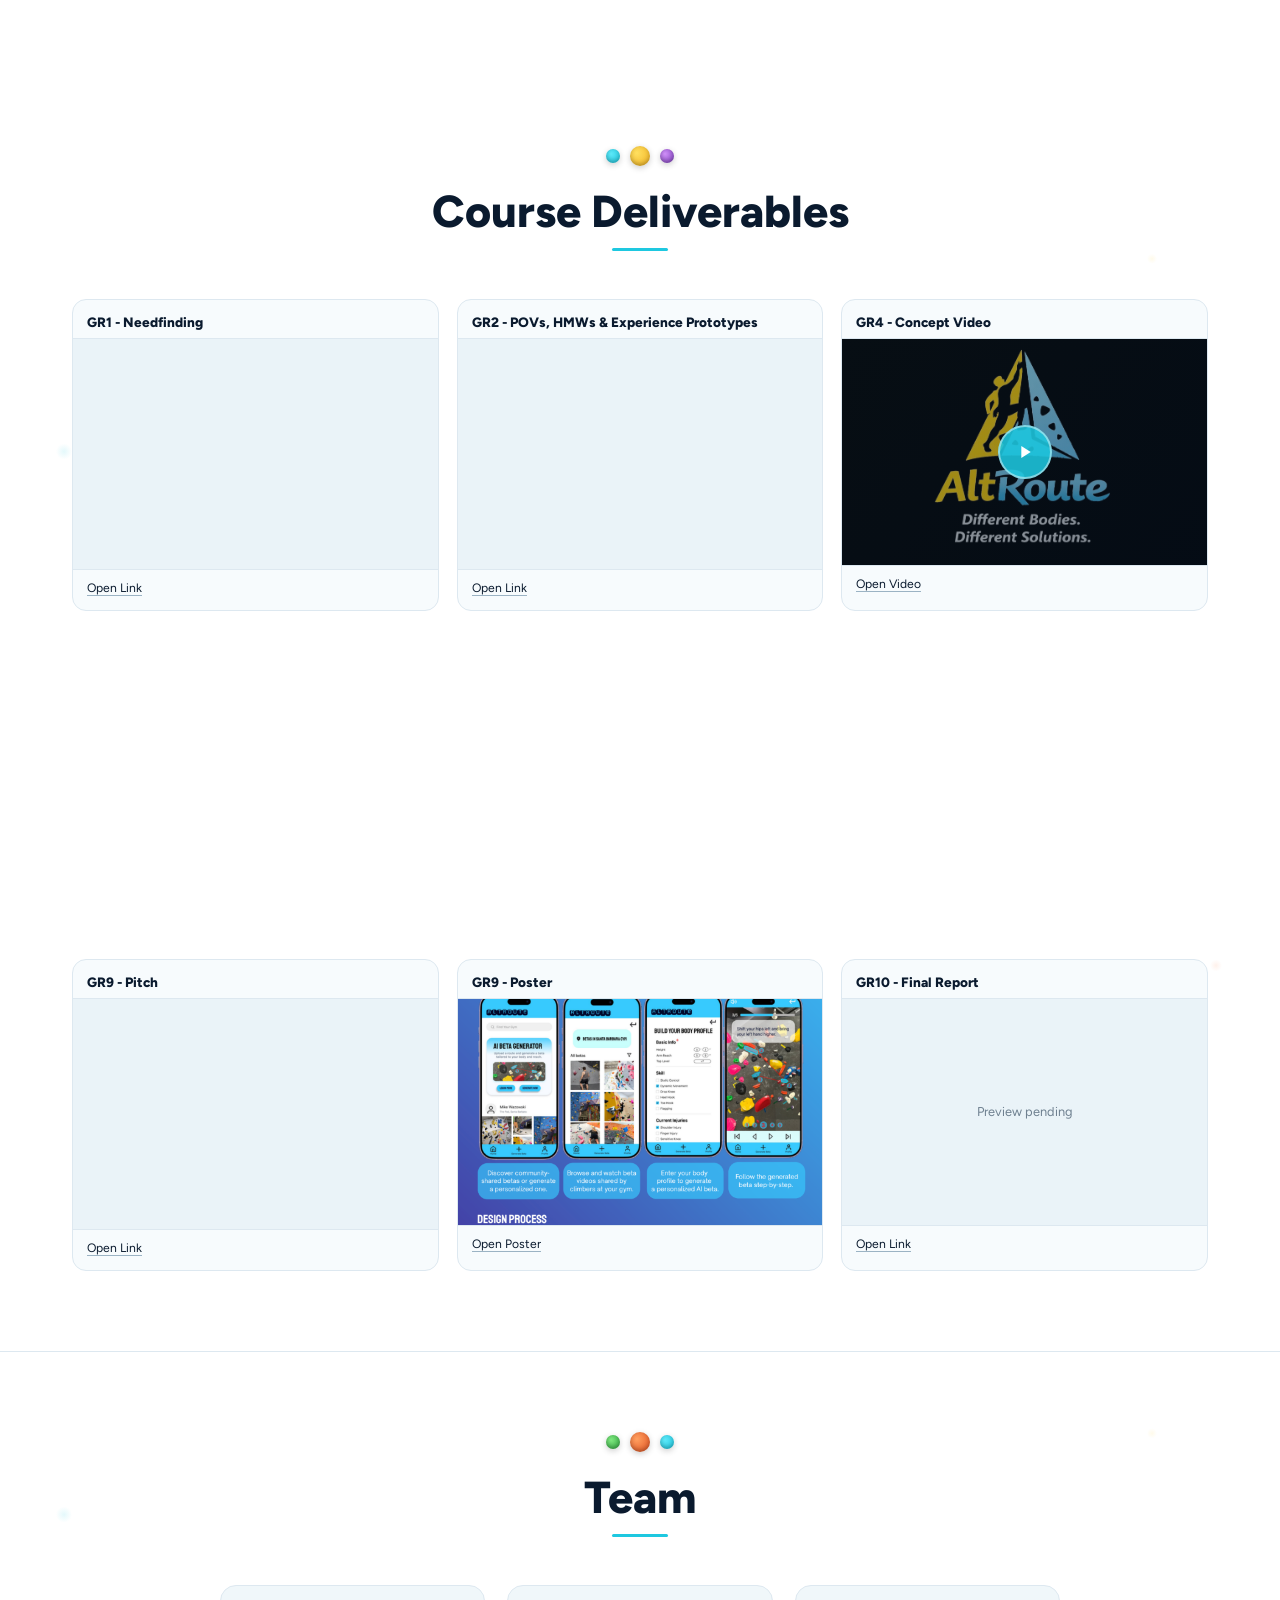
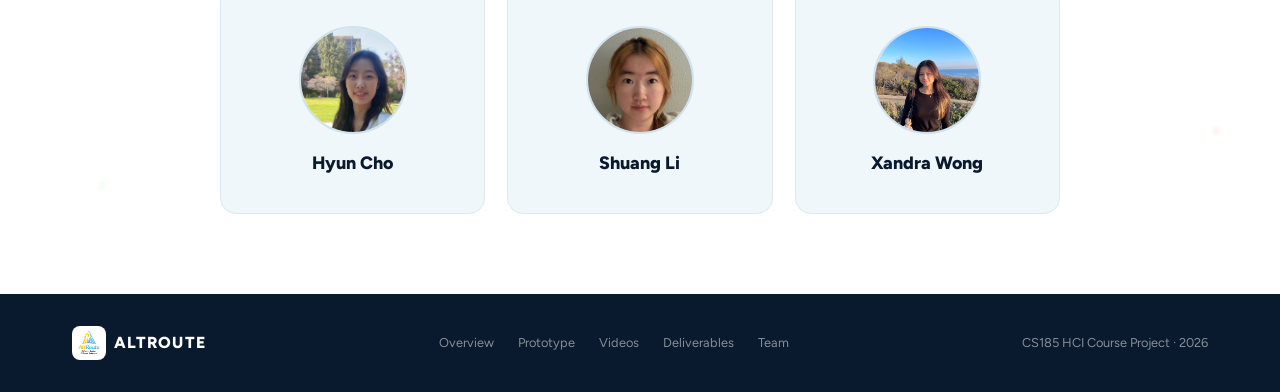
==== commit f10cf8b3: "update demo video" ====
--- a/index.html
+++ b/index.html
@@ -296,8 +296,9 @@
 .vthumb { aspect-ratio: 16/9; position: relative; display: flex; align-items: center; justify-content: center; overflow: hidden; }
 .vthumb-bg { position: absolute; inset: 0; }
 .vthumb-img { position: absolute; inset: 0; width: 100%; height: 100%; object-fit: cover; display: block; }
+.vthumb-img-home { width: 72%; height: auto; max-height: 82%; object-fit: contain; position: relative; z-index: 1; border-radius: 10px; box-shadow: 0 12px 30px rgba(0,0,0,0.3); }
 .vtag { position: absolute; top: 10px; left: 10px; z-index: 1; background: rgba(10,26,46,0.7); color: white; font-size: 0.64rem; font-weight: 700; letter-spacing: 0.08em; text-transform: uppercase; padding: 4px 9px; border-radius: 6px; }
-.vplay { width: 46px; height: 46px; border-radius: 50%; z-index: 1; border: 2px solid rgba(255,255,255,0.4); background: rgba(255,255,255,0.1); display: grid; place-items: center; transition: background 0.2s; }
+.vplay { width: 46px; height: 46px; border-radius: 50%; z-index: 2; border: 2px solid rgba(255,255,255,0.4); background: rgba(255,255,255,0.1); display: grid; place-items: center; transition: background 0.2s; position: absolute; left: 50%; top: 50%; transform: translate(-50%, -50%); }
 .vcard:hover .vplay { background: #1ec8e0; border-color: #1ec8e0; }
 .vplay svg { fill: white; width: 14px; height: 14px; margin-left: 3px; }
 .vinfo { padding: 14px 16px 18px; }
@@ -585,16 +586,17 @@
         </div>
       </a>
     </div>
-    <div class="vcard pending reveal" style="transition-delay:0.1s">
-      <a href="javascript:void(0)" aria-disabled="true">
+    <div class="vcard reveal" style="transition-delay:0.1s">
+      <a href="https://youtu.be/8ZfZVzqD3sw" target="_blank" rel="noopener">
         <div class="vthumb">
+          <img class="vthumb-img-home" src="images/prototype-home.png" alt="Final demo homepage preview">
           <div class="vthumb-bg" style="background:linear-gradient(135deg,#1a3040,#0e2030)"></div>
           <div class="vtag">Final Demo</div>
           <div class="vplay"><svg viewBox="0 0 24 24"><polygon points="5 3 19 12 5 21 5 3"/></svg></div>
         </div>
         <div class="vinfo">
           <h4>Final Demo</h4>
-          <p>Coming soon. The final demo video will be added after production is complete.</p>
+          <p>Watch the final demo video for our end-to-end AltRoute experience.</p>
         </div>
       </a>
     </div>
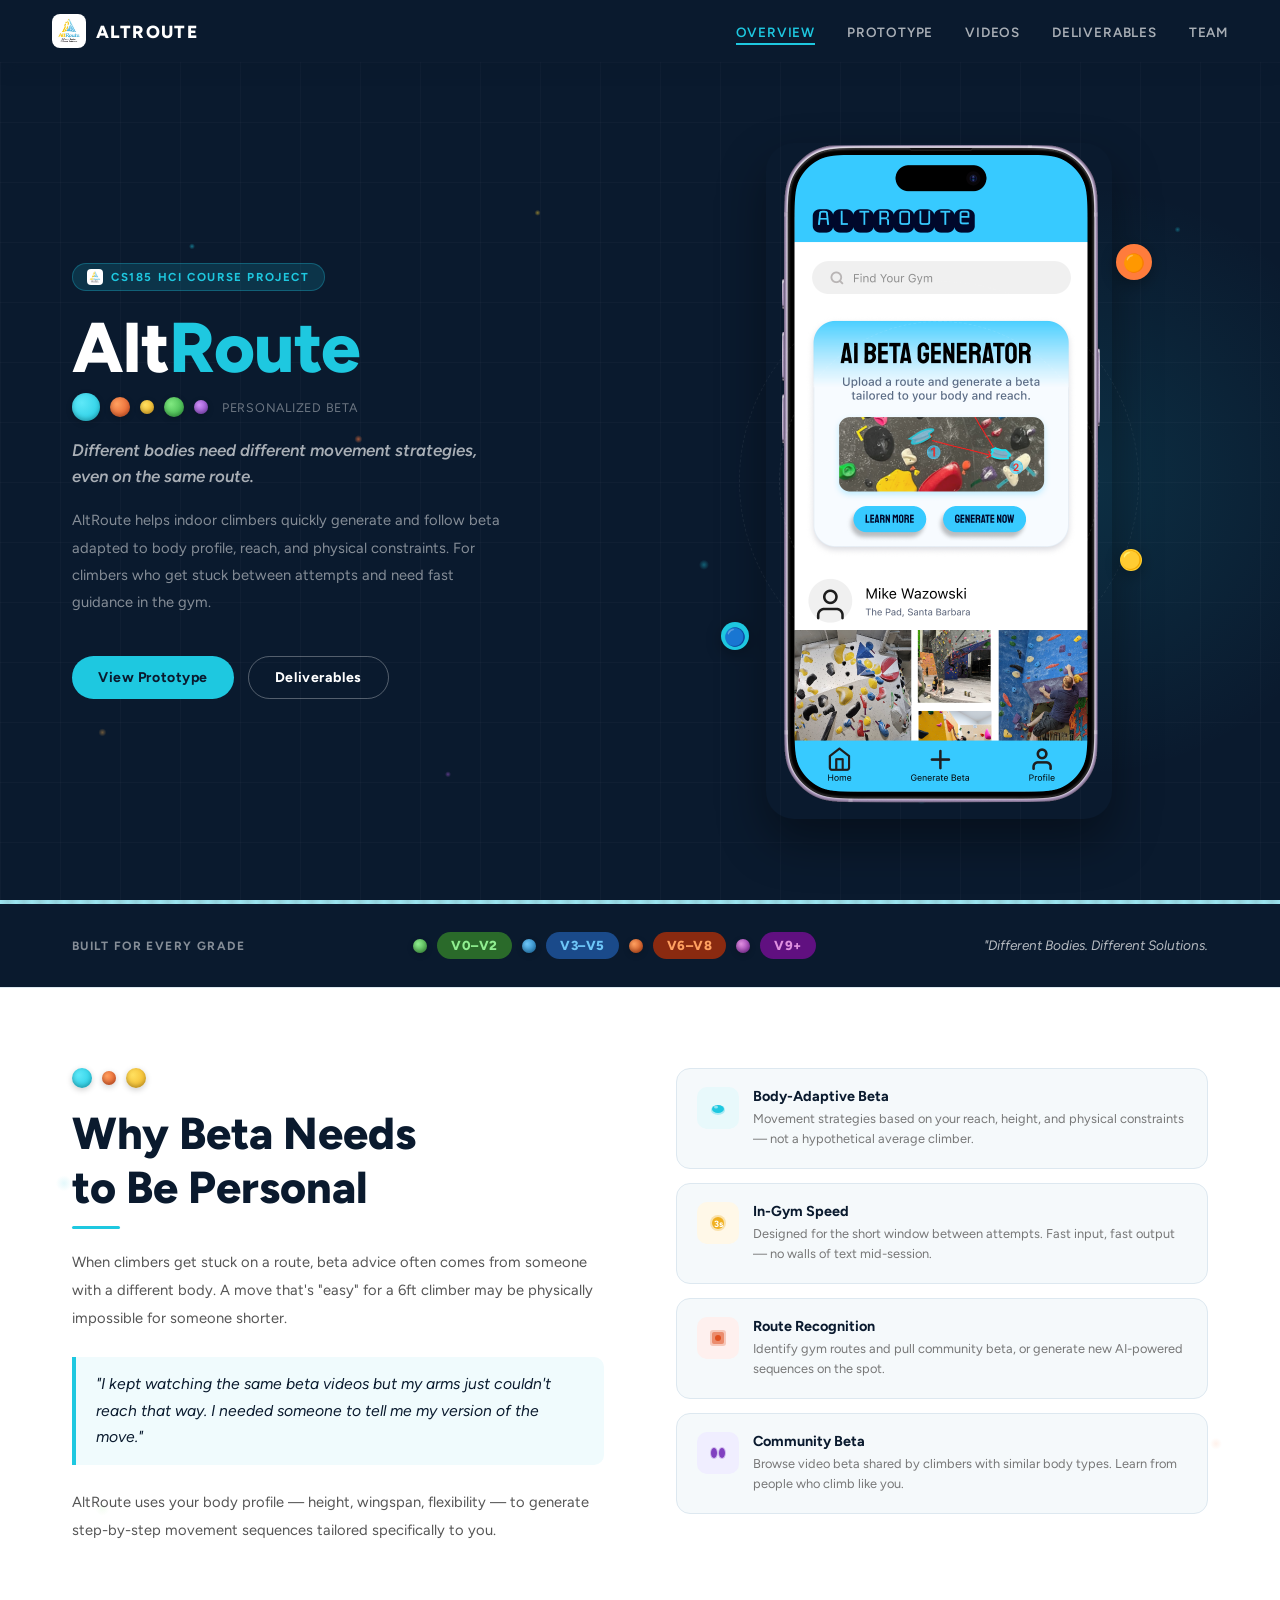
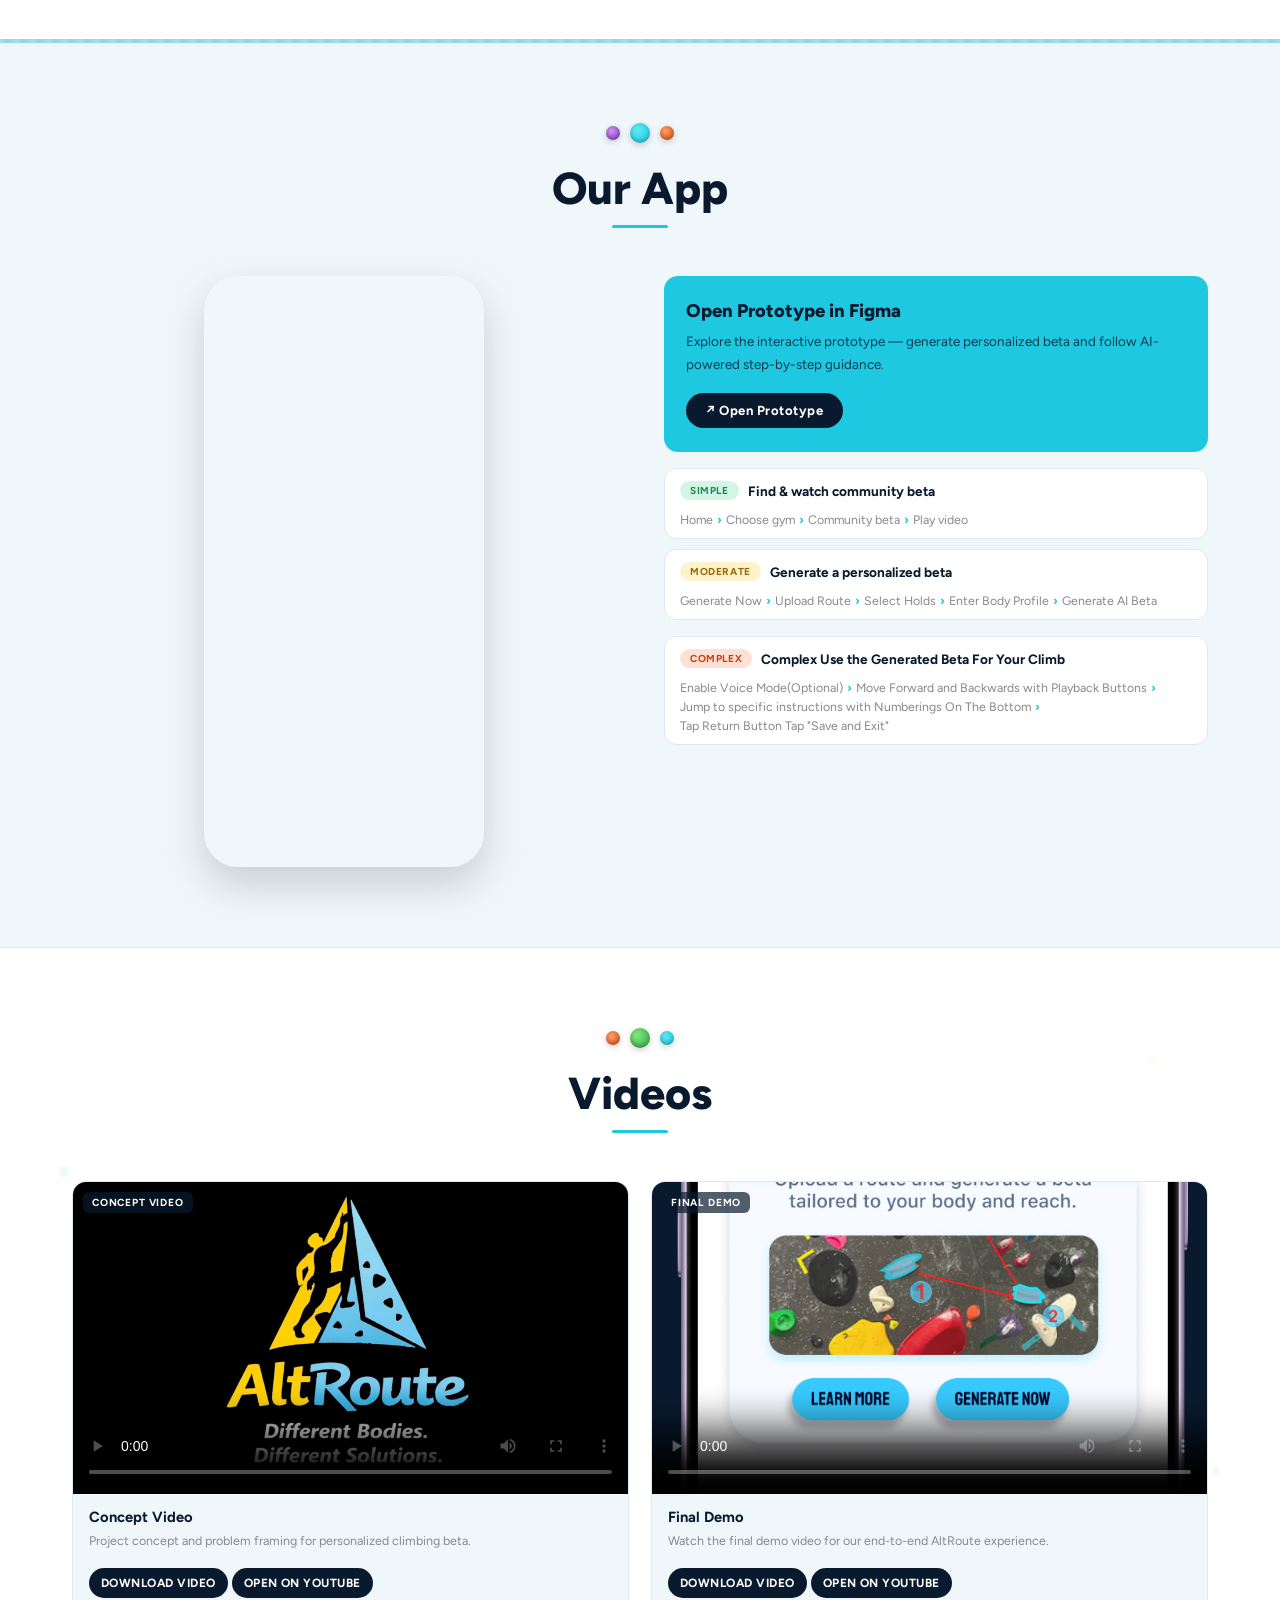
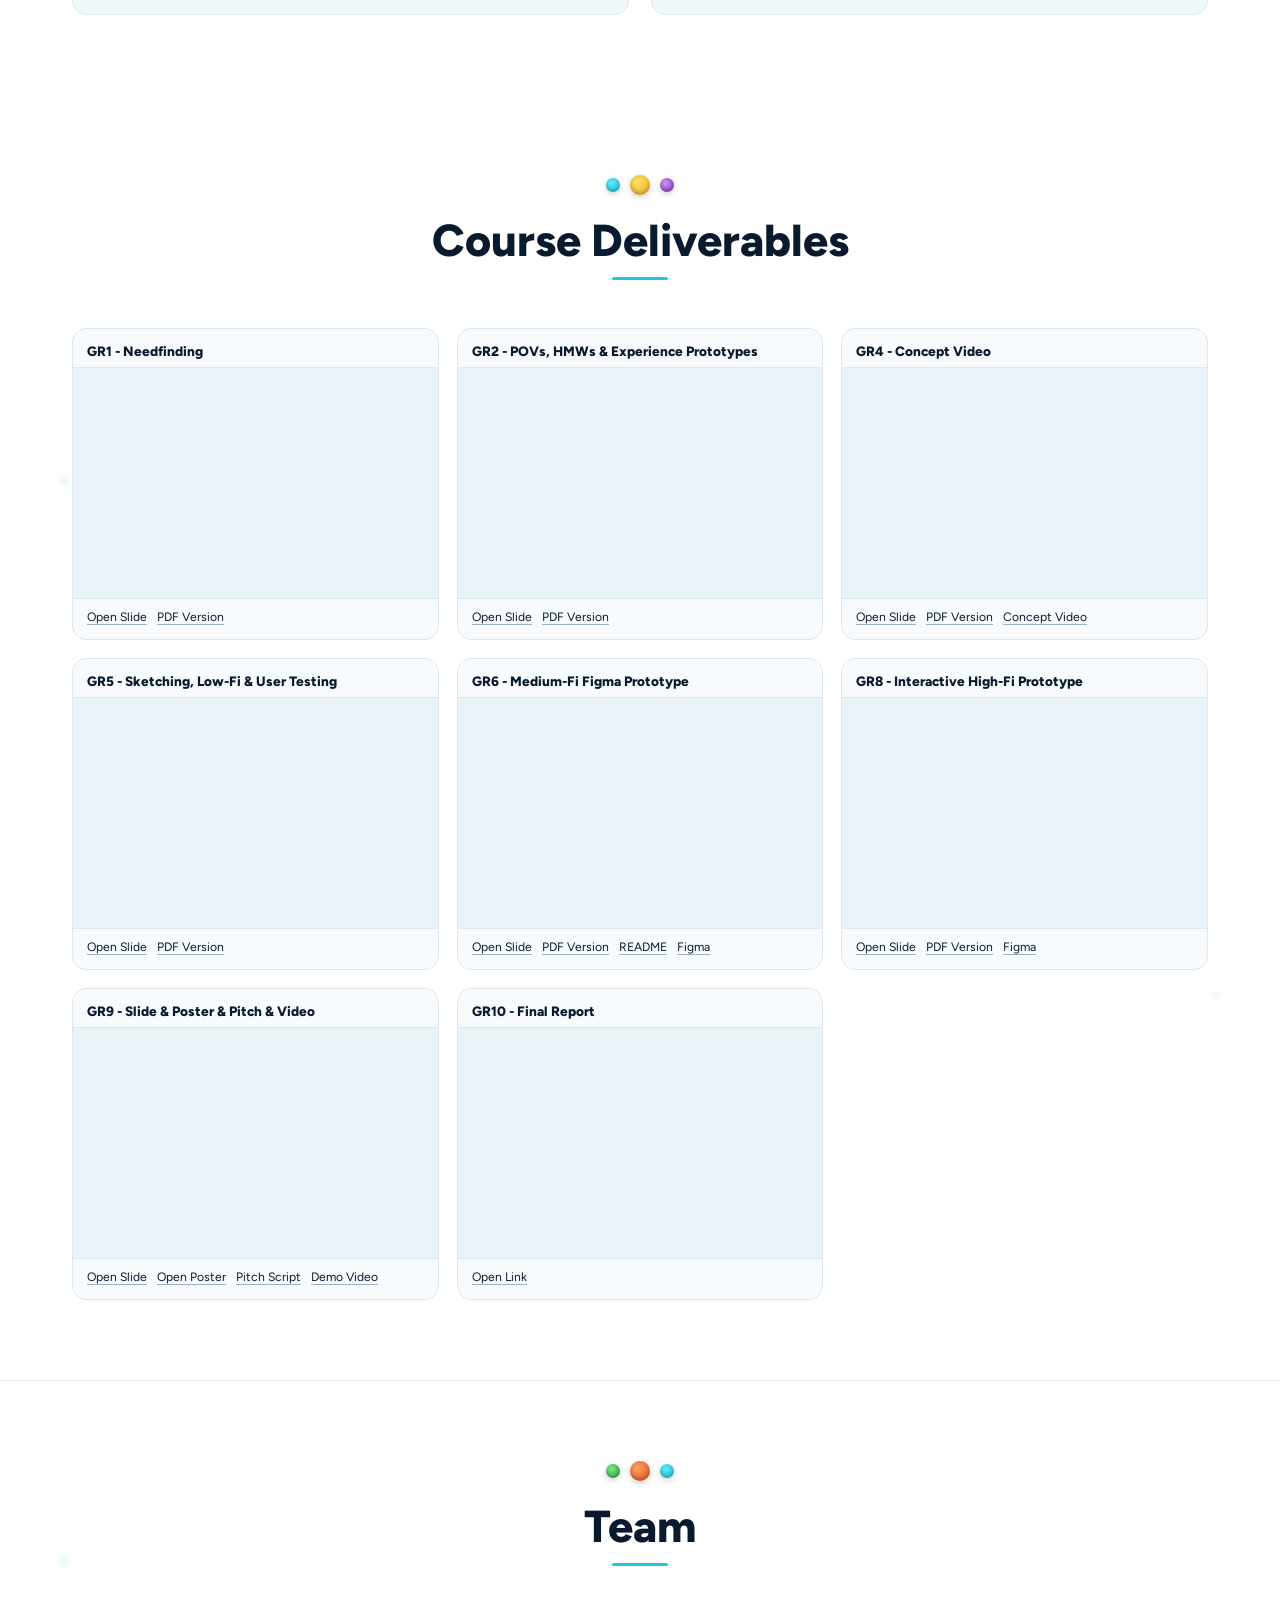
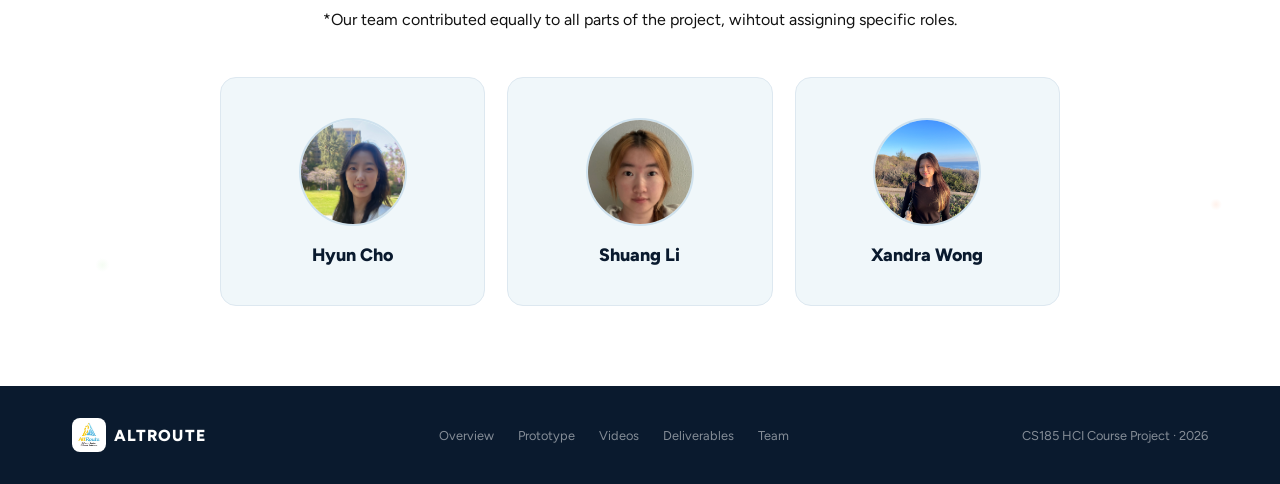
==== commit 264aa2f5: "update links" ====
--- a/index.html
+++ b/index.html
@@ -294,6 +294,7 @@
 .vcard:hover { transform: translateY(-4px); box-shadow: 0 12px 36px rgba(30,200,224,0.15); border-color: #1ec8e0; }
 .vcard a { text-decoration: none; color: inherit; display: block; }
 .vthumb { aspect-ratio: 16/9; position: relative; display: flex; align-items: center; justify-content: center; overflow: hidden; }
+.vthumb video { position: absolute; inset: 0; width: 100%; height: 100%; object-fit: cover; display: block; background: #0a1a2e; }
 .vthumb-bg { position: absolute; inset: 0; }
 .vthumb-img { position: absolute; inset: 0; width: 100%; height: 100%; object-fit: cover; display: block; }
 .vthumb-img-home { width: 72%; height: auto; max-height: 82%; object-fit: contain; position: relative; z-index: 1; border-radius: 10px; box-shadow: 0 12px 30px rgba(0,0,0,0.3); }
@@ -304,6 +305,11 @@
 .vinfo { padding: 14px 16px 18px; }
 .vinfo h4 { font-size: 0.92rem; font-weight: 700; color: #0a1a2e; margin-bottom: 5px; }
 .vinfo p { font-size: 0.78rem; color: #888; line-height: 1.55; }
+.vactions { padding: 0 16px 16px; }
+.vactions .vdownload { display: inline-flex; align-items: center; padding: 8px 12px; border-radius: 999px; background: #0a1a2e; color: #ffffff; font-size: 0.74rem; font-weight: 700; letter-spacing: 0.04em; text-transform: uppercase; text-decoration: none; }
+.vactions .vdownload:hover { background: #1ec8e0; }
+.vactions .vyt-link { display: inline-flex; align-items: center; padding: 8px 12px; border-radius: 999px; background: #0a1a2e; color: #ffffff; font-size: 0.74rem; font-weight: 700; letter-spacing: 0.04em; text-transform: uppercase; text-decoration: none; }
+.vactions .vyt-link:hover { background: #1ec8e0; }
 .vcard.pending { opacity: 0.92; }
 .vcard.pending .vplay { border-color: rgba(255,255,255,0.3); background: rgba(255,255,255,0.08); }
 .vcard.pending:hover { transform: none; box-shadow: none; border-color: #dde8f0; }
@@ -477,7 +483,7 @@
     <div class="hold-dot sm" style="background:radial-gradient(circle at 35% 35%,#e090e0,#8020a0)"></div>
     <span class="grade-pill" style="background:#601080;color:#e090e0">V9+</span>
   </div>
-  <p class="grade-strip-text">"Different bodies need different beta — AltRoute makes sure yours works for <em>you</em>."</p>
+  <p class="grade-strip-text">"Different Bodies. Different Solutions.</p>
 </div>
 
 <div class="divider"></div>
@@ -548,11 +554,12 @@
         </div>
         <div class="task">
           <div class="task-h"><span class="chip cy">Moderate</span> Generate a personalized beta</div>
-          <div class="task-steps"><span>Scan route</span><span class="arr">›</span><span>Body profile</span><span class="arr">›</span><span>Get AI beta</span><span class="arr">›</span><span>Follow steps</span></div>
+          <div class="task-steps"><span>Generate Now</span><span class="arr">›</span><span>Upload Route</span><span class="arr">›</span><span>Select Holds</span><span class="arr">›</span><span>Enter Body Profile</span><span class="arr">›</span><span>Generate AI Beta</span></div>
+        </div>
         </div>
         <div class="task">
-          <div class="task-h"><span class="chip cr">Complex</span> Upload &amp; share your own beta</div>
-          <div class="task-steps"><span>Record attempt</span><span class="arr">›</span><span>Tag route &amp; profile</span><span class="arr">›</span><span>Publish</span></div>
+          <div class="task-h"><span class="chip cr">Complex</span> Complex Use the Generated Beta For Your Climb</div>
+          <div class="task-steps"><span>Enable Voice Mode(Optional)</span><span class="arr">›</span><span>Move Forward and Backwards with Playback Buttons</span><span class="arr">›</span><span>Jump to specific instructions with Numberings On The Bottom</span><span class="arr">›</span><span>Tap Return Button Tap "Save and Exit"</span></div>
         </div>
       </div>
     </div>
@@ -573,32 +580,38 @@
   </div>
   <div class="video-grid">
     <div class="vcard reveal">
-      <a href="https://www.youtube.com/embed/RCPi7rZCIkg?autoplay=1" target="_blank" rel="noopener">
-        <div class="vthumb">
-          <img class="vthumb-img" src="images/concept-video.jpg" alt="Concept video preview">
-          <div class="vthumb-bg" style="background:linear-gradient(135deg,rgba(20,40,56,0.45),rgba(10,26,46,0.55))"></div>
-          <div class="vtag">Concept Video</div>
-          <div class="vplay"><svg viewBox="0 0 24 24"><polygon points="5 3 19 12 5 21 5 3"/></svg></div>
-        </div>
-        <div class="vinfo">
-          <h4>Concept Video</h4>
-          <p>Project concept and problem framing for personalized climbing beta.</p>
-        </div>
-      </a>
+      <div class="vthumb">
+        <video controls preload="metadata" poster="images/concept-video.jpg">
+          <source src="images/Altroute_ConceptVideo.mp4" type="video/mp4">
+          Your browser does not support the video tag.
+        </video>
+        <div class="vtag">Concept Video</div>
+      </div>
+      <div class="vinfo">
+        <h4>Concept Video</h4>
+        <p>Project concept and problem framing for personalized climbing beta.</p>
+      </div>
+      <div class="vactions">
+        <a class="vdownload" href="images/Altroute_ConceptVideo.mp4" download="Altroute_ConceptVideo.mp4">Download Video</a>
+        <a class="vyt-link" href="https://www.youtube.com/embed/RCPi7rZCIkg?autoplay=1" target="_blank" rel="noopener">Open on YouTube</a>
+      </div>
     </div>
     <div class="vcard reveal" style="transition-delay:0.1s">
-      <a href="https://youtu.be/8ZfZVzqD3sw" target="_blank" rel="noopener">
-        <div class="vthumb">
-          <img class="vthumb-img-home" src="images/prototype-home.png" alt="Final demo homepage preview">
-          <div class="vthumb-bg" style="background:linear-gradient(135deg,#1a3040,#0e2030)"></div>
-          <div class="vtag">Final Demo</div>
-          <div class="vplay"><svg viewBox="0 0 24 24"><polygon points="5 3 19 12 5 21 5 3"/></svg></div>
-        </div>
-        <div class="vinfo">
-          <h4>Final Demo</h4>
-          <p>Watch the final demo video for our end-to-end AltRoute experience.</p>
-        </div>
-      </a>
+      <div class="vthumb">
+        <video controls preload="metadata" poster="images/prototype-home.png">
+          <source src="images/Demo_Video.mp4" type="video/mp4">
+          Your browser does not support the video tag.
+        </video>
+        <div class="vtag">Final Demo</div>
+      </div>
+      <div class="vinfo">
+        <h4>Final Demo</h4>
+        <p>Watch the final demo video for our end-to-end AltRoute experience.</p>
+      </div>
+      <div class="vactions">
+        <a class="vdownload" href="images/Demo_Video.mp4" download="Demo_Video.mp4">Download Video</a>
+        <a class="vyt-link" href="https://youtu.be/8ZfZVzqD3sw" target="_blank" rel="noopener">Open on YouTube</a>
+      </div>
     </div>
   </div>
 </section>
@@ -619,69 +632,84 @@
       <div class="d-preview">
         <iframe src="https://www.canva.com/design/DAG_HPCtNrk/9oNdAyf0n5kb042dMcFSiw/view?embed" loading="lazy" title="GR1 preview"></iframe>
       </div>
-      <div class="d-links"><a href="https://www.canva.com/design/DAG_HPCtNrk/9oNdAyf0n5kb042dMcFSiw/view?utm_content=DAG_HPCtNrk&utm_campaign=designshare&utm_medium=link2&utm_source=uniquelinks&utlId=hc3a89ac27c" target="_blank" rel="noopener">Open Link</a></div>
+      <div class="d-links">
+        <a href="https://www.canva.com/design/DAG_HPCtNrk/9oNdAyf0n5kb042dMcFSiw/view?utm_content=DAG_HPCtNrk&utm_campaign=designshare&utm_medium=link2&utm_source=uniquelinks&utlId=hc3a89ac27c" target="_blank" rel="noopener">Open Slide</a>
+        <a href="images/GR1.pdf" target="_blank" rel="noopener">PDF Version</a>
+      </div>
     </article>
     <article class="d-card reveal" style="transition-delay:0.05s">
       <div class="d-head">GR2 - POVs, HMWs &amp; Experience Prototypes</div>
       <div class="d-preview">
         <iframe src="https://www.canva.com/design/DAG_sJnTq4s/Aed57qoflLDYb0aBLwb0_g/view?embed" loading="lazy" title="GR2 preview"></iframe>
       </div>
-      <div class="d-links"><a href="https://www.canva.com/design/DAG_sJnTq4s/Aed57qoflLDYb0aBLwb0_g/view" target="_blank" rel="noopener">Open Link</a></div>
+      <div class="d-links">
+        <a href="https://www.canva.com/design/DAG_sJnTq4s/Aed57qoflLDYb0aBLwb0_g/view" target="_blank" rel="noopener">Open Slide</a>
+        <a href="images/GR2.pdf" target="_blank" rel="noopener">PDF Version</a>
+      </div>
     </article>
     <article class="d-card reveal" style="transition-delay:0.1s">
       <div class="d-head">GR4 - Concept Video</div>
-      <div class="d-preview d-preview-video">
-        <a href="https://www.youtube.com/embed/RCPi7rZCIkg?autoplay=1" target="_blank" rel="noopener" aria-label="Open GR4 concept video">
-          <img src="images/concept-video.jpg" alt="GR4 concept video preview">
-          <span class="d-play" aria-hidden="true"><svg viewBox="0 0 24 24"><polygon points="5 3 19 12 5 21 5 3"/></svg></span>
-        </a>
-      </div>
-      <div class="d-links"><a href="https://www.youtube.com/embed/RCPi7rZCIkg?autoplay=1" target="_blank" rel="noopener">Open Video</a></div>
+      <div class="d-preview">
+        <iframe src="https://www.canva.com/design/DAHAZbwmVTM/kH0Mia_go8IkeYBkErs_1g/view?embed" loading="lazy" title="GR4 slides preview"></iframe>
+      </div>
+      <div class="d-links">
+        <a href="https://www.canva.com/design/DAHAZbwmVTM/kH0Mia_go8IkeYBkErs_1g/view?utm_content=DAHAZbwmVTM&amp;utm_campaign=designshare&amp;utm_medium=link2&amp;utm_source=uniquelinks&amp;utlId=h0963ae1aa5" target="_blank" rel="noopener">Open Slide</a>
+        <a href="images/GR4.pdf" target="_blank" rel="noopener">PDF Version</a>
+        <a href="https://www.youtube.com/embed/RCPi7rZCIkg?autoplay=1" target="_blank" rel="noopener">Concept Video</a>
+      </div>
+
     </article>
-    <article class="d-card reveal" style="transition-delay:0.15s">
+    <article class="d-card reveal" style="transition-delay:0.2s">
       <div class="d-head">GR5 - Sketching, Low-Fi &amp; User Testing</div>
       <div class="d-preview">
         <iframe src="https://www.canva.com/design/DAHBDbc8QNU/UWzwgrMEL2zldpnsdleL9Q/view?embed" loading="lazy" title="GR5 preview"></iframe>
       </div>
-      <div class="d-links"><a href="https://www.canva.com/design/DAHBDbc8QNU/UWzwgrMEL2zldpnsdleL9Q/view" target="_blank" rel="noopener">Open Link</a></div>
+      <div class="d-links">
+        <a href="https://www.canva.com/design/DAHBDbc8QNU/UWzwgrMEL2zldpnsdleL9Q/view" target="_blank" rel="noopener">Open Slide</a>
+        <a href="images/GR5.pdf" target="_blank" rel="noopener">PDF Version</a>
+      </div>
     </article>
-    <article class="d-card reveal" style="transition-delay:0.2s">
+    <article class="d-card reveal" style="transition-delay:0.25s">
       <div class="d-head">GR6 - Medium-Fi Figma Prototype</div>
       <div class="d-preview">
         <iframe src="https://www.canva.com/design/DAHBzef16gM/evD3CLce8GNJb8pBJSdbOA/view?embed" loading="lazy" title="GR6a preview"></iframe>
       </div>
       <div class="d-links">
-        <a href="https://www.canva.com/design/DAHBzef16gM/evD3CLce8GNJb8pBJSdbOA/view" target="_blank" rel="noopener">Open Link</a>
-        <a href="https://docs.google.com/document/d/1phgdvpClwRCrVRB7n30kXYmqSvAyYi6rchHqxfYr-78/edit?usp=sharing" target="_blank" rel="noopener">README</a>
+        <a href="https://www.canva.com/design/DAHBzef16gM/evD3CLce8GNJb8pBJSdbOA/view" target="_blank" rel="noopener">Open Slide</a>
+        <a href="images/GR6.pdf" target="_blank" rel="noopener">PDF Version</a>
+        <a href="images/AltRoute_README.pdf" target="_blank" rel="noopener">README</a>
+        <a href="https://www.figma.com/proto/mm2RdzlnWcByrynOd0TpXq/AltRoute?node-id=116-639&p=f&t=g7jlq6JI6XrzgkmZ-1&scaling=scale-down&content-scaling=fixed&page-id=0%3A1&starting-point-node-id=116%3A639&show-proto-sidebar=1" target="_blank" rel="noopener">Figma</a>
       </div>
     </article>
-    <article class="d-card reveal" style="transition-delay:0.25s">
-      <div class="d-head">GR8 - Wizard-of-Oz Testing &amp; Mid-Fi Refinement</div>
+    <article class="d-card reveal" style="transition-delay:0.3s">
+      <div class="d-head">GR8 - Interactive High-Fi Prototype</div>
       <div class="d-preview">
         <iframe src="https://www.canva.com/design/DAHDUPCFb1A/RvDFJ61i6n3fVSazHSEW7w/view?embed" loading="lazy" title="GR8 preview"></iframe>
       </div>
-      <div class="d-links"><a href="https://www.canva.com/design/DAHDUPCFb1A/RvDFJ61i6n3fVSazHSEW7w/view?utm_content=DAHDUPCFb1A&utm_campaign=designshare&utm_medium=link2&utm_source=uniquelinks&utlId=h8bb4b09dcf" target="_blank" rel="noopener">Open Link</a></div>
+      <div class="d-links">
+        <a href="https://www.canva.com/design/DAHDUPCFb1A/RvDFJ61i6n3fVSazHSEW7w/view?utm_content=DAHDUPCFb1A&utm_campaign=designshare&utm_medium=link2&utm_source=uniquelinks&utlId=h8bb4b09dcf" target="_blank" rel="noopener">Open Slide</a>
+        <a href="images/GR8.pdf" target="_blank" rel="noopener">PDF Version</a>
+        <a href="https://www.figma.com/proto/mm2RdzlnWcByrynOd0TpXq/AltRoute?node-id=534-2516&t=JUAPKu1hpHYlGVG3-1&scaling=scale-down&content-scaling=fixed&page-id=344%3A293&starting-point-node-id=534%3A2516&show-proto-sidebar=1" target="_blank" rel="noopener">Figma</a>
+      </div>
     </article>
-    <article class="d-card reveal" style="transition-delay:0.3s">
-      <div class="d-head">GR9 - Pitch</div>
+    <article class="d-card reveal" style="transition-delay:0.35s">
+      <div class="d-head">GR9 - Slide & Poster & Pitch & Video</div>
       <div class="d-preview">
         <iframe src="https://www.canva.com/design/DAHDqYz70DM/n_ArFcN7XSENsX-XjV0rlw/view?embed" loading="lazy" title="GR9 pitch preview"></iframe>
       </div>
       <div class="d-links">
-        <a href="https://www.canva.com/design/DAHDqYz70DM/n_ArFcN7XSENsX-XjV0rlw/view?utm_content=DAHDqYz70DM&utm_campaign=designshare&utm_medium=link2&utm_source=uniquelinks&utlId=h05721d6c76" target="_blank" rel="noopener">Open Link</a>
-      </div>
-    </article>
-    <article class="d-card reveal" style="transition-delay:0.35s">
-      <div class="d-head">GR9 - Poster</div>
-      <div class="d-preview">
-        <img src="images/poster.jpg" alt="GR9 poster preview">
-      </div>
-      <div class="d-links"><a href="images/poster.jpg" target="_blank" rel="noopener">Open Poster</a></div>
+        <a href="https://www.canva.com/design/DAHDqYz70DM/n_ArFcN7XSENsX-XjV0rlw/view?utm_content=DAHDqYz70DM&utm_campaign=designshare&utm_medium=link2&utm_source=uniquelinks&utlId=h05721d6c76" target="_blank" rel="noopener">Open Slide</a>
+        <a href="images/poster.jpg" target="_blank" rel="noopener">Open Poster</a>
+        <a href="images/GR9_Scripts.pdf" target="_blank" rel="noopener">Pitch Script</a>
+        <a href="https://youtu.be/8ZfZVzqD3sw" target="_blank" rel="noopener">Demo Video</a>
+      </div>
     </article>
     <article class="d-card reveal" style="transition-delay:0.4s">
       <div class="d-head">GR10 - Final Report</div>
-      <div class="d-preview"><div class="d-preview-empty">Preview pending</div></div>
-      <div class="d-links"><a href="https://docs.google.com/" target="_blank" rel="noopener">Open Link</a></div>
+      <div class="d-preview">
+        <iframe src="https://docs.google.com/document/d/1ZtcZ1s5R2Yzoljjht2LfemSDjwoSELq4ymqiNdzwawI/preview" loading="lazy" title="GR10 final report preview"></iframe>
+      </div>
+      <div class="d-links"><a href="https://docs.google.com/document/d/1ZtcZ1s5R2Yzoljjht2LfemSDjwoSELq4ymqiNdzwawI/edit?usp=sharing" target="_blank" rel="noopener">Open Link</a></div>
     </article>
   </div>
 </section>
@@ -697,6 +725,7 @@
     </div>
     <h2 class="s-title s-title-center">Team</h2>
     <div class="s-underline"></div>
+    <p>*Our team contributed equally to all parts of the project, wihtout assigning specific roles.</p>
   </div>
     <div class="team-grid">
       <div class="team-card reveal">
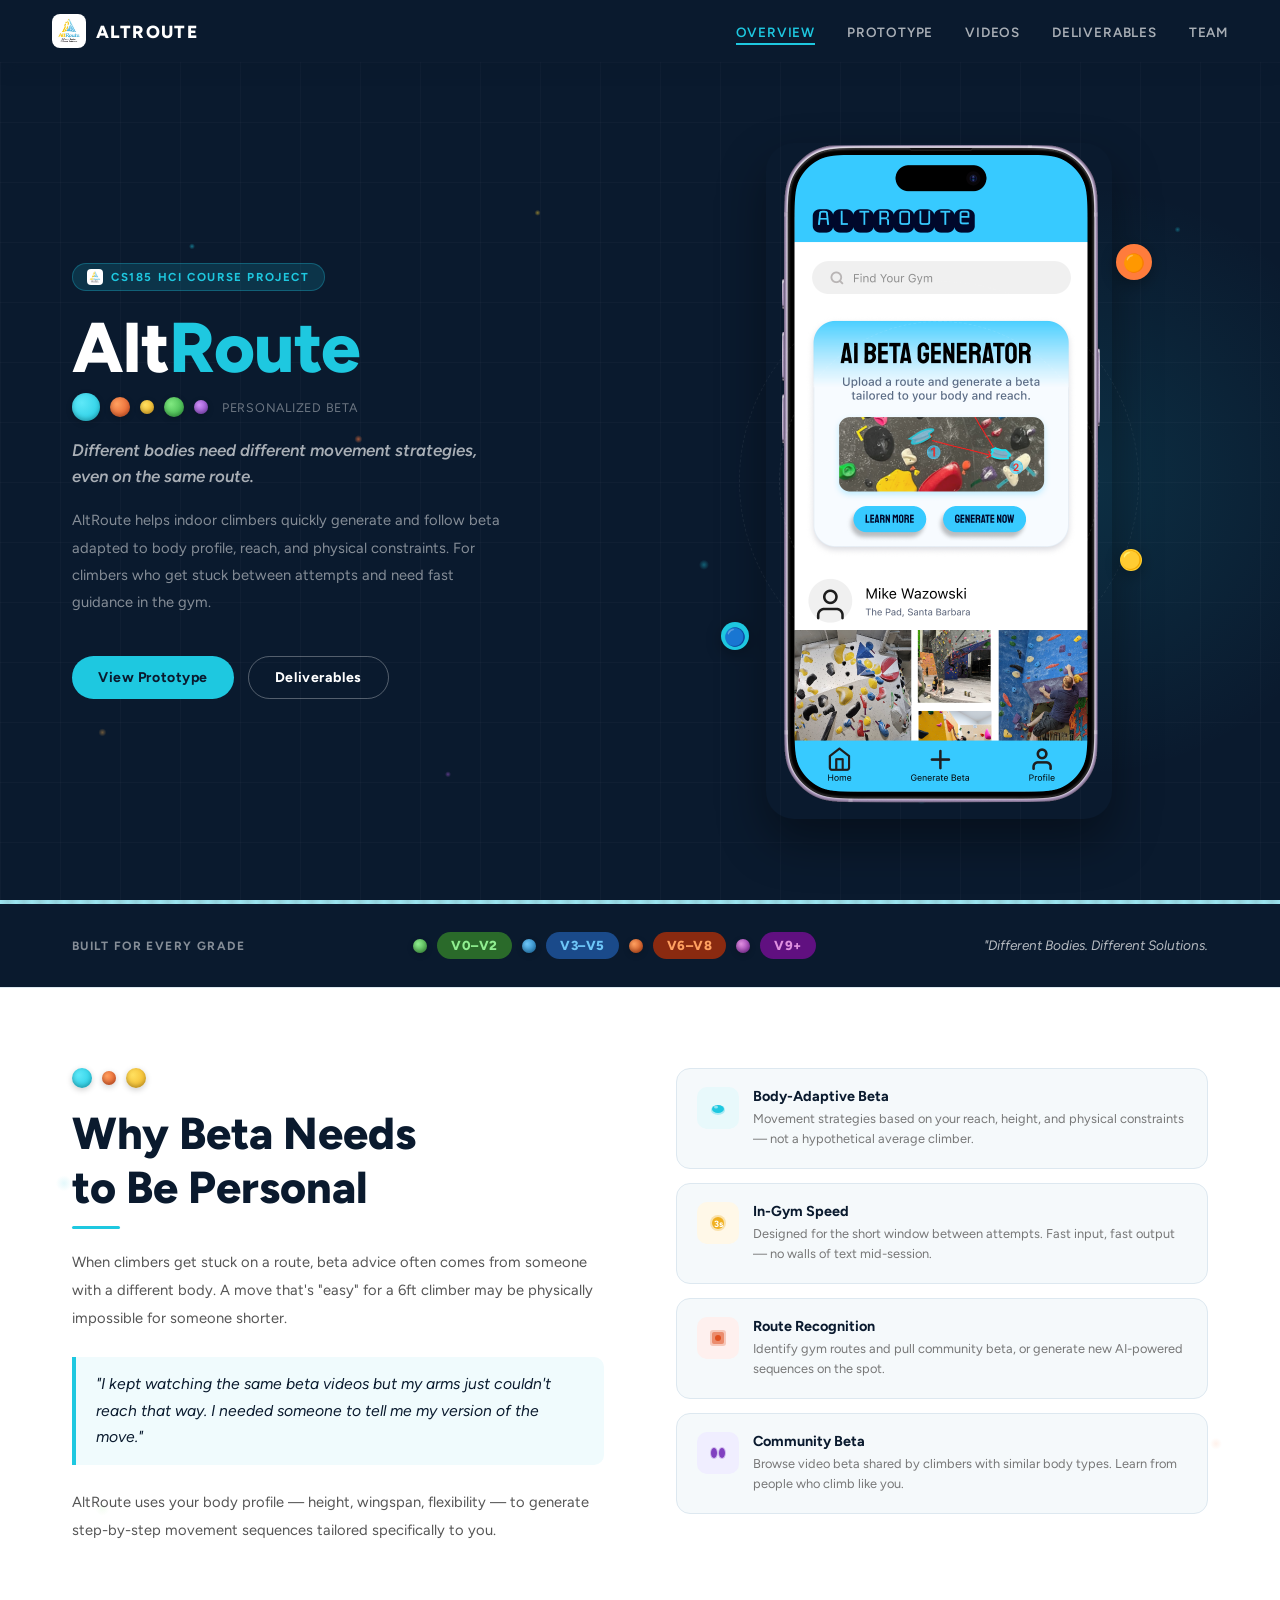
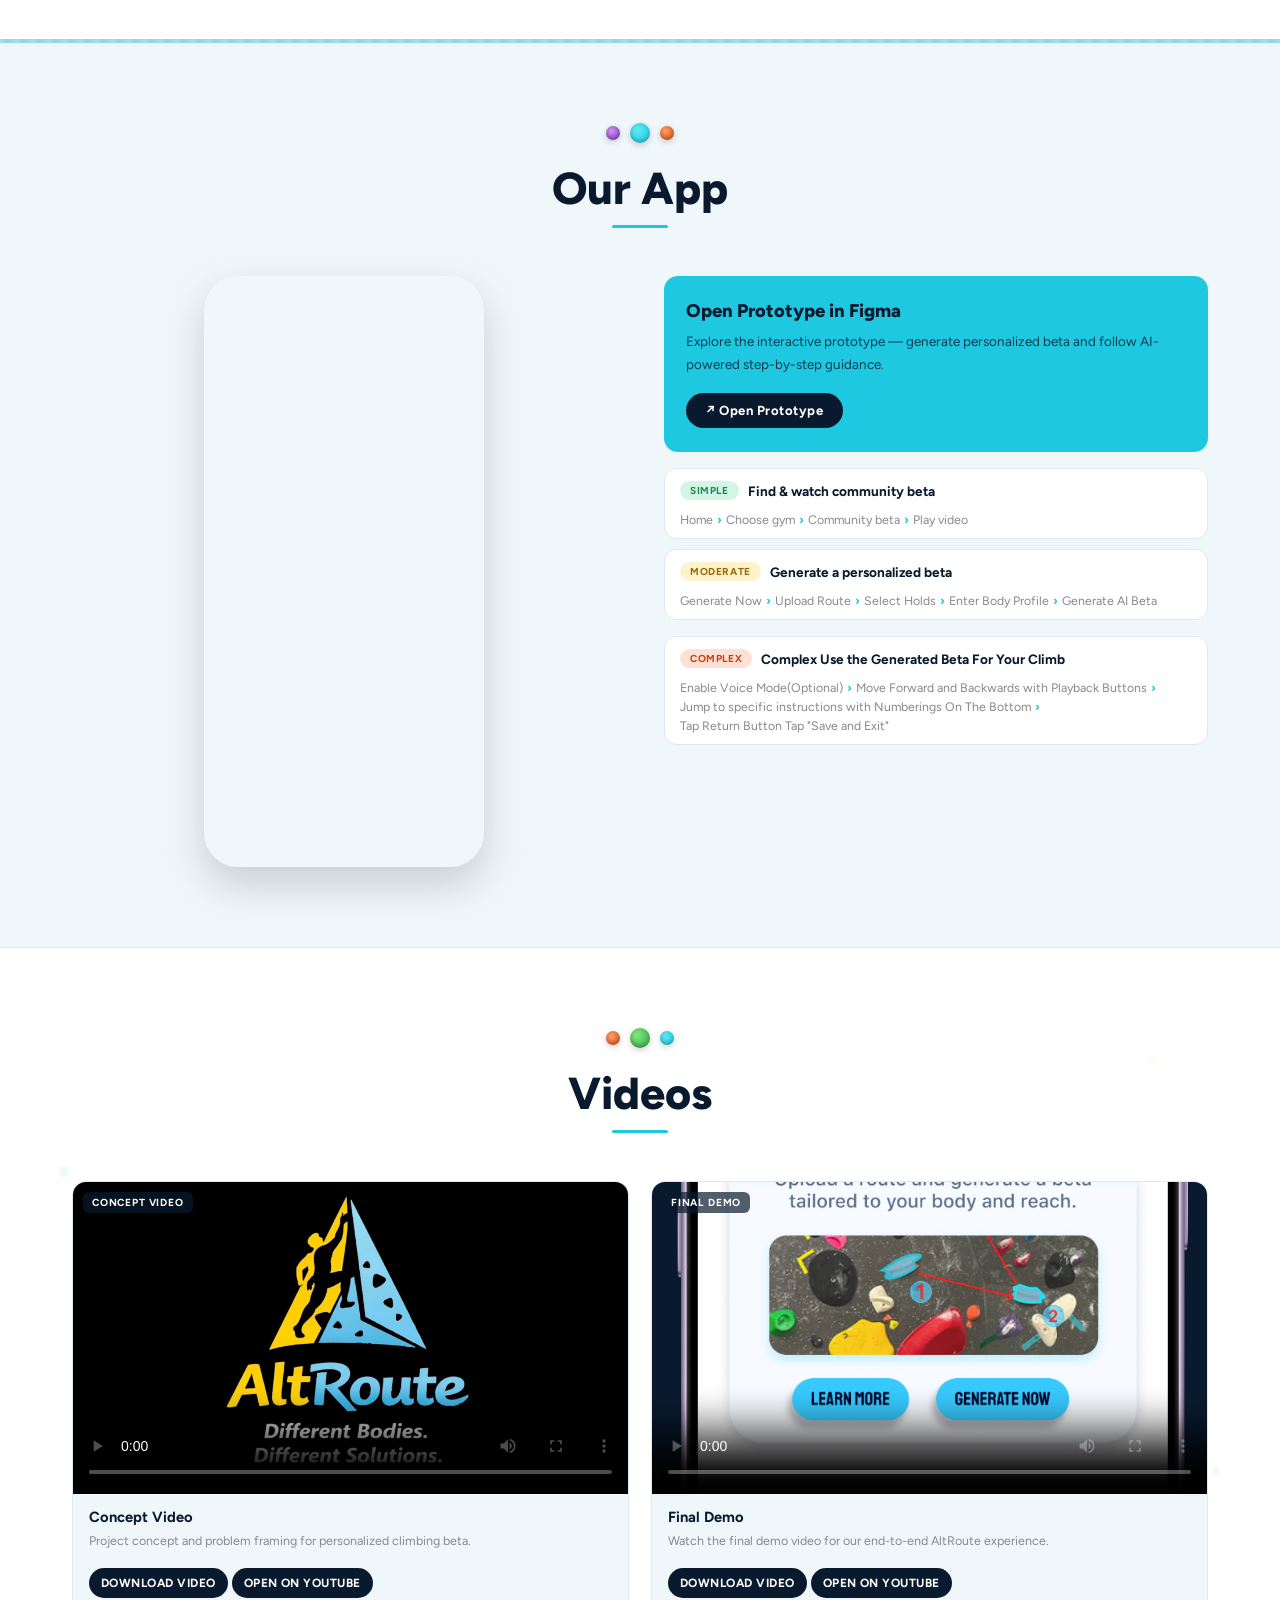
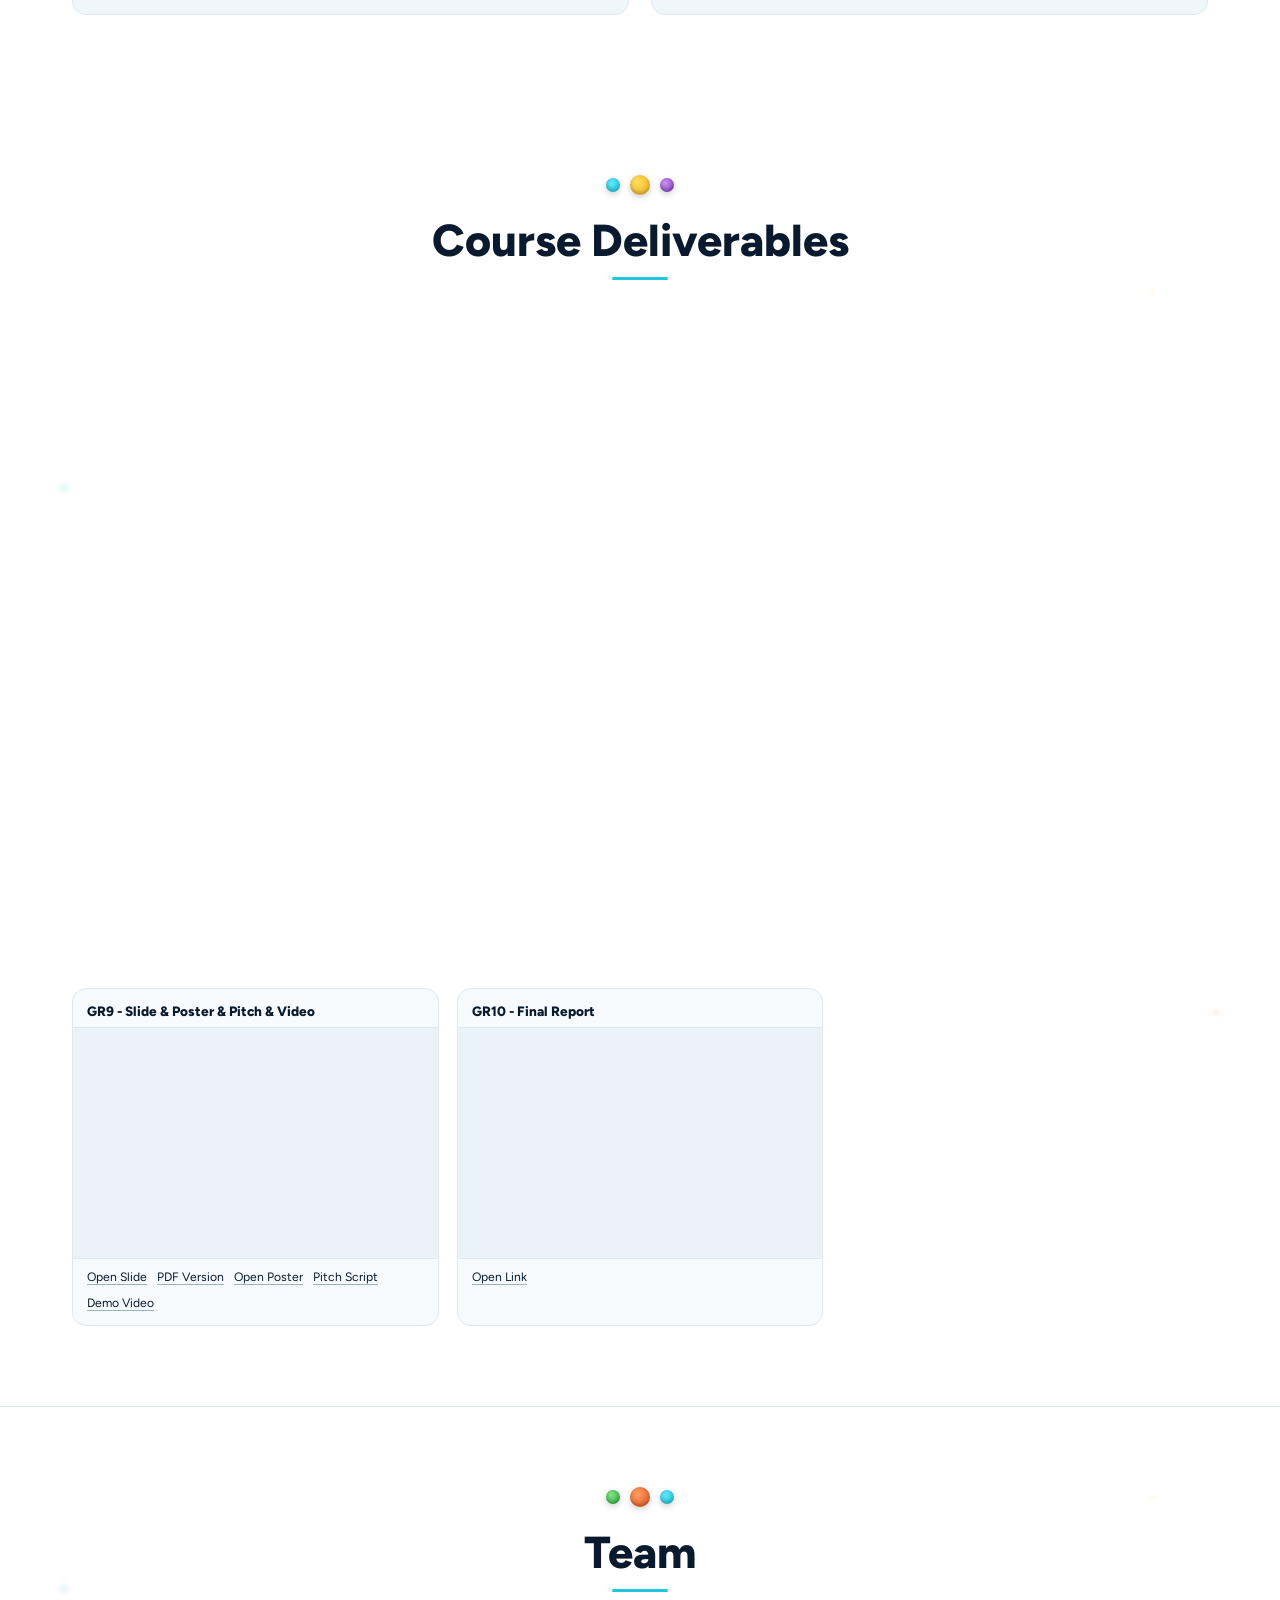
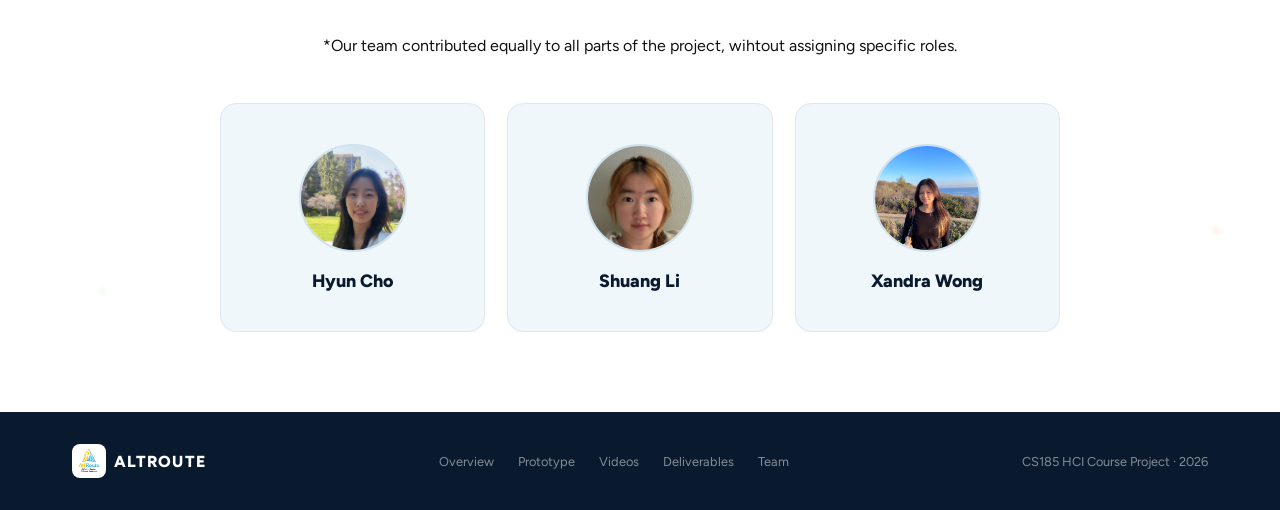
==== commit e1fa2f08: "release: v2.0" ====
--- a/index.html
+++ b/index.html
@@ -689,6 +689,7 @@
       <div class="d-links">
         <a href="https://www.canva.com/design/DAHDUPCFb1A/RvDFJ61i6n3fVSazHSEW7w/view?utm_content=DAHDUPCFb1A&utm_campaign=designshare&utm_medium=link2&utm_source=uniquelinks&utlId=h8bb4b09dcf" target="_blank" rel="noopener">Open Slide</a>
         <a href="images/GR8.pdf" target="_blank" rel="noopener">PDF Version</a>
+        <a href="images/AltRoute_README_GR8.pdf" target="_blank" rel="noopener">README</a>
         <a href="https://www.figma.com/proto/mm2RdzlnWcByrynOd0TpXq/AltRoute?node-id=534-2516&t=JUAPKu1hpHYlGVG3-1&scaling=scale-down&content-scaling=fixed&page-id=344%3A293&starting-point-node-id=534%3A2516&show-proto-sidebar=1" target="_blank" rel="noopener">Figma</a>
       </div>
     </article>
@@ -699,6 +700,7 @@
       </div>
       <div class="d-links">
         <a href="https://www.canva.com/design/DAHDqYz70DM/n_ArFcN7XSENsX-XjV0rlw/view?utm_content=DAHDqYz70DM&utm_campaign=designshare&utm_medium=link2&utm_source=uniquelinks&utlId=h05721d6c76" target="_blank" rel="noopener">Open Slide</a>
+        <a href="images/AltRoute_Slide_GR9.pdf" target="_blank" rel="noopener">PDF Version</a>
         <a href="images/poster.jpg" target="_blank" rel="noopener">Open Poster</a>
         <a href="images/GR9_Scripts.pdf" target="_blank" rel="noopener">Pitch Script</a>
         <a href="https://youtu.be/8ZfZVzqD3sw" target="_blank" rel="noopener">Demo Video</a>
